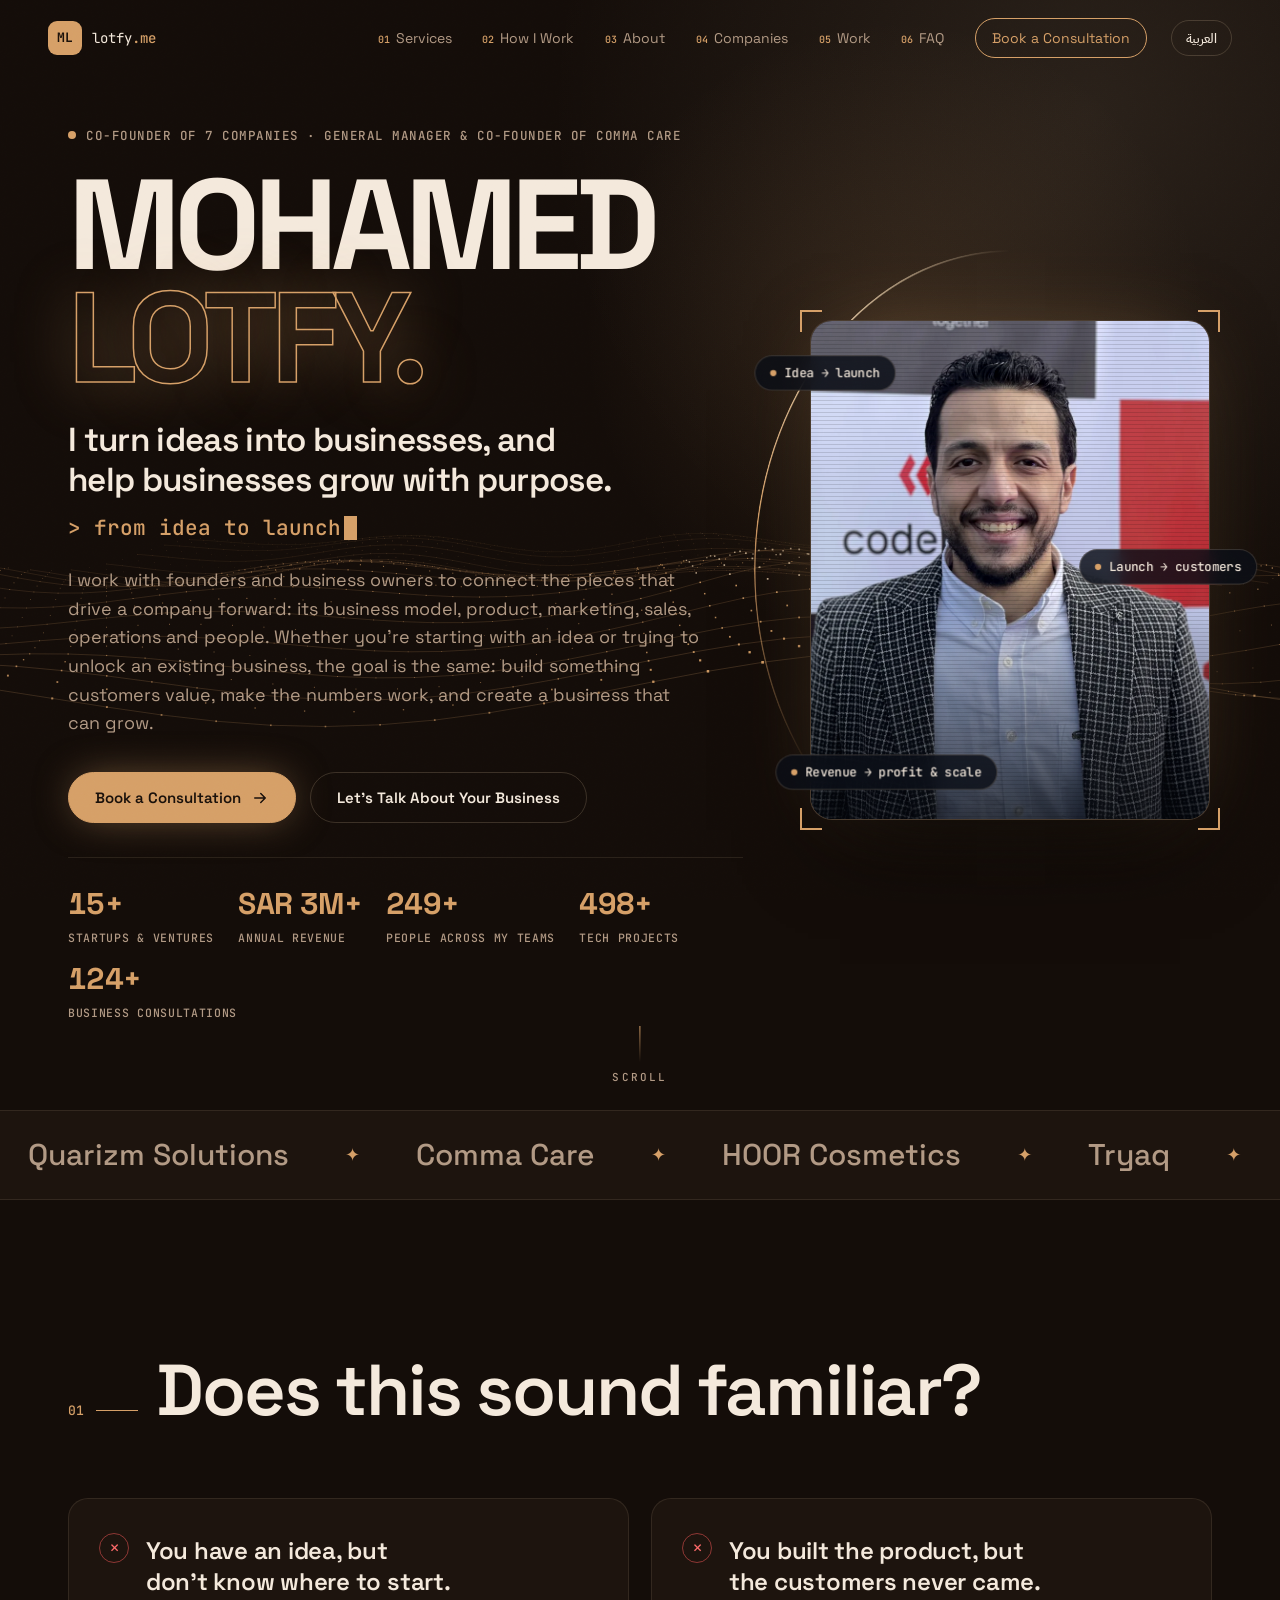
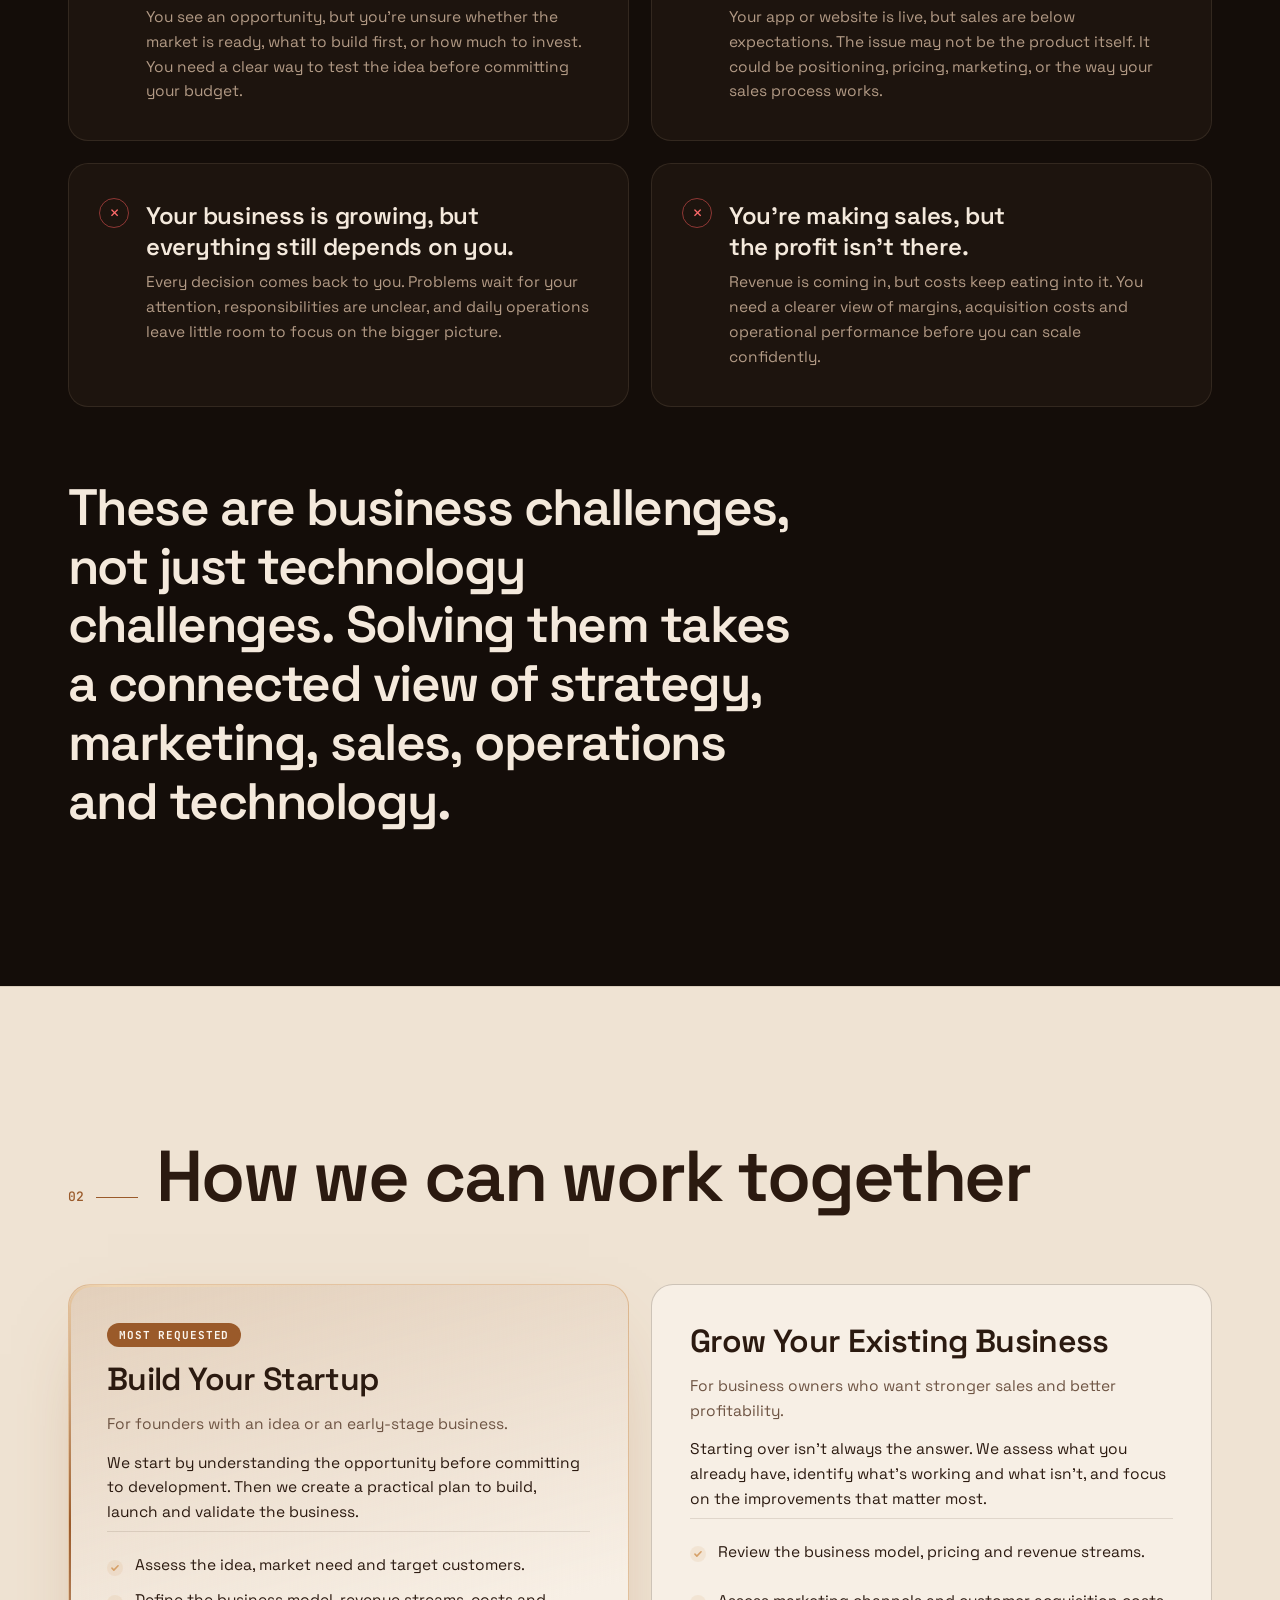
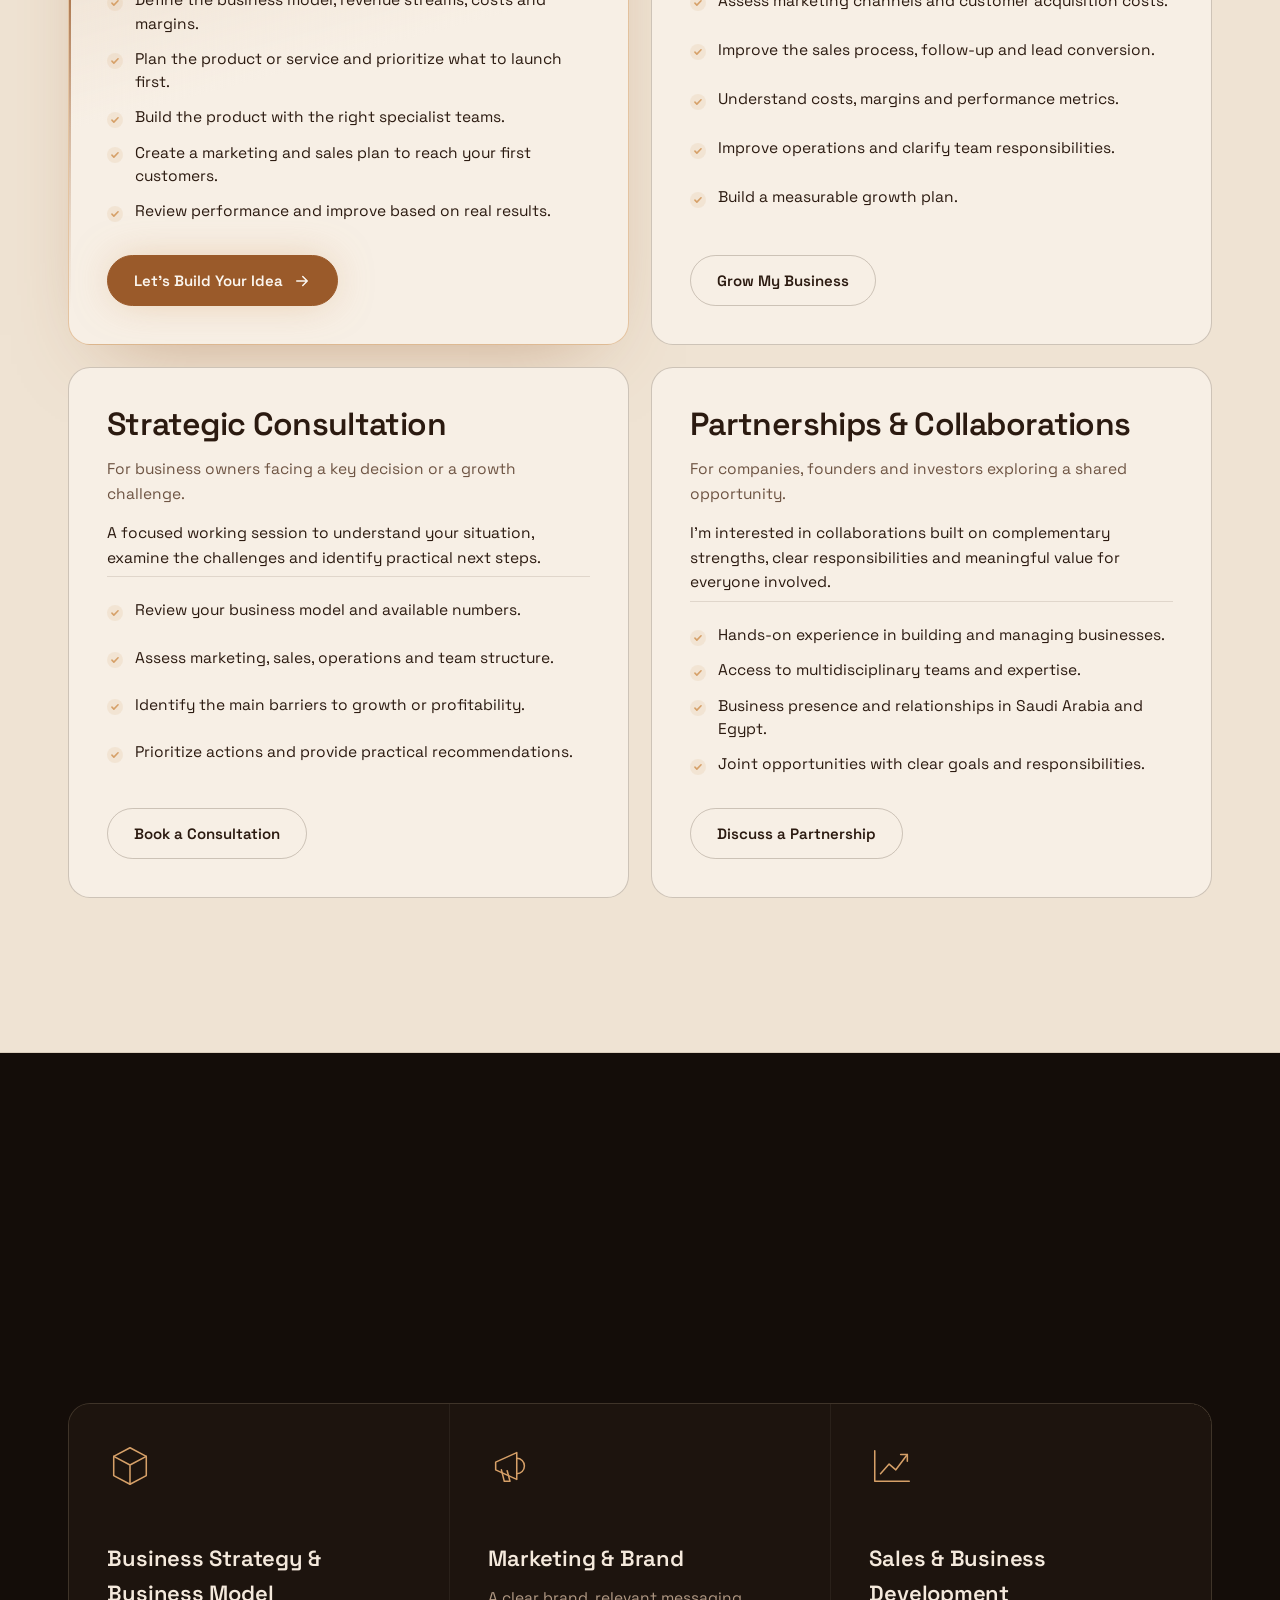
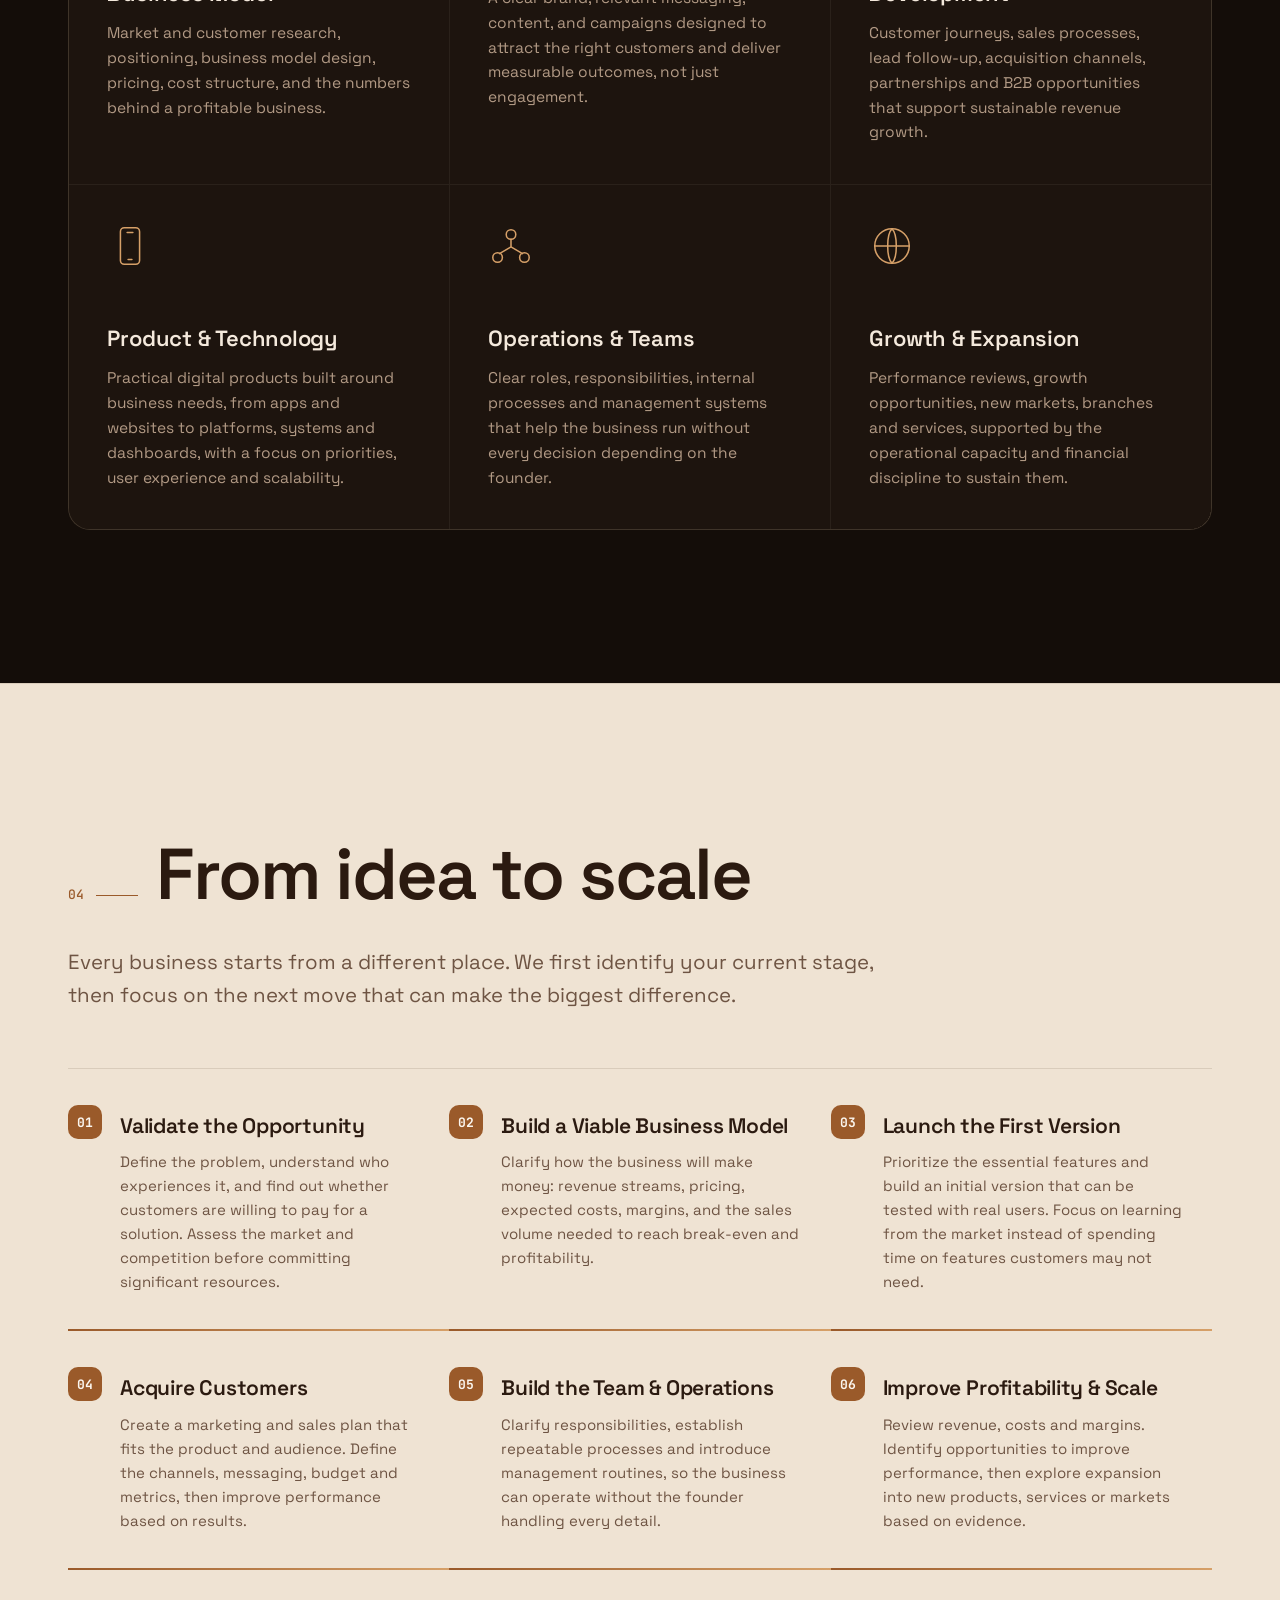
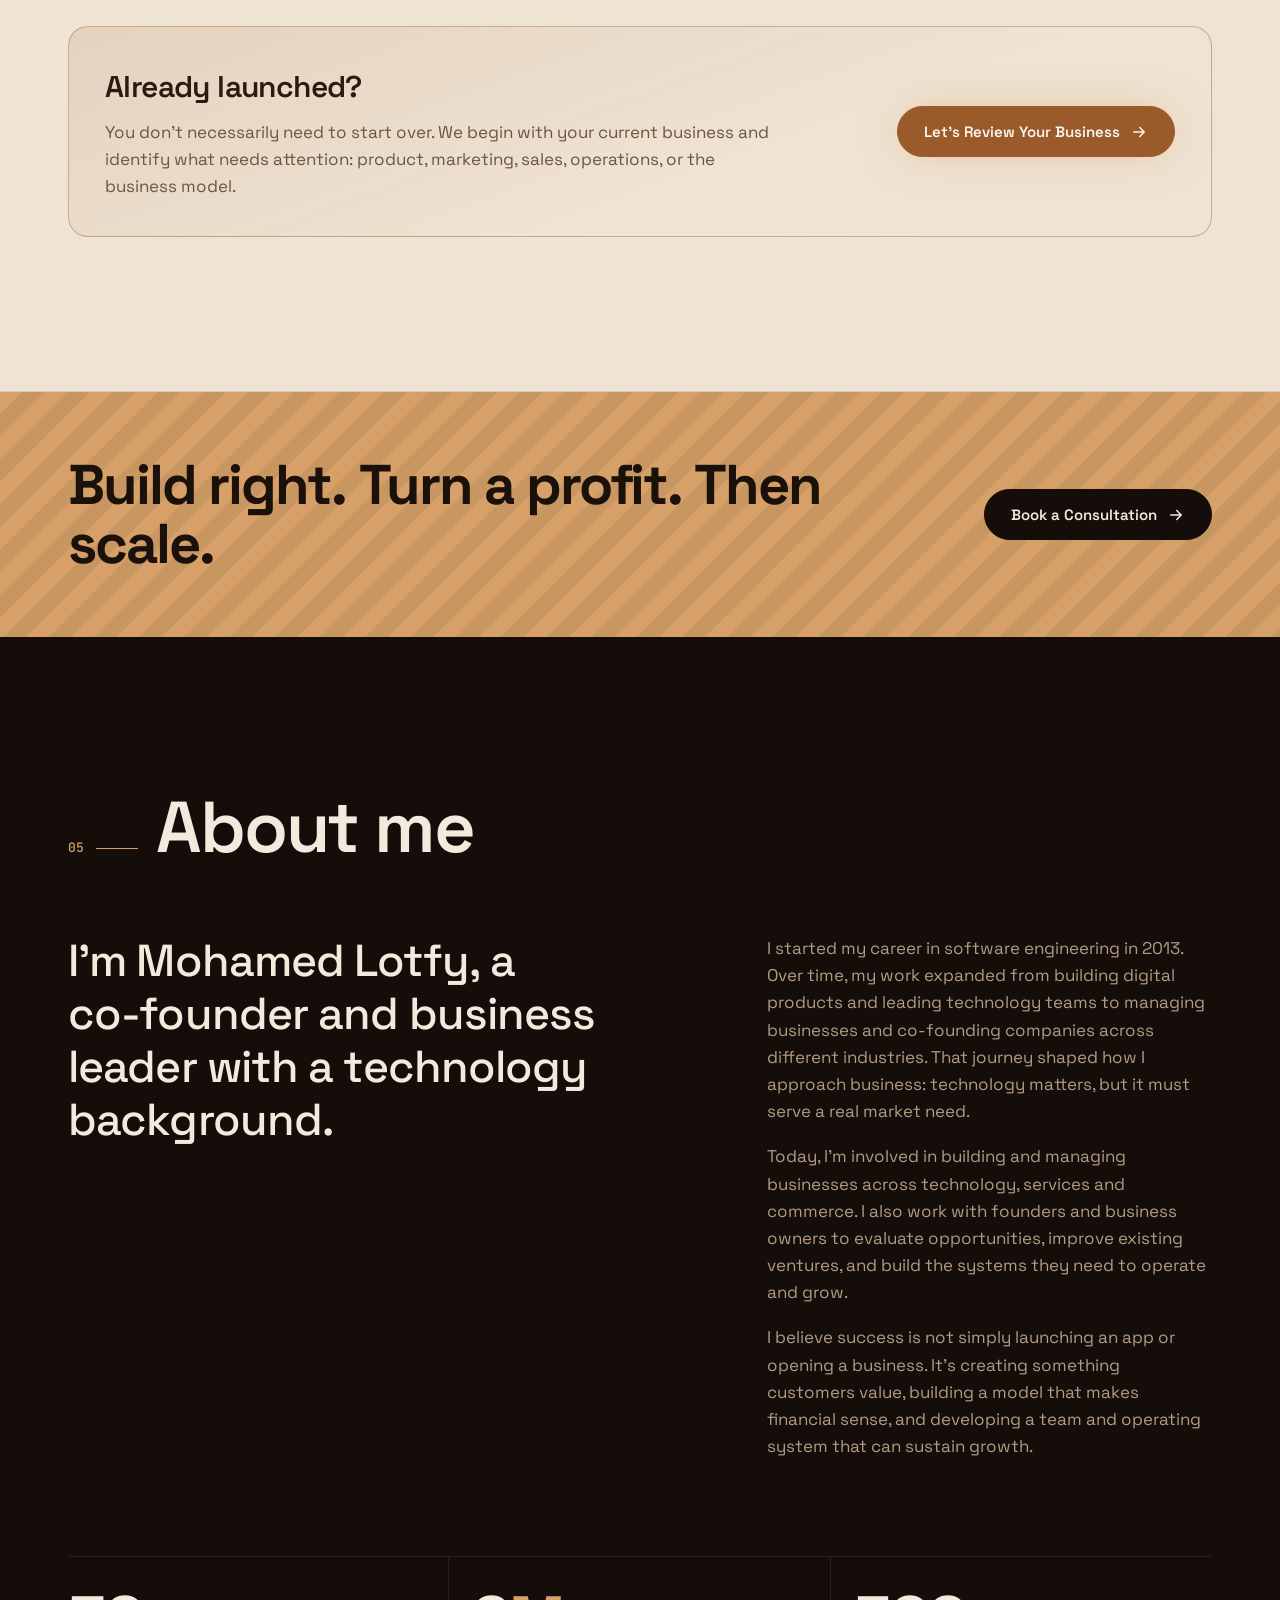
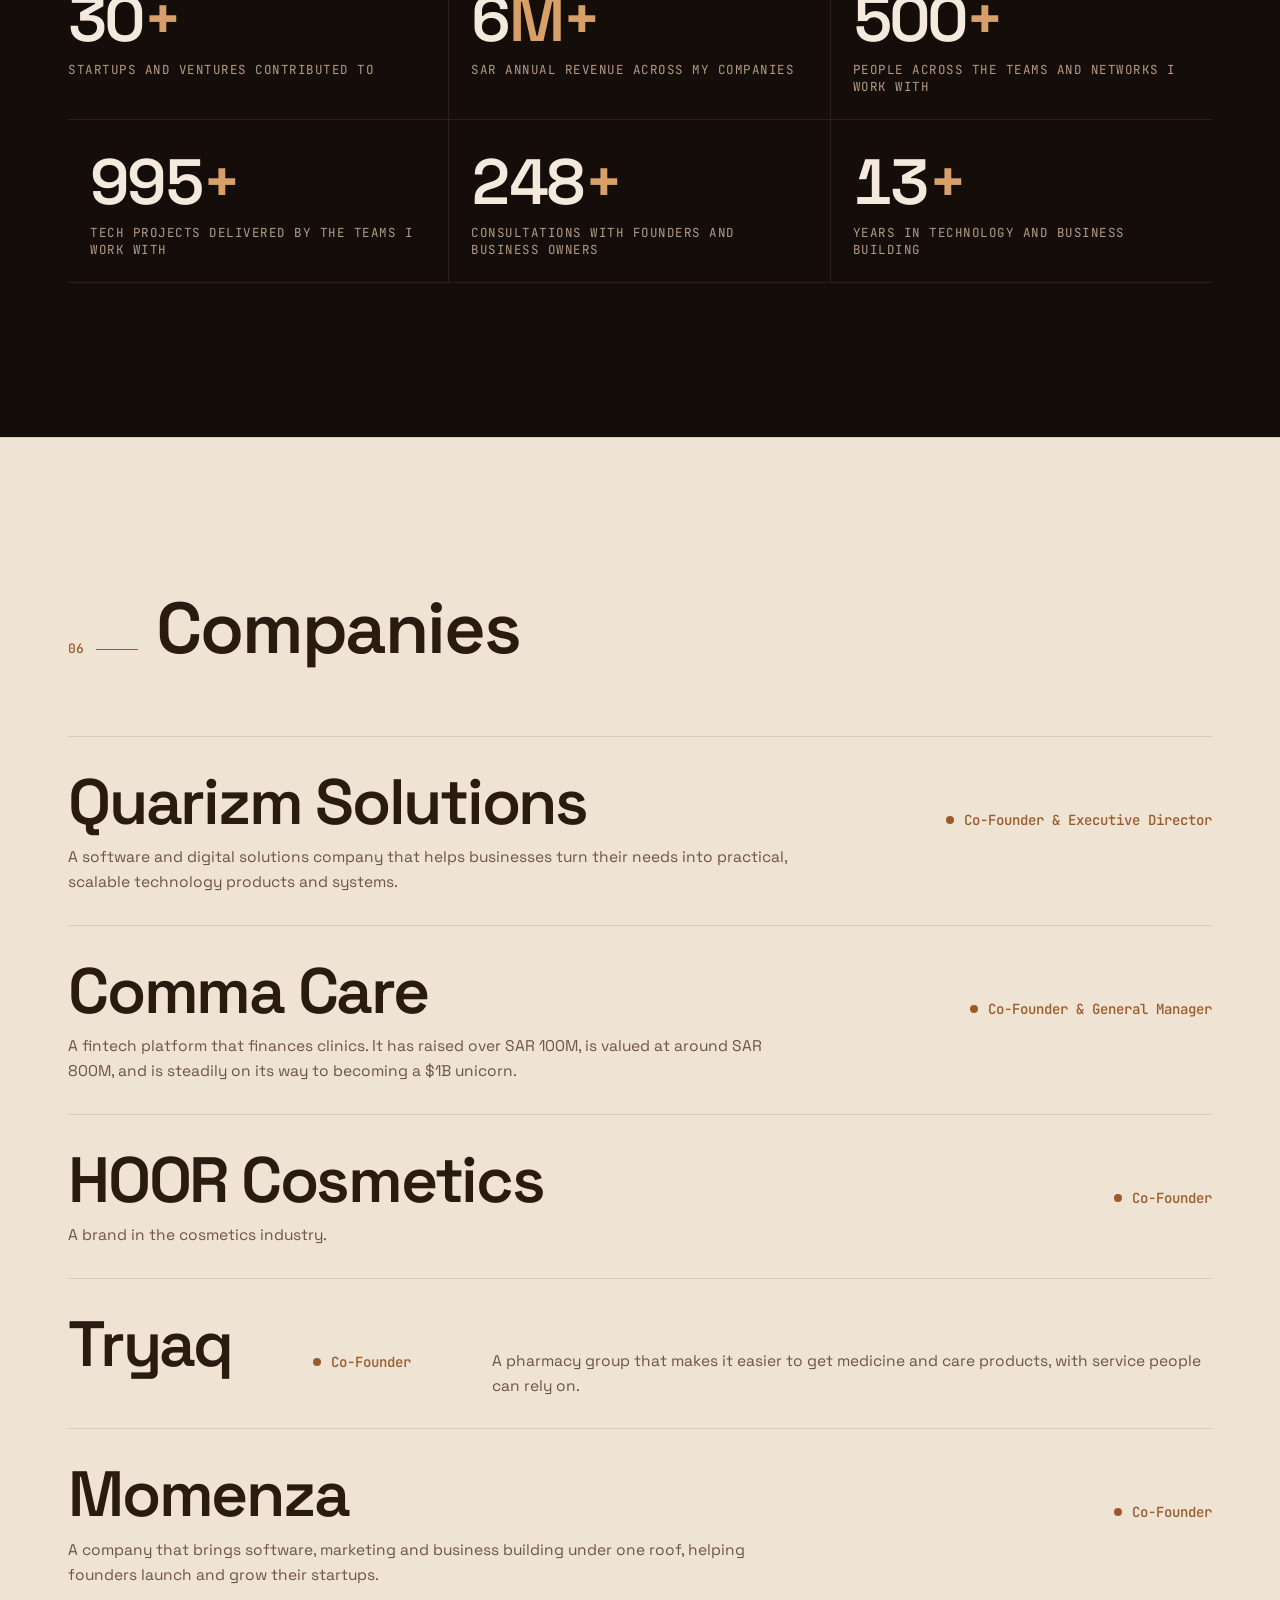
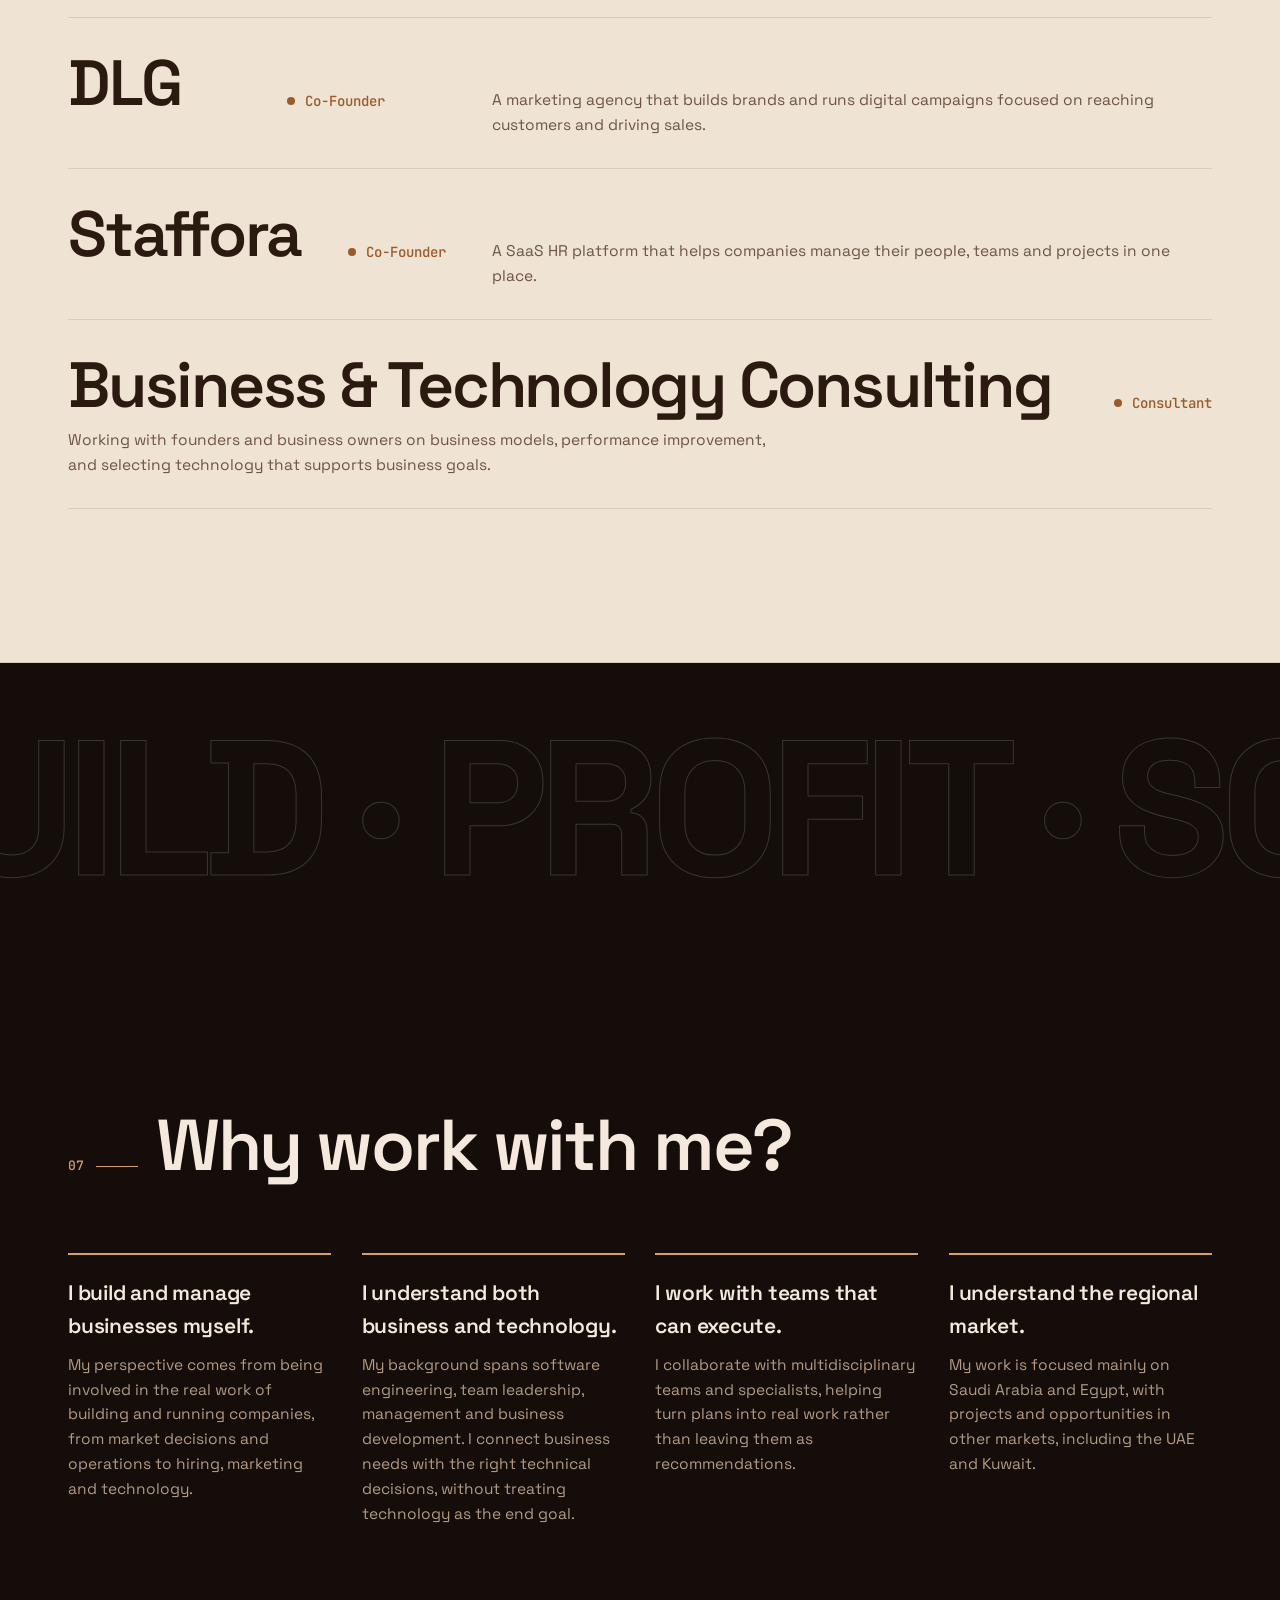
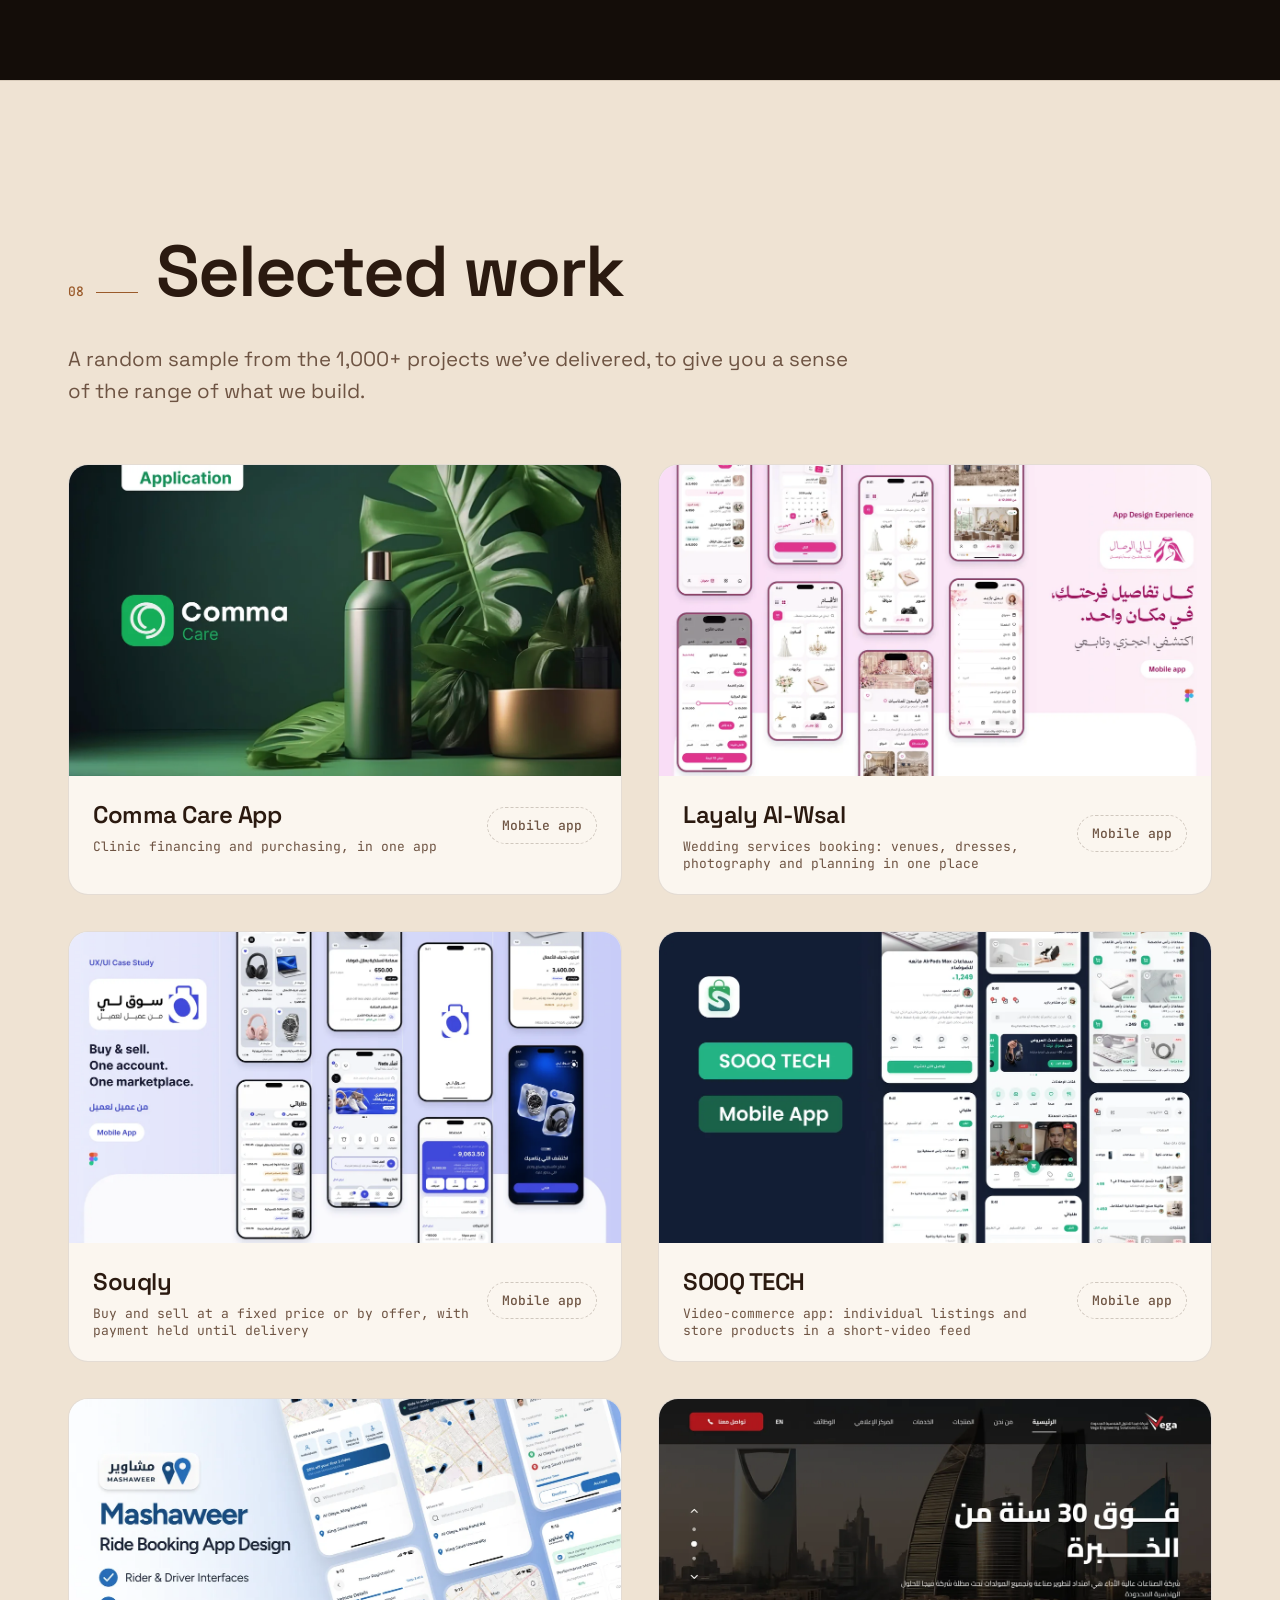
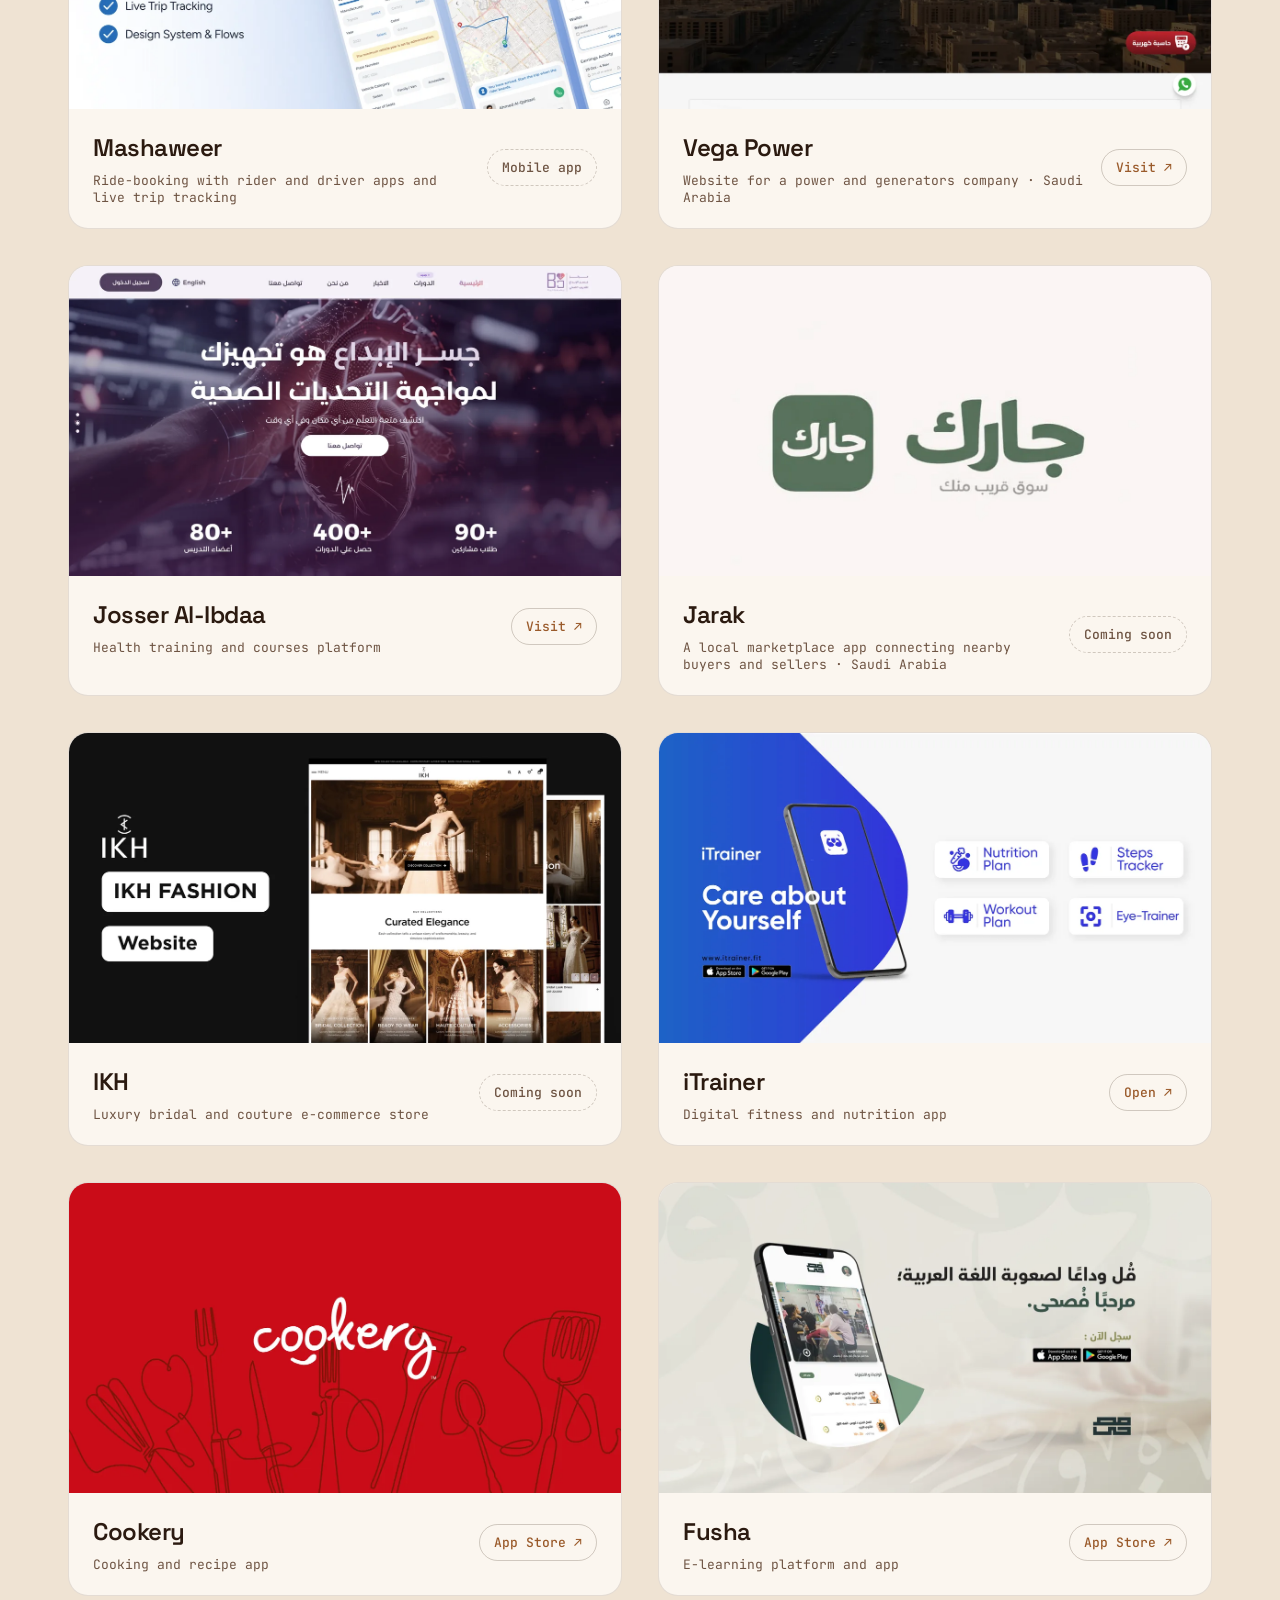
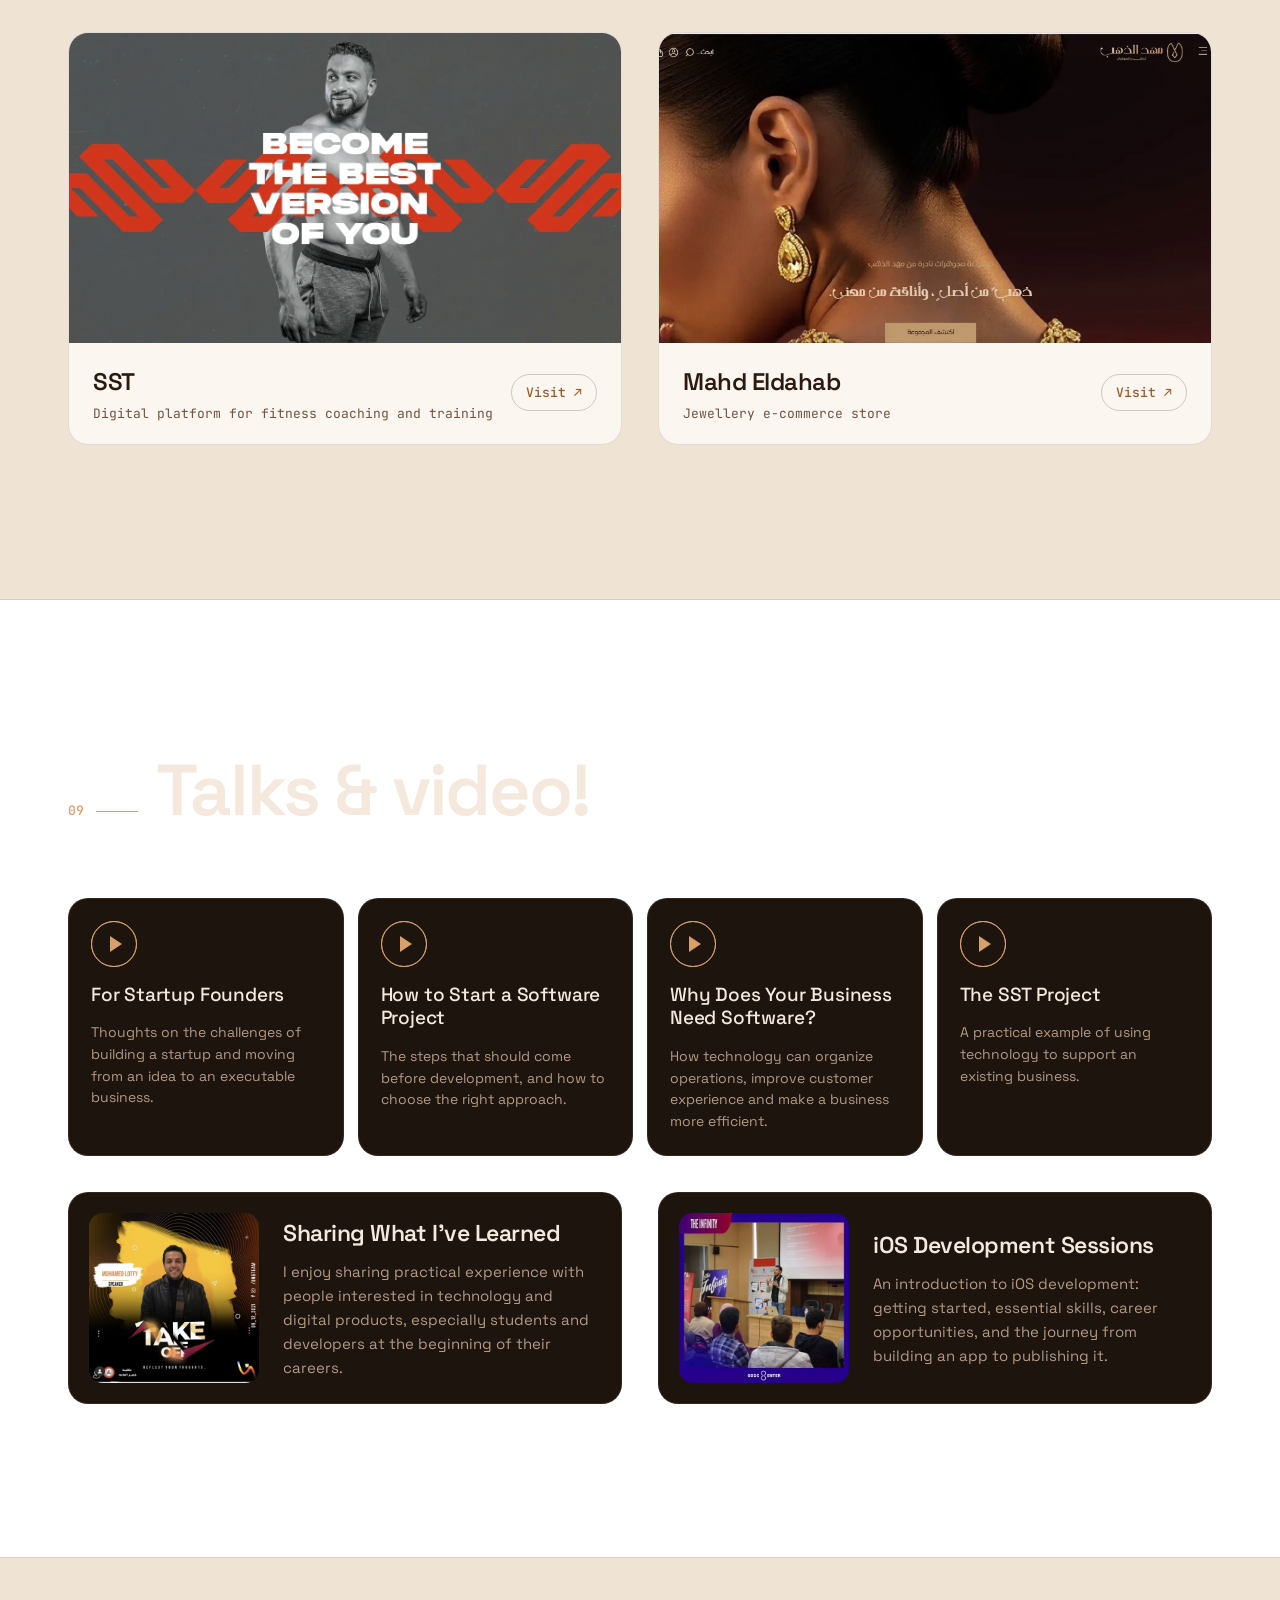
==== brown.html @ 0112ae5a "Add a brown edition of the site (brown.html) Same page and animations with an espresso, latte and ca" ====
<!DOCTYPE html>
<html lang="en">
<head>
<meta charset="UTF-8">
<meta name="viewport" content="width=device-width, initial-scale=1">
<title>Mohamed Lotfy — Build. Profit. Scale.</title>
<meta name="description" content="Mohamed Lotfy turns ideas into businesses and helps businesses grow. Co-founder of 7 companies. Build your startup, grow your existing business, or book a strategic consultation.">
<meta name="theme-color" content="#140d09">
<meta property="og:title" content="Mohamed Lotfy — Build. Profit. Scale.">
<meta property="og:description" content="I turn ideas into businesses and help businesses grow with purpose. Book a consultation.">
<meta property="og:image" content="https://lotfy.me/assets/portrait.webp">
<meta property="og:url" content="https://lotfy.me/">
<meta property="og:type" content="website">
<meta name="twitter:card" content="summary_large_image">
<link rel="icon" href="assets/favicon-brown.svg" type="image/svg+xml">
<link rel="preconnect" href="https://fonts.googleapis.com">
<link rel="preconnect" href="https://fonts.gstatic.com" crossorigin>
<link href="https://fonts.googleapis.com/css2?family=IBM+Plex+Sans+Arabic:wght@400;500;600;700&family=JetBrains+Mono:wght@400;500;700&family=Space+Grotesk:wght@400;500;600;700&display=swap" rel="stylesheet">
<link rel="stylesheet" href="css/brown.css">
</head>
<body class="is-booting">

<!-- Boot sequence -->
<div class="boot" id="boot" aria-hidden="true">
  <div class="boot__inner">
    <pre class="boot__log" id="bootLog"></pre>
    <div class="boot__bar"><i id="bootBar"></i></div>
    <div class="boot__pct"><span id="bootPct">0</span>%</div>
  </div>
</div>

<div class="cursor" id="cursor" aria-hidden="true"></div>
<div class="cursor-dot" id="cursorDot" aria-hidden="true"></div>
<div class="progress" aria-hidden="true"><i id="progress"></i></div>
<div class="noise" aria-hidden="true"></div>

<header class="nav" id="nav">
  <a class="nav__logo" href="#top" aria-label="Mohamed Lotfy — home">
    <span class="nav__mark">ML</span><span class="nav__name">lotfy<b>.me</b></span>
  </a>
  <nav class="nav__links" id="navLinks" aria-label="Primary">
    <a href="#offers" data-ar="<i>01</i>الخدمات"><i>01</i>Services</a>
    <a href="#process" data-ar="<i>02</i>طريقة العمل"><i>02</i>How I Work</a>
    <a href="#about" data-ar="<i>03</i>من أنا"><i>03</i>About</a>
    <a href="#companies" data-ar="<i>04</i>الشركات"><i>04</i>Companies</a>
    <a href="#work" data-ar="<i>05</i>نماذج من أعمالنا"><i>05</i>Work</a>
    <a href="#faq" data-ar="<i>06</i>الأسئلة الشائعة"><i>06</i>FAQ</a>
    <a class="nav__cta" href="#contact" data-topic="Consultation" data-ar="احجز استشارة">Book a Consultation</a>
  </nav>
  <button class="lang" id="langToggle" type="button" aria-label="Switch language">العربية</button>
  <button class="nav__toggle" id="navToggle" aria-label="Open menu" aria-expanded="false"><span></span><span></span></button>
</header>

<main id="top">

<!-- HERO -->
<section class="hero" id="hero">
  <canvas class="hero__canvas" id="field" aria-hidden="true"></canvas>
  <div class="hero__glow" aria-hidden="true"></div>

  <div class="wrap hero__grid">
    <div class="hero__copy">
      <p class="tag hero__tag" data-ar="<span class='pulse'></span>شريك في تأسيس 7 شركات · المدير العام والشريك المؤسس في Comma Care"><span class="pulse"></span>Co-founder of 7 companies · General Manager &amp; Co-founder of Comma Care</p>
      <h1 class="hero__title">
        <span class="line"><span class="scramble" data-text="MOHAMED" data-ar="محمد">MOHAMED</span></span>
        <span class="line line--accent"><span class="scramble" data-text="LOTFY." data-delay="250" data-ar="لطفي.">LOTFY.</span></span>
      </h1>
      <p class="hero__pitch" data-ar="أحوّل الأفكار إلى شركات، وأساعد الشركات على تحقيق نمو حقيقي.">I turn ideas into businesses, and help businesses grow with purpose.</p>
      <p class="hero__type"><span class="prompt">&gt;</span> <span id="typed"></span><span class="caret"></span></p>
      <p class="hero__lead" data-ar="سواء كنت تبدأ بفكرة، أو لديك مشروع قائم لا يحقق النتائج التي تطمح إليها، أساعدك على رؤية الصورة كاملة: نموذج العمل، والأرقام، والتسويق، والمبيعات، والتكنولوجيا، وفريق التنفيذ. الهدف ليس إطلاق مشروع جديد فقط، بل بناء شركة تعرف كيف تعمل وتنمو وتحقق أرباحًا.">I work with founders and business owners to connect the pieces that drive a company forward: its business model, product, marketing, sales, operations and people. Whether you’re starting with an idea or trying to unlock an existing business, the goal is the same: build something customers value, make the numbers work, and create a business that can grow.</p>
      <div class="hero__actions">
        <a class="btn btn--solid magnetic" href="#contact" data-topic="Consultation"><span data-ar="احجز استشارة">Book a Consultation</span><svg viewBox="0 0 24 24" aria-hidden="true"><path d="M5 12h14M13 6l6 6-6 6"/></svg></a>
        <a class="btn btn--ghost magnetic" href="#contact" data-topic="Existing business"><span data-ar="ناقش معي مشروعك">Let’s Talk About Your Business</span></a>
      </div>
      <ul class="trust">
        <li><b><span class="count" data-to="30">30</span>+</b><span data-ar="شركة ومشروع ساهمت في بنائها">startups &amp; ventures</span></li>
        <li><b data-ar="+<span class='count' data-to='6'>6</span> مليون">SAR <span class="count" data-to="6">6</span>M+</b><span data-ar="ريال إيرادات سنوية">annual revenue</span></li>
        <li><b><span class="count" data-to="500">500</span>+</b><span data-ar="شخص ضمن فرق العمل">people across my teams</span></li>
        <li><b><span class="count" data-to="1000" data-sep="1">1,000</span>+</b><span data-ar="مشروع تقني">tech projects</span></li>
        <li><b><span class="count" data-to="250">250</span>+</b><span data-ar="استشارة لأصحاب الأعمال">business consultations</span></li>
      </ul>
    </div>

    <div class="hero__visual">
      <div class="portrait tilt" id="portrait">
        <div class="portrait__ring" aria-hidden="true"></div>
        <div class="portrait__frame">
          <img src="assets/portrait.webp" alt="Portrait of Mohamed Lotfy" width="1000" height="1044">
          <div class="portrait__scan" aria-hidden="true"></div>
        </div>
        <span class="hud hud--tl" aria-hidden="true"></span><span class="hud hud--tr" aria-hidden="true"></span>
        <span class="hud hud--bl" aria-hidden="true"></span><span class="hud hud--br" aria-hidden="true"></span>
        <div class="chip chip--a" data-ar="من الفكرة إلى الإطلاق">Idea → launch</div>
        <div class="chip chip--b" data-ar="من الإطلاق إلى العملاء">Launch → customers</div>
        <div class="chip chip--c" data-ar="من الإيرادات إلى الربحية والتوسع">Revenue → profit &amp; scale</div>
      </div>
    </div>
  </div>

  <a class="hero__scroll" href="#problem" aria-label="Scroll down" data-ar="<span></span>اكتشف المزيد"><span></span>scroll</a>
</section>

<!-- VENTURES MARQUEE -->
<div class="marquee" aria-label="Companies I co-founded">
  <div class="marquee__track" aria-hidden="true">
    <span>Quarizm Solutions</span><span>Comma Care</span><span>HOOR Cosmetics</span><span>Tryaq</span><span>Momenza</span><span>DLG</span><span>Staffora</span>
    <span>Quarizm Solutions</span><span>Comma Care</span><span>HOOR Cosmetics</span><span>Tryaq</span><span>Momenza</span><span>DLG</span><span>Staffora</span>
  </div>
</div>

<!-- PROBLEM -->
<section class="section" id="problem">
  <div class="wrap">
    <header class="head reveal">
      <span class="head__no">01</span>
      <h2 class="head__title scramble-in" data-text="Does this sound familiar?" data-ar="هل تواجه أحد هذه التحديات؟">Does this sound familiar?</h2>
    </header>
    <div class="pains">
      <article class="pain reveal">
        <span class="pain__x" aria-hidden="true">×</span>
        <h3 data-ar="لديك فكرة، لكنك لا تعرف كيف تبدأ.">You have an idea, but don’t know where to start.</h3>
        <p data-ar="تبدو الفكرة واعدة، لكنك لا تعرف حجم الطلب الحقيقي عليها، أو من أين تبدأ، أو كيف تختار الأشخاص المناسبين لتنفيذها. والأهم أنك لا تريد أن تخاطر بميزانيتك قبل أن تتأكد أن هناك فرصة تستحق الاستثمار.">You see an opportunity, but you’re unsure whether the market is ready, what to build first, or how much to invest. You need a clear way to test the idea before committing your budget.</p>
      </article>
      <article class="pain reveal">
        <span class="pain__x" aria-hidden="true">×</span>
        <h3 data-ar="أنفقت على تطوير مشروعك، لكن العملاء لم يأتوا.">You built the product, but the customers never came.</h3>
        <p data-ar="لديك تطبيق أو موقع جاهز، وربما أنفقت وقتًا ومالًا كبيرين على تنفيذه، لكن المبيعات أقل من المتوقع. المشكلة قد لا تكون في المنتج نفسه، بل في طريقة تقديمه للسوق، أو التسعير، أو التسويق، أو منظومة المبيعات.">Your app or website is live, but sales are below expectations. The issue may not be the product itself. It could be positioning, pricing, marketing, or the way your sales process works.</p>
      </article>
      <article class="pain reveal">
        <span class="pain__x" aria-hidden="true">×</span>
        <h3 data-ar="مشروعك يكبر، لكن كل شيء يعتمد عليك.">Your business is growing, but everything still depends on you.</h3>
        <p data-ar="كل قرار يحتاج إلى موافقتك، وكل مشكلة تنتظر تدخلك، ولا توجد أدوار واضحة أو إجراءات ثابتة. بدلًا من التركيز على تطوير الشركة، تجد نفسك منشغلًا بتفاصيل التشغيل اليومية.">Every decision comes back to you. Problems wait for your attention, responsibilities are unclear, and daily operations leave little room to focus on the bigger picture.</p>
      </article>
      <article class="pain reveal">
        <span class="pain__x" aria-hidden="true">×</span>
        <h3 data-ar="تحقق مبيعات، لكن الأرباح لا تعكس حجم المجهود.">You’re making sales, but the profit isn’t there.</h3>
        <p data-ar="هناك دخل، لكن المصروفات تستهلكه، ولا تملك رؤية دقيقة لهوامش الربح أو تكلفة اكتساب العميل أو كفاءة التشغيل. تحتاج إلى فهم الأرقام قبل التفكير في التوسع.">Revenue is coming in, but costs keep eating into it. You need a clearer view of margins, acquisition costs and operational performance before you can scale confidently.</p>
      </article>
    </div>
    <p class="pains__answer split" data-ar="هذه التحديات لا تُحل بالتكنولوجيا وحدها. تحتاج إلى رؤية متكاملة تجمع بين نموذج العمل والتسويق والمبيعات والتشغيل والتكنولوجيا، وهذا هو نطاق العمل الذي أركز عليه.">These are business challenges, not just technology challenges. Solving them takes a connected view of strategy, marketing, sales, operations and technology.</p>
  </div>
</section>

<!-- OFFERS -->
<section class="section section--alt" id="offers">
  <div class="wrap">
    <header class="head reveal">
      <span class="head__no">02</span>
      <h2 class="head__title scramble-in" data-text="How we can work together" data-ar="كيف يمكننا العمل معًا؟">How we can work together</h2>
    </header>
    <div class="offers">
      <article class="offer offer--main spot reveal">
        <p class="offer__tag" data-ar="الأكثر طلبًا">Most requested</p>
        <h3 data-ar="تأسيس مشروعك من البداية">Build Your Startup</h3>
        <p class="offer__for" data-ar="لأصحاب الأفكار ورواد الأعمال في المراحل الأولى.">For founders with an idea or an early-stage business.</p>
        <p class="offer__intro" data-ar="نبدأ بفهم الفكرة والسوق قبل الدخول في تكاليف التنفيذ، ثم نضع خطة عملية لبناء المشروع واختبار فرصته.">We start by understanding the opportunity before committing to development. Then we create a practical plan to build, launch and validate the business.</p>
        <ul class="offer__list">
          <li data-ar="دراسة الفكرة واحتياج السوق والعملاء المستهدفين.">Assess the idea, market need and target customers.</li>
          <li data-ar="تحديد نموذج العمل ومصادر الإيرادات والتكاليف وهوامش الربح.">Define the business model, revenue streams, costs and margins.</li>
          <li data-ar="تخطيط المنتج أو الخدمة وتحديد ما يجب إطلاقه أولًا.">Plan the product or service and prioritize what to launch first.</li>
          <li data-ar="تنفيذ المنتج بالتعاون مع فرق متخصصة.">Build the product with the right specialist teams.</li>
          <li data-ar="وضع خطة التسويق والمبيعات للوصول إلى العملاء الأوائل.">Create a marketing and sales plan to reach your first customers.</li>
          <li data-ar="متابعة الأداء وتطوير المشروع بناءً على النتائج.">Review performance and improve based on real results.</li>
        </ul>
        <a class="btn btn--solid magnetic" href="#contact" data-topic="Idea"><span data-ar="ابدأ مناقشة فكرتك">Let’s Build Your Idea</span><svg viewBox="0 0 24 24" aria-hidden="true"><path d="M5 12h14M13 6l6 6-6 6"/></svg></a>
      </article>
      <article class="offer spot reveal">
        <h3 data-ar="تطوير مشروعك القائم">Grow Your Existing Business</h3>
        <p class="offer__for" data-ar="لأصحاب الشركات والمشروعات التي تحتاج إلى مبيعات أفضل وربحية أعلى.">For business owners who want stronger sales and better profitability.</p>
        <p class="offer__intro" data-ar="لا نفترض أن الحل هو البدء من جديد. نراجع ما لديك، ونحدد نقاط القوة والخلل، ثم نعمل على تحسين الأداء وفق أولويات واضحة.">Starting over isn’t always the answer. We assess what you already have, identify what’s working and what isn’t, and focus on the improvements that matter most.</p>
        <ul class="offer__list">
          <li data-ar="مراجعة نموذج العمل والتسعير ومصادر الإيرادات.">Review the business model, pricing and revenue streams.</li>
          <li data-ar="تقييم التسويق والقنوات المستخدمة وتكلفة اكتساب العملاء.">Assess marketing channels and customer acquisition costs.</li>
          <li data-ar="تطوير آلية المبيعات والمتابعة وتحويل العملاء المحتملين.">Improve the sales process, follow-up and lead conversion.</li>
          <li data-ar="تحليل التكاليف وهوامش الربح ومؤشرات الأداء.">Understand costs, margins and performance metrics.</li>
          <li data-ar="تحسين العمليات وتوزيع المسؤوليات داخل الفريق.">Improve operations and clarify team responsibilities.</li>
          <li data-ar="وضع خطة نمو قابلة للقياس والتنفيذ.">Build a measurable growth plan.</li>
        </ul>
        <a class="btn btn--ghost magnetic" href="#contact" data-topic="Existing business"><span data-ar="طوّر مشروعك">Grow My Business</span></a>
      </article>
      <article class="offer spot reveal">
        <h3 data-ar="استشارة استراتيجية">Strategic Consultation</h3>
        <p class="offer__for" data-ar="لأصحاب الأعمال الذين يحتاجون إلى قرار واضح أو رؤية مختلفة.">For business owners facing a key decision or a growth challenge.</p>
        <p class="offer__intro" data-ar="جلسة عمل نراجع خلالها وضع المشروع، ونناقش التحديات والفرص، ونخرج بخطوات عملية تساعدك على اتخاذ القرار.">A focused working session to understand your situation, examine the challenges and identify practical next steps.</p>
        <ul class="offer__list">
          <li data-ar="مراجعة سريعة لنموذج العمل والأرقام المتاحة.">Review your business model and available numbers.</li>
          <li data-ar="تقييم التسويق والمبيعات والعمليات والفريق.">Assess marketing, sales, operations and team structure.</li>
          <li data-ar="تحديد العوائق التي تؤثر في النمو أو الربحية.">Identify the main barriers to growth or profitability.</li>
          <li data-ar="ترتيب الأولويات وتقديم توصيات قابلة للتنفيذ.">Prioritize actions and provide practical recommendations.</li>
        </ul>
        <a class="btn btn--ghost magnetic" href="#contact" data-topic="Consultation"><span data-ar="احجز استشارتك">Book a Consultation</span></a>
      </article>
      <article class="offer spot reveal">
        <h3 data-ar="الشراكات وفرص التعاون">Partnerships &amp; Collaborations</h3>
        <p class="offer__for" data-ar="للشركات ورواد الأعمال والمستثمرين الباحثين عن شريك يشاركهم بناء فرصة جديدة.">For companies, founders and investors exploring a shared opportunity.</p>
        <p class="offer__intro" data-ar="أهتم بفرص التعاون التي تقوم على تكامل الخبرات ووضوح الأدوار ووجود قيمة حقيقية للطرفين.">I’m interested in collaborations built on complementary strengths, clear responsibilities and meaningful value for everyone involved.</p>
        <ul class="offer__list">
          <li data-ar="خبرة عملية في تأسيس وإدارة شركات ومشروعات متنوعة.">Hands-on experience in building and managing businesses.</li>
          <li data-ar="فرق تنفيذ وخبرات متعددة التخصصات.">Access to multidisciplinary teams and expertise.</li>
          <li data-ar="حضور وعلاقات عمل في السوقين السعودي والمصري.">Business presence and relationships in Saudi Arabia and Egypt.</li>
          <li data-ar="فرص تعاون ومشروعات مشتركة بأهداف ومسؤوليات واضحة.">Joint opportunities with clear goals and responsibilities.</li>
        </ul>
        <a class="btn btn--ghost magnetic" href="#contact" data-topic="Partnership"><span data-ar="ناقش فرصة شراكة">Discuss a Partnership</span></a>
      </article>
    </div>
  </div>
</section>

<!-- WHAT WE CAN BUILD -->
<section class="section" id="cover">
  <div class="wrap">
    <header class="head reveal">
      <span class="head__no">03</span>
      <h2 class="head__title scramble-in" data-text="What we can build together" data-ar="ما الذي يمكننا العمل عليه؟">What we can build together</h2>
    </header>
    <p class="lede reveal" data-ar="منظومة متكاملة لبناء الشركات وتطويرها.">A connected approach to building and growing businesses.</p>
    <div class="cards">
      <article class="card spot reveal">
        <svg class="card__icon" viewBox="0 0 48 48" aria-hidden="true"><path d="M24 5l17 9v20l-17 9-17-9V14z"/><path d="M7 14l17 9 17-9M24 23v20"/></svg>
        <h3 data-ar="استراتيجية الأعمال ونموذج الربح">Business Strategy &amp; Business Model</h3>
        <p data-ar="دراسة السوق والعملاء والمنافسين، وتحديد موقع الشركة، وبناء نموذج عمل واضح، وتسعير المنتجات والخدمات، وفهم التكاليف وهوامش الربح.">Market and customer research, positioning, business model design, pricing, cost structure, and the numbers behind a profitable business.</p>
      </article>
      <article class="card spot reveal">
        <svg class="card__icon" viewBox="0 0 48 48" aria-hidden="true"><path d="M8 20v8l22 10V10L8 20z"/><path d="M30 16a8 8 0 010 16M14 28l3 12h6l-3-11"/></svg>
        <h3 data-ar="التسويق وبناء العلامة التجارية">Marketing &amp; Brand</h3>
        <p data-ar="تحديد الرسالة والجمهور المناسب، وبناء هوية واضحة، وتطوير المحتوى والحملات التسويقية التي تستهدف الوصول إلى العملاء وتحقيق نتائج قابلة للقياس، لا مجرد زيادة التفاعل.">A clear brand, relevant messaging, content, and campaigns designed to attract the right customers and deliver measurable outcomes, not just engagement.</p>
      </article>
      <article class="card spot reveal">
        <svg class="card__icon" viewBox="0 0 48 48" aria-hidden="true"><path d="M6 40V8M6 40h36M12 32l9-10 7 6 12-16"/><path d="M33 12h7v7"/></svg>
        <h3 data-ar="المبيعات وتطوير الأعمال">Sales &amp; Business Development</h3>
        <p data-ar="تصميم رحلة العميل، وتنظيم مراحل البيع والمتابعة، وتطوير قنوات اكتساب العملاء، وبناء الشراكات وفرص التوسع في قطاع الأعمال B2B.">Customer journeys, sales processes, lead follow-up, acquisition channels, partnerships and B2B opportunities that support sustainable revenue growth.</p>
      </article>
      <article class="card spot reveal">
        <svg class="card__icon" viewBox="0 0 48 48" aria-hidden="true"><rect x="14" y="5" width="20" height="38" rx="4"/><path d="M21 10h6M22 38h4"/></svg>
        <h3 data-ar="المنتج والتكنولوجيا">Product &amp; Technology</h3>
        <p data-ar="تحويل احتياجات العمل إلى منتجات رقمية عملية، من التطبيقات والمواقع إلى المنصات والأنظمة ولوحات التحكم، مع التركيز على الأولويات وتجربة المستخدم وقابلية التطوير.">Practical digital products built around business needs, from apps and websites to platforms, systems and dashboards, with a focus on priorities, user experience and scalability.</p>
      </article>
      <article class="card spot reveal">
        <svg class="card__icon" viewBox="0 0 48 48" aria-hidden="true"><circle cx="24" cy="12" r="5"/><circle cx="10" cy="36" r="5"/><circle cx="38" cy="36" r="5"/><path d="M24 17v8M24 25L12 32M24 25l12 7"/></svg>
        <h3 data-ar="التشغيل وبناء الفرق">Operations &amp; Teams</h3>
        <p data-ar="تحديد الهيكل التنظيمي والأدوار والمسؤوليات، وتحسين الإجراءات الداخلية، وتطوير أساليب المتابعة والإدارة، حتى لا يتوقف العمل على وجود شخص واحد في كل تفصيلة.">Clear roles, responsibilities, internal processes and management systems that help the business run without every decision depending on the founder.</p>
      </article>
      <article class="card spot reveal">
        <svg class="card__icon" viewBox="0 0 48 48" aria-hidden="true"><circle cx="24" cy="24" r="18"/><path d="M6 24h36M24 6c6 6 6 30 0 36M24 6c-6 6-6 30 0 36"/></svg>
        <h3 data-ar="النمو والتوسع">Growth &amp; Expansion</h3>
        <p data-ar="قراءة مؤشرات الأداء، وتحديد فرص النمو، والاستعداد لدخول أسواق جديدة أو إطلاق فروع وخدمات إضافية، مع الحفاظ على جودة التشغيل والربحية.">Performance reviews, growth opportunities, new markets, branches and services, supported by the operational capacity and financial discipline to sustain them.</p>
      </article>
    </div>
  </div>
</section>

<!-- PROCESS -->
<section class="section section--alt" id="process">
  <div class="wrap">
    <header class="head reveal">
      <span class="head__no">04</span>
      <h2 class="head__title scramble-in" data-text="From idea to scale" data-ar="من الفكرة إلى النمو">From idea to scale</h2>
    </header>
    <p class="lede reveal" data-ar="لكل مشروع نقطة بداية مختلفة. لذلك لا أتعامل مع كل الشركات بالطريقة نفسها؛ نحدد أولًا المرحلة التي وصل إليها مشروعك، ثم نختار الخطوة الأكثر تأثيرًا.">Every business starts from a different place. We first identify your current stage, then focus on the next move that can make the biggest difference.</p>
    <ol class="steps">
      <li class="step reveal"><span class="step__no">01</span><div><h3 data-ar="فهم الفكرة والتحقق من فرصتها">Validate the Opportunity</h3><p data-ar="نحدد المشكلة التي يعالجها المشروع، ومن يواجهها، وما إذا كان هناك استعداد حقيقي للدفع مقابل الحل. ندرس السوق والمنافسة ونختبر الافتراضات الأساسية قبل الالتزام بميزانية كبيرة.">Define the problem, understand who experiences it, and find out whether customers are willing to pay for a solution. Assess the market and competition before committing significant resources.</p></div></li>
      <li class="step reveal"><span class="step__no">02</span><div><h3 data-ar="بناء نموذج عمل قابل للاستمرار">Build a Viable Business Model</h3><p data-ar="نحدد كيف سيحقق المشروع إيراداته، وما مصادر الدخل، وكيفية التسعير، وما التكاليف المتوقعة، وما حجم المبيعات المطلوب للوصول إلى نقطة التعادل والربحية.">Clarify how the business will make money: revenue streams, pricing, expected costs, margins, and the sales volume needed to reach break-even and profitability.</p></div></li>
      <li class="step reveal"><span class="step__no">03</span><div><h3 data-ar="إطلاق النسخة الأولى">Launch the First Version</h3><p data-ar="نحدد الخصائص الضرورية للإطلاق، ونبني نسخة أولية تتيح اختبار الفكرة مع مستخدمين حقيقيين. الأولوية لإطلاق منتج مناسب للسوق والتعلم من النتائج، لا إضافة خصائص لا يحتاج إليها العميل بعد.">Prioritize the essential features and build an initial version that can be tested with real users. Focus on learning from the market instead of spending time on features customers may not need.</p></div></li>
      <li class="step reveal"><span class="step__no">04</span><div><h3 data-ar="الوصول إلى العملاء">Acquire Customers</h3><p data-ar="نضع خطة تسويق ومبيعات تناسب طبيعة الجمهور والمنتج، ونحدد القنوات والرسائل والميزانيات ومؤشرات القياس، ثم نتابع النتائج ونحسّن الأداء.">Create a marketing and sales plan that fits the product and audience. Define the channels, messaging, budget and metrics, then improve performance based on results.</p></div></li>
      <li class="step reveal"><span class="step__no">05</span><div><h3 data-ar="تنظيم التشغيل وبناء الفريق">Build the Team &amp; Operations</h3><p data-ar="نحدد الأدوار والمسؤوليات، ونبني إجراءات واضحة، ونطوّر آليات المتابعة والإدارة، بحيث يصبح العمل أكثر انتظامًا ولا يعتمد على تدخل المؤسس في كل قرار.">Clarify responsibilities, establish repeatable processes and introduce management routines, so the business can operate without the founder handling every detail.</p></div></li>
      <li class="step reveal"><span class="step__no">06</span><div><h3 data-ar="تحسين الربحية والتوسع">Improve Profitability &amp; Scale</h3><p data-ar="نراجع الإيرادات والتكاليف وهوامش الربح، ونحدد فرص التحسين، ثم ندرس التوسع في المنتجات أو الخدمات أو الأسواق بناءً على أرقام ونتائج فعلية.">Review revenue, costs and margins. Identify opportunities to improve performance, then explore expansion into new products, services or markets based on evidence.</p></div></li>
    </ol>
    <div class="callout reveal">
      <div>
        <h3 data-ar="هل أطلقت مشروعك بالفعل؟">Already launched?</h3>
        <p data-ar="لا تحتاج بالضرورة إلى البدء من الصفر. نبدأ من وضعك الحالي، ونحدد ما الذي يحتاج إلى تطوير: المنتج، أو التسويق، أو المبيعات، أو التشغيل، أو نموذج الربح.">You don’t necessarily need to start over. We begin with your current business and identify what needs attention: product, marketing, sales, operations, or the business model.</p>
      </div>
      <a class="btn btn--solid magnetic" href="#contact" data-topic="Existing business"><span data-ar="احجز جلسة لمناقشة مشروعك">Let’s Review Your Business</span><svg viewBox="0 0 24 24" aria-hidden="true"><path d="M5 12h14M13 6l6 6-6 6"/></svg></a>
    </div>
  </div>
</section>

<!-- CTA BAND -->
<section class="band" aria-label="Book a consultation">
  <div class="wrap band__in reveal">
    <p class="band__title split" data-ar="ابنِ صح. حقّق الربحية. ثم توسّع.">Build right. Turn a profit. Then scale.</p>
    <a class="btn btn--solid magnetic" href="#contact" data-topic="Consultation"><span data-ar="احجز استشارة">Book a Consultation</span><svg viewBox="0 0 24 24" aria-hidden="true"><path d="M5 12h14M13 6l6 6-6 6"/></svg></a>
  </div>
</section>

<!-- ABOUT -->
<section class="section" id="about">
  <div class="wrap">
    <header class="head reveal">
      <span class="head__no">05</span>
      <h2 class="head__title scramble-in" data-text="About me" data-ar="من أنا؟">About me</h2>
    </header>
    <div class="about">
      <p class="about__big split" data-ar="أنا محمد لطفي، شريك مؤسس ومدير أعمال بخلفية تقنية.">I’m Mohamed Lotfy, a co-founder and business leader with a technology background.</p>
      <div class="about__side">
        <p class="reveal" data-ar="بدأت مسيرتي المهنية في هندسة البرمجيات عام 2013. ومع الوقت، انتقلت من تطوير المنتجات وقيادة الفرق التقنية إلى إدارة الأعمال والمشاركة في تأسيس الشركات. هذه الرحلة منحتني منظورًا يجمع بين فهم التكنولوجيا واحتياجات السوق والأرقام التي تحكم نجاح أي مشروع.">I started my career in software engineering in 2013. Over time, my work expanded from building digital products and leading technology teams to managing businesses and co-founding companies across different industries. That journey shaped how I approach business: technology matters, but it must serve a real market need.</p>
        <p class="reveal" data-ar="اليوم أشارك في تأسيس وإدارة شركات تعمل في مجالات مختلفة، من بينها التكنولوجيا والخدمات والتجارة. كما أعمل مع أصحاب الأعمال ورواد الأعمال لمساعدتهم على تقييم أفكارهم، وتطوير مشروعاتهم، وبناء أنظمة تساعد شركاتهم على العمل والنمو بصورة أكثر استدامة.">Today, I’m involved in building and managing businesses across technology, services and commerce. I also work with founders and business owners to evaluate opportunities, improve existing ventures, and build the systems they need to operate and grow.</p>
        <p class="reveal" data-ar="أؤمن أن نجاح المشروع لا يبدأ بالتطبيق أو الموقع، ولا ينتهي بمجرد إطلاقه. النجاح الحقيقي أن يكون هناك عميل يحتاج ما تقدمه، ونموذج عمل يحقق عائدًا، وفريق يعرف دوره، ونظام يسمح للشركة بالتطور دون أن تظل كل التفاصيل مرتبطة بالمؤسس.">I believe success is not simply launching an app or opening a business. It’s creating something customers value, building a model that makes financial sense, and developing a team and operating system that can sustain growth.</p>
      </div>
    </div>

    <div class="stats">
      <div class="stat reveal"><b><span class="count" data-to="30">30</span><em>+</em></b><span data-ar="شركة ناشئة ومشروعًا ساهمت في بنائها">startups and ventures contributed to</span></div>
      <div class="stat reveal"><b><span class="count" data-to="6">6</span><em data-ar="مليون+">M+</em></b><span data-ar="ريال سعودي إيرادات سنوية عبر الشركات">SAR annual revenue across my companies</span></div>
      <div class="stat reveal"><b><span class="count" data-to="500">500</span><em>+</em></b><span data-ar="شخص ضمن فرق وشبكات العمل">people across the teams and networks I work with</span></div>
      <div class="stat reveal"><b><span class="count" data-to="1000" data-sep="1">1,000</span><em>+</em></b><span data-ar="مشروع تقني نفّذته الفرق التي أعمل معها">tech projects delivered by the teams I work with</span></div>
      <div class="stat reveal"><b><span class="count" data-to="250">250</span><em>+</em></b><span data-ar="استشارة قدّمتها لأصحاب الأعمال ورواد الأعمال">consultations with founders and business owners</span></div>
      <div class="stat reveal"><b><span class="count" data-since="2013">13</span><em>+</em></b><span data-ar="عامًا من الخبرة في التكنولوجيا وبناء المشروعات">years in technology and business building</span></div>
    </div>
  </div>
</section>

<!-- COMPANIES -->
<section class="section section--alt" id="companies">
  <div class="wrap">
    <header class="head reveal">
      <span class="head__no">06</span>
      <h2 class="head__title scramble-in" data-text="Companies" data-ar="الشركات التي أشارك في بنائها">Companies</h2>
    </header>
    <ul class="positions">
      <li class="pos reveal"><h3>Quarizm Solutions</h3><span class="pos__role" data-ar="<i class='pulse'></i>شريك مؤسس ومدير تنفيذي"><i class="pulse"></i>Co-Founder &amp; Executive Director</span><p class="pos__desc" data-ar="شركة متخصصة في الحلول الرقمية وتطوير البرمجيات، وتعمل على تحويل احتياجات الشركات إلى منتجات وأنظمة تقنية قابلة للاستخدام والتوسع.">A software and digital solutions company that helps businesses turn their needs into practical, scalable technology products and systems.</p></li>
      <li class="pos reveal"><h3>Comma Care</h3><span class="pos__role" data-ar="<i class='pulse'></i>شريك مؤسس ومدير عام"><i class="pulse"></i>Co-Founder &amp; General Manager</span><p class="pos__desc" data-ar="منصة تقنية مالية (فينتك) متخصصة في تمويل العيادات. نجحت في جمع تمويل يتجاوز 100 مليون ريال، وتُقدَّر قيمتها السوقية بنحو 800 مليون ريال، وتسير بخطى ثابتة نحو أن تصبح شركة يونيكورن بقيمة مليار دولار.">A fintech platform that finances clinics. It has raised over SAR 100M, is valued at around SAR 800M, and is steadily on its way to becoming a $1B unicorn.</p></li>
      <li class="pos reveal"><h3 data-ar="حور كوزماتيكس">HOOR Cosmetics</h3><span class="pos__role" data-ar="<i class='pulse'></i>شريك مؤسس"><i class="pulse"></i>Co-Founder</span><p class="pos__desc" data-ar="علامة تجارية في مجال مستحضرات التجميل.">A brand in the cosmetics industry.</p></li>
      <li class="pos reveal"><h3>Tryaq</h3><span class="pos__role" data-ar="<i class='pulse'></i>شريك مؤسس"><i class="pulse"></i>Co-Founder</span><p class="pos__desc" data-ar="مجموعة صيدليات تجعل الحصول على الدواء ومنتجات العناية أسهل، بخدمة يعتمد عليها عملاؤها.">A pharmacy group that makes it easier to get medicine and care products, with service people can rely on.</p></li>
      <li class="pos reveal"><h3>Momenza</h3><span class="pos__role" data-ar="<i class='pulse'></i>شريك مؤسس"><i class="pulse"></i>Co-Founder</span><p class="pos__desc" data-ar="شركة تجمع البرمجة والتسويق وبناء الأعمال تحت سقف واحد، لتساعد أصحاب الأفكار على إطلاق شركاتهم الناشئة وتنميتها.">A company that brings software, marketing and business building under one roof, helping founders launch and grow their startups.</p></li>
      <li class="pos reveal"><h3>DLG</h3><span class="pos__role" data-ar="<i class='pulse'></i>شريك مؤسس"><i class="pulse"></i>Co-Founder</span><p class="pos__desc" data-ar="وكالة تسويق تبني العلامات التجارية وتدير حملاتها الرقمية، بتركيز على الوصول إلى العملاء وتحقيق المبيعات.">A marketing agency that builds brands and runs digital campaigns focused on reaching customers and driving sales.</p></li>
      <li class="pos reveal"><h3>Staffora</h3><span class="pos__role" data-ar="<i class='pulse'></i>شريك مؤسس"><i class="pulse"></i>Co-Founder</span><p class="pos__desc" data-ar="منصة SaaS لإدارة الموارد البشرية، تساعد الشركات على تنظيم شؤون موظفيها وفرقها ومشاريعها في مكان واحد.">A SaaS HR platform that helps companies manage their people, teams and projects in one place.</p></li>
      <li class="pos reveal"><h3 data-ar="استشارات الأعمال والتكنولوجيا">Business &amp; Technology Consulting</h3><span class="pos__role" data-ar="<i class='pulse'></i>مستشار"><i class="pulse"></i>Consultant</span><p class="pos__desc" data-ar="أعمل مع أصحاب الشركات ورواد الأعمال على تطوير نماذج الأعمال، وتحسين الأداء، وربط القرارات التجارية بالحلول التقنية المناسبة.">Working with founders and business owners on business models, performance improvement, and selecting technology that supports business goals.</p></li>
    </ul>
  </div>
</section>

<!-- BIG TEXT -->
<div class="bigtext" aria-hidden="true"><div class="bigtext__row" id="bigtext">BUILD · PROFIT · SCALE · BUILD · PROFIT · SCALE · BUILD · PROFIT · SCALE ·</div></div>

<!-- WHY ME -->
<section class="section" id="why">
  <div class="wrap">
    <header class="head reveal">
      <span class="head__no">07</span>
      <h2 class="head__title scramble-in" data-text="Why work with me?" data-ar="لماذا العمل معي؟">Why work with me?</h2>
    </header>
    <div class="why">
      <article class="why__item reveal">
        <h3 data-ar="خبرة نابعة من التجربة الفعلية">I build and manage businesses myself.</h3>
        <p data-ar="لا أتعامل مع تأسيس الشركات وإدارتها باعتبارها موضوعات نظرية. أشارك بنفسي في بناء وإدارة شركات ومشروعات، وأتعامل يوميًا مع قرارات السوق والتشغيل والتوظيف والتسويق والتكنولوجيا.">My perspective comes from being involved in the real work of building and running companies, from market decisions and operations to hiring, marketing and technology.</p>
      </article>
      <article class="why__item reveal">
        <h3 data-ar="أفهم الأعمال والتكنولوجيا معًا">I understand both business and technology.</h3>
        <p data-ar="خلفيتي بدأت من هندسة البرمجيات، ثم امتدت إلى قيادة الفرق والإدارة وتطوير الأعمال. لذلك أستطيع ربط احتياج الشركة بالحل التقني المناسب، دون أن يتحول الحل التقني إلى هدف في حد ذاته.">My background spans software engineering, team leadership, management and business development. I connect business needs with the right technical decisions, without treating technology as the end goal.</p>
      </article>
      <article class="why__item reveal">
        <h3 data-ar="قدرات تنفيذ متعددة التخصصات">I work with teams that can execute.</h3>
        <p data-ar="أعمل مع فرق وخبرات في مجالات مختلفة، ما يتيح تحويل الخطط إلى مهام وتنفيذ فعلي بدلًا من الاكتفاء بالتوصيات.">I collaborate with multidisciplinary teams and specialists, helping turn plans into real work rather than leaving them as recommendations.</p>
      </article>
      <article class="why__item reveal">
        <h3 data-ar="خبرة في أسواق المنطقة">I understand the regional market.</h3>
        <p data-ar="أعمل بشكل أساسي في السوقين السعودي والمصري، مع مشروعات وفرص عمل في أسواق أخرى، من بينها الإمارات والكويت. وهذا يساعد على فهم اختلاف العملاء وطبيعة المنافسة واحتياجات كل سوق.">My work is focused mainly on Saudi Arabia and Egypt, with projects and opportunities in other markets, including the UAE and Kuwait.</p>
      </article>
    </div>
  </div>
</section>

<!-- WORK -->
<section class="section section--alt" id="work">
  <div class="wrap">
    <header class="head reveal">
      <span class="head__no">08</span>
      <h2 class="head__title scramble-in" data-text="Selected work" data-ar="نماذج من المشروعات">Selected work</h2>
    </header>
    <p class="lede reveal" data-ar="مختارات عشوائية من بين أكثر من 1,000 مشروع نفّذناها، تعطيك لمحة عن تنوّع ما نبنيه.">A random sample from the 1,000+ projects we’ve delivered, to give you a sense of the range of what we build.</p>
    <div class="work">
      <article class="project tilt reveal">
        <div class="project__img"><img src="assets/commacare.webp" alt="Comma Care App app design" loading="lazy" width="1200" height="675"></div>
        <div class="project__meta"><h3 data-ar="تطبيق Comma Care">Comma Care App</h3><p data-ar="تمويل مشتريات العيادات وإدارتها من تطبيق واحد">Clinic financing and purchasing, in one app</p><span class="project__go project__go--soon" data-ar="تطبيق جوال">Mobile app</span></div>
      </article>
      <article class="project tilt reveal">
        <div class="project__img"><img src="assets/layaly.webp" alt="Layaly Al-Wsal app design" loading="lazy" width="1200" height="675"></div>
        <div class="project__meta"><h3 data-ar="ليالي الوصال">Layaly Al-Wsal</h3><p data-ar="حجز خدمات الأفراح: القاعات والفساتين والتصوير والتنسيق في مكان واحد">Wedding services booking: venues, dresses, photography and planning in one place</p><span class="project__go project__go--soon" data-ar="تطبيق جوال">Mobile app</span></div>
      </article>
      <article class="project tilt reveal">
        <div class="project__img"><img src="assets/souqly.webp" alt="Souqly app design" loading="lazy" width="1200" height="675"></div>
        <div class="project__meta"><h3 data-ar="سوق لي">Souqly</h3><p data-ar="بيع وشراء بسعر ثابت أو بالعروض، مع دفع آمن يُحفظ حتى الاستلام">Buy and sell at a fixed price or by offer, with payment held until delivery</p><span class="project__go project__go--soon" data-ar="تطبيق جوال">Mobile app</span></div>
      </article>
      <article class="project tilt reveal">
        <div class="project__img"><img src="assets/sooqtech.webp" alt="SOOQ TECH app design" loading="lazy" width="1200" height="675"></div>
        <div class="project__meta"><h3 data-ar="سوق تيك">SOOQ TECH</h3><p data-ar="تطبيق تجارة بالفيديو يجمع إعلانات الأفراد ومنتجات المتاجر في مقاطع قصيرة">Video-commerce app: individual listings and store products in a short-video feed</p><span class="project__go project__go--soon" data-ar="تطبيق جوال">Mobile app</span></div>
      </article>
      <article class="project tilt reveal">
        <div class="project__img"><img src="assets/mashawer.webp" alt="Mashaweer app design" loading="lazy" width="1200" height="675"></div>
        <div class="project__meta"><h3 data-ar="مشاوير">Mashaweer</h3><p data-ar="حجز المشاوير بتطبيقين للراكب والسائق وتتبّع مباشر للرحلة">Ride-booking with rider and driver apps and live trip tracking</p><span class="project__go project__go--soon" data-ar="تطبيق جوال">Mobile app</span></div>
      </article>
      <a class="project tilt reveal" href="https://vegaesco.com/" target="_blank" rel="noopener">
        <div class="project__img"><img src="assets/vega.webp" alt="Vega Power website" loading="lazy" width="1200" height="675"></div>
        <div class="project__meta"><h3>Vega Power</h3><p data-ar="موقع إلكتروني لشركة متخصصة في الطاقة والمولدات · السعودية">Website for a power and generators company · Saudi Arabia</p><span class="project__go" data-ar="زيارة الموقع ↖">Visit ↗</span></div>
      </a>
      <a class="project tilt reveal" href="https://boc22.com/" target="_blank" rel="noopener">
        <div class="project__img"><img src="assets/josser.webp" alt="Josser Al-Ibdaa health training website" loading="lazy" width="1200" height="675"></div>
        <div class="project__meta"><h3>Josser Al-Ibdaa</h3><p data-ar="منصة للتدريب الصحي والدورات التعليمية">Health training and courses platform</p><span class="project__go" data-ar="زيارة الموقع ↖">Visit ↗</span></div>
      </a>
      <article class="project tilt reveal">
        <div class="project__img"><img src="assets/jarak.webp" alt="Jarak marketplace app" loading="lazy" width="1200" height="675"></div>
        <div class="project__meta"><h3>Jarak</h3><p data-ar="تطبيق سوق محلي يربط المستخدمين لعرض المنتجات والشراء والبيع بالقرب منهم · السعودية">A local marketplace app connecting nearby buyers and sellers · Saudi Arabia</p><span class="project__go project__go--soon" data-ar="قريبًا">Coming soon</span></div>
      </article>
      <article class="project tilt reveal">
        <div class="project__img"><img src="assets/ikh.webp" alt="IKH bridal and couture store" loading="lazy" width="1200" height="675"></div>
        <div class="project__meta"><h3>IKH</h3><p data-ar="متجر إلكتروني متخصص في أزياء الزفاف وتصميمات الهوت كوتور">Luxury bridal and couture e-commerce store</p><span class="project__go project__go--soon" data-ar="قريبًا">Coming soon</span></div>
      </article>
      <a class="project tilt reveal" href="http://onelink.to/htrdry" target="_blank" rel="noopener">
        <div class="project__img"><img src="assets/itrainer.webp" alt="iTrainer app" loading="lazy" width="1200" height="675"></div>
        <div class="project__meta"><h3>iTrainer</h3><p data-ar="تطبيق للياقة البدنية والتغذية، يقدم تجربة رقمية لمتابعة التمرين والتغذية">Digital fitness and nutrition app</p><span class="project__go" data-ar="حمّل التطبيق ↖">Open ↗</span></div>
      </a>
      <a class="project tilt reveal" href="https://apps.apple.com/us/app/cookery-%D9%83%D9%88%D9%83%D9%8A%D8%B1%D9%8A/id1612053430" target="_blank" rel="noopener">
        <div class="project__img"><img src="assets/cookery.webp" alt="Cookery app" loading="lazy" width="1200" height="675"></div>
        <div class="project__meta"><h3>Cookery</h3><p data-ar="تطبيق للوصفات وتجربة الطهي">Cooking and recipe app</p><span class="project__go">App Store ↗</span></div>
      </a>
      <a class="project tilt reveal" href="https://apple.co/3GYc3Kl" target="_blank" rel="noopener">
        <div class="project__img"><img src="assets/fusha.webp" alt="Fusha e-learning app" loading="lazy" width="1200" height="676"></div>
        <div class="project__meta"><h3>Fusha</h3><p data-ar="منصة وتطبيق للتعليم الإلكتروني">E-learning platform and app</p><span class="project__go">App Store ↗</span></div>
      </a>
      <a class="project tilt reveal" href="https://salahseleemteam.com/" target="_blank" rel="noopener">
        <div class="project__img"><img src="assets/sst.webp" alt="SST website" loading="lazy" width="1200" height="675"></div>
        <div class="project__meta"><h3>SST</h3><p data-ar="منصة رقمية لخدمات التدريب والإرشاد الرياضي">Digital platform for fitness coaching and training</p><span class="project__go" data-ar="زيارة الموقع ↖">Visit ↗</span></div>
      </a>
      <a class="project tilt reveal" href="https://mahd-eldahab.quarizm.online/" target="_blank" rel="noopener">
        <div class="project__img"><img src="assets/mahd.webp" alt="Mahd Eldahab jewellery store" loading="lazy" width="910" height="792"></div>
        <div class="project__meta"><h3>Mahd Eldahab</h3><p data-ar="متجر إلكتروني للمجوهرات">Jewellery e-commerce store</p><span class="project__go" data-ar="زيارة الموقع ↖">Visit ↗</span></div>
      </a>
    </div>
  </div>
</section>

<!-- TALKS + VIDEOS -->
<section class="section" id="talks">
  <div class="wrap">
    <header class="head reveal">
      <span class="head__no">09</span>
      <h2 class="head__title scramble-in" data-text="Talks & videos" data-ar="لقاءات ومحتوى">Talks &amp; videos</h2>
    </header>

    <div class="videos">
      <a class="video spot reveal" target="_blank" rel="noopener" href="https://player.vimeo.com/progressive_redirect/playback/1143299835/rendition/720p/file.mp4?loc=external&amp;oauth2_token_id=1516343399&amp;signature=a3e2d1d2ed8b5ec77f5d204bec4687146ef5e962258a26bf5abc566567f05763"><span class="video__play" aria-hidden="true"></span><span class="video__t" data-ar="لأصحاب الشركات الناشئة">For Startup Founders</span><span class="video__d" data-ar="محتوى يناقش تحديات تأسيس الشركات الناشئة، وما يحتاج إليه صاحب الفكرة للانتقال من التصور إلى مشروع قابل للتنفيذ.">Thoughts on the challenges of building a startup and moving from an idea to an executable business.</span></a>
      <a class="video spot reveal" target="_blank" rel="noopener" href="https://player.vimeo.com/progressive_redirect/playback/781988611/rendition/720p/file.mp4?loc=external&amp;oauth2_token_id=1516343399&amp;signature=5da8e1129d4330a2afd894604d362c6956f55a4fd3b5a5e48cd0c25e79d33ebf"><span class="video__play" aria-hidden="true"></span><span class="video__t" data-ar="كيف تبدأ مشروعًا برمجيًا؟">How to Start a Software Project</span><span class="video__d" data-ar="نقاش حول الخطوات التي تسبق تطوير أي برنامج أو تطبيق، وكيف تحدد احتياجك وتختار طريقة التنفيذ المناسبة.">The steps that should come before development, and how to choose the right approach.</span></a>
      <a class="video spot reveal" target="_blank" rel="noopener" href="https://player.vimeo.com/progressive_redirect/playback/781984335/rendition/720p/file.mp4?loc=external&amp;oauth2_token_id=1516343399&amp;signature=b3be9de75269032af6f9ce5233c878b647df8fe1a9393cbf53c6aa172b20e2c7"><span class="video__play" aria-hidden="true"></span><span class="video__t" data-ar="لماذا تحتاج شركتك إلى برنامج؟">Why Does Your Business Need Software?</span><span class="video__d" data-ar="محتوى يوضح دور الحلول التقنية في تنظيم العمل وتحسين تجربة العملاء ورفع كفاءة التشغيل.">How technology can organize operations, improve customer experience and make a business more efficient.</span></a>
      <a class="video spot reveal" target="_blank" rel="noopener" href="https://player.vimeo.com/progressive_redirect/playback/781986441/rendition/720p/file.mp4?loc=external&amp;oauth2_token_id=1516343399&amp;signature=520b8c2b8d5bafe6a80a66cfd2a88bb6d0e6634e5b5fe254a8feab3044647fd9"><span class="video__play" aria-hidden="true"></span><span class="video__t" data-ar="تجربة SST">The SST Project</span><span class="video__d" data-ar="مثال عملي على مشروع وكيف يمكن توظيف التكنولوجيا لخدمة نشاط قائم.">A practical example of using technology to support an existing business.</span></a>
    </div>

    <div class="talks">
      <article class="talk reveal">
        <div class="talk__img"><img src="assets/talk-takeoff.webp" alt="Mohamed Lotfy speaking at Take Off" loading="lazy" width="900" height="903"></div>
        <div><h3 data-ar="لقاءات ومشاركات">Sharing What I’ve Learned</h3><p data-ar="أهتم بمشاركة الخبرات العملية مع المهتمين بالتكنولوجيا وبناء المنتجات الرقمية، خصوصًا الطلاب والمطورين في بداية مسيرتهم.">I enjoy sharing practical experience with people interested in technology and digital products, especially students and developers at the beginning of their careers.</p></div>
      </article>
      <article class="talk reveal">
        <div class="talk__img"><img src="assets/talk-gdsc.webp" alt="Mohamed Lotfy giving an iOS development session" loading="lazy" width="900" height="900"></div>
        <div><h3 data-ar="جلسات عن تطوير تطبيقات iOS">iOS Development Sessions</h3><p data-ar="مقدمة عن مجال تطوير تطبيقات iOS، وكيفية بدء التعلم، والمهارات المطلوبة، وفرص العمل، ومراحل انتقال التطبيق من الفكرة إلى النشر.">An introduction to iOS development: getting started, essential skills, career opportunities, and the journey from building an app to publishing it.</p></div>
      </article>
    </div>
  </div>
</section>

<!-- FAQ -->
<section class="section section--alt" id="faq">
  <div class="wrap">
    <header class="head reveal">
      <span class="head__no">10</span>
      <h2 class="head__title scramble-in" data-text="FAQ" data-ar="الأسئلة الشائعة">FAQ</h2>
    </header>
    <div class="faq">
      <details class="qa reveal" open>
        <summary data-ar="هل تعمل فقط مع الشركات الناشئة التقنية؟">Do you only work with tech startups?</summary>
        <p data-ar="لا. أعمل مع مشروعات في قطاعات متعددة، مثل التجارة والخدمات والرعاية والجمال وغيرها. التكنولوجيا إحدى الأدوات التي تساعد على بناء المشروع، لكنها ليست المجال الوحيد الذي أعمل فيه. التركيز الأساسي هو بناء نشاط واضح النموذج وقادر على تحقيق نتائج.">No. I work with businesses across different sectors, including commerce, services, care, beauty and more. Technology is one of the tools we use. The focus is on building a business with a clear model and meaningful results.</p>
      </details>
      <details class="qa reveal">
        <summary data-ar="ليس لدي سوى فكرة. هل يمكننا البدء؟">I only have an idea. Is it too early to reach out?</summary>
        <p data-ar="بالتأكيد. مرحلة الفكرة من أهم المراحل، لأننا نستطيع خلالها دراسة السوق والتحقق من احتياج العملاء وتقييم فرص النجاح قبل إنفاق ميزانية كبيرة على التنفيذ.">Not at all. This is often the best time to start. We can assess the market, understand customer needs, and test the opportunity before investing heavily in development.</p>
      </details>
      <details class="qa reveal">
        <summary data-ar="لدي مشروع قائم بالفعل. هل أحتاج إلى البدء من جديد؟">I already have a business. Do I need to start over?</summary>
        <p data-ar="ليس بالضرورة. نراجع وضع المشروع الحالي، ونحدد ما يعمل جيدًا وما يحتاج إلى تحسين، ثم نضع خطة للتطوير. قد تكون الأولوية للتسويق أو المبيعات أو التشغيل أو نموذج الربح، وليس لإعادة بناء المنتج.">Not necessarily. We review your current business, identify what is working and what needs improvement, then build a plan around the real priorities. The answer may be better marketing, sales, operations or profitability, not rebuilding the product.</p>
      </details>
      <details class="qa reveal">
        <summary data-ar="ما الفرق بين الاستشارة والشراكة؟">What’s the difference between a consultation and a partnership?</summary>
        <p data-ar="الاستشارة تكون محددة بموضوع أو تحدٍ واضح، وتنتهي بتقييم وتوصيات وخطوات عملية. أما الشراكة فهي تعاون ممتد للمشاركة في بناء المشروع وتطويره، وفق اتفاق واضح حول الأدوار والمسؤوليات وطبيعة التعاون.">A consultation focuses on a specific question or challenge and ends with an assessment and actionable recommendations. A partnership is a longer-term collaboration to build and grow a business, with clearly agreed roles and responsibilities.</p>
      </details>
      <details class="qa reveal">
        <summary data-ar="هل تتوفر فرق لتنفيذ الحلول؟">Do you have teams that can execute?</summary>
        <p data-ar="نعم، أعمل مع فرق وخبرات متعددة التخصصات في مجالات التكنولوجيا والتسويق والتشغيل وغيرها. ويتم تحديد فريق التنفيذ المناسب وفق احتياجات كل مشروع ونطاق العمل المتفق عليه.">Yes. I work with multidisciplinary teams and specialists across technology, marketing, operations and other fields. The right team is determined by each project’s needs and agreed scope.</p>
      </details>
      <details class="qa reveal">
        <summary data-ar="ما الأسواق التي تعملون بها؟">Which markets do you work in?</summary>
        <p data-ar="السوقان السعودي والمصري هما محور العمل الأساسي، إلى جانب مشروعات وفرص تعاون في أسواق أخرى، من بينها الإمارات والكويت.">My main focus is Saudi Arabia and Egypt, alongside projects and opportunities in other markets, including the UAE and Kuwait.</p>
      </details>
      <details class="qa reveal">
        <summary data-ar="ماذا يحدث بعد إرسال طلب التواصل؟">What happens after I submit the contact form?</summary>
        <p data-ar="أراجع تفاصيل طلبك، ثم يتم التواصل معك عبر الهاتف أو البريد الإلكتروني لتحديد موعد محادثة أولية وفهم احتياجك والخطوة الأنسب.">I review your request and get in touch by phone or email to arrange an initial conversation and understand what you need.</p>
      </details>
    </div>
  </div>
</section>

<!-- CONTACT -->
<section class="section contact" id="contact">
  <div class="contact__grid" aria-hidden="true"></div>
  <div class="wrap">
    <p class="tag reveal" data-ar="<span class='pulse'></span>دعوة للتواصل"><span class="pulse"></span>Let’s talk</p>
    <h2 class="contact__title split" data-ar="لنبنِ مشروعك على أساس واضح.">Let’s build your business on solid ground.</h2>

    <div class="contact__cols">
      <div class="contact__info reveal">
        <p class="contact__lede" data-ar="سواء كنت في بداية الطريق، أو تدير شركة قائمة وتبحث عن مرحلة نمو جديدة، يسعدني أن أتعرف على مشروعك ونناقش ما يمكن تحسينه أو بناؤه.">Whether you’re at the idea stage or leading an established company looking for its next stage of growth, I’d be glad to learn about your business and explore where we can make a difference.</p>
        <p class="contact__sub" data-ar="عند التواصل معي:">When you reach out:</p>
        <ul class="contact__points">
          <li data-ar="تتحدث معي مباشرة لمناقشة احتياجك.">You’ll speak with me directly about your business.</li>
          <li data-ar="نحدد أنسب طريقة للتعاون وفق مرحلة مشروعك.">We’ll identify the most suitable way to work together.</li>
          <li data-ar="تخرج بخطوة تالية واضحة بدلًا من نصائح عامة.">You’ll leave with a clear next step, not generic advice.</li>
        </ul>
        <a class="contact__mail" href="mailto:consult@lotfy.me">consult@lotfy.me</a>
        <ul class="social">
          <li><a class="magnetic" href="https://www.linkedin.com/in/mohamed-lotfy-emara" target="_blank" rel="noopener">LinkedIn ↗</a></li>
          <li><a class="magnetic" href="https://www.instagram.com/mo7mdlotfy/" target="_blank" rel="noopener">Instagram ↗</a></li>
          <li><a class="magnetic" href="https://twitter.com/mohamedlotfy944" target="_blank" rel="noopener">X ↗</a></li>
          <li><a class="magnetic" href="https://www.facebook.com/mohamed.lotfy.33" target="_blank" rel="noopener">Facebook ↗</a></li>
        </ul>
      </div>

      <form class="form reveal" id="form" novalidate>
        <input class="form__hp" type="text" name="website" id="f-website" tabindex="-1" autocomplete="off" aria-hidden="true">
        <label for="f-name"><span data-ar="الاسم">Name</span><input id="f-name" name="name" type="text" autocomplete="name" required></label>
        <label for="f-phone"><span data-ar="رقم الهاتف">Phone Number</span><input id="f-phone" name="phone" type="tel" inputmode="tel" autocomplete="tel" dir="ltr" required pattern="[+0-9٠-٩][0-9٠-٩ \-]{6,}"></label>
        <label for="f-email"><span data-ar="البريد الإلكتروني">Email</span><input id="f-email" name="email" type="email" autocomplete="email" required></label>
        <label for="f-stage"><span data-ar="أين وصل مشروعك حاليًا؟">Where is your business today?</span>
          <select id="f-stage" name="stage" required>
            <option value="Idea" data-ar="لدي فكرة وأرغب في تأسيس مشروع.">I have an idea and want to build a business.</option>
            <option value="Existing business" data-ar="لدي مشروع قائم وأرغب في تطويره.">I have an existing business and want to grow it.</option>
            <option value="Consultation" data-ar="أبحث عن استشارة استراتيجية.">I’m looking for strategic advice.</option>
            <option value="Partnership" data-ar="أبحث عن شريك أو فرصة تعاون.">I’m exploring a partnership or collaboration.</option>
          </select>
        </label>
        <label for="f-message"><span data-ar="نبذة عن مشروعك (اختياري)">Tell me about your project (optional)</span><textarea id="f-message" name="message" rows="3"></textarea></label>
        <button class="btn btn--solid magnetic" type="submit"><span data-ar="أرسل طلبك">Send my request</span><svg viewBox="0 0 24 24" aria-hidden="true"><path d="M5 12h14M13 6l6 6-6 6"/></svg></button>
        <p class="form__note" id="formNote" role="status"></p>
      </form>
    </div>
  </div>
</section>

</main>

<footer class="footer">
  <div class="wrap footer__in">
    <span data-ar="محمد لطفي | بناء الشركات وتطوير الأعمال">Mohamed Lotfy | Building Businesses. Driving Growth.</span>
    <span class="footer__mono">Build. Profit. Scale.</span>
    <span>© <span id="year"></span> lotfy.me</span>
  </div>
</footer>

<a class="sticky-cta" id="stickyCta" href="#contact" data-topic="Consultation"><span data-ar="احجز استشارة">Book a Consultation</span><svg viewBox="0 0 24 24" aria-hidden="true"><path d="M5 12h14M13 6l6 6-6 6"/></svg></a>

<script src="js/main.js" defer></script>
</body>
</html>
---- css/brown.css ----
:root {
  --bg: #140d09;
  --bg-2: #1d140e;
  --panel: #241912;
  --line: rgba(240, 214, 178, .10);
  --line-2: rgba(240, 214, 178, .18);
  --text: #f4e9dc;
  --muted: #b29a85;
  --accent: #d6a068;
  --accent-2: #f0d6b2;
  --accent-ink: #1a110b;
  --field-a: 214, 160, 104;
  --field-b: 240, 214, 178;
  --display: "Space Grotesk", "IBM Plex Sans Arabic", "Segoe UI", system-ui, sans-serif;
  --mono: "JetBrains Mono", "IBM Plex Sans Arabic", ui-monospace, "SF Mono", Menlo, Consolas, monospace;
  --ease: cubic-bezier(.2, .8, .2, 1);
  --gutter: clamp(16px, 4vw, 48px);
}

*, *::before, *::after { box-sizing: border-box; }
html { scroll-behavior: smooth; -webkit-text-size-adjust: 100%; }
body {
  margin: 0;
  background: var(--bg);
  color: var(--text);
  font-family: var(--display);
  font-size: 17px;
  line-height: 1.6;
  overflow-x: hidden;
  -webkit-font-smoothing: antialiased;
}
body.is-booting, body.menu-open { overflow: hidden; }
img { max-width: 100%; display: block; }
a { color: inherit; text-decoration: none; }
h1, h2, h3, p { margin: 0; }
ol, ul { margin: 0; padding: 0; list-style: none; }
::selection { background: var(--accent); color: var(--accent-ink); }
:focus-visible { outline: 2px solid var(--accent); outline-offset: 3px; border-radius: 4px; }

.wrap { width: min(1240px, 100%); margin: 0 auto; padding: 0 var(--gutter); }

/* ---------- Boot ---------- */
.boot {
  position: fixed; inset: 0; z-index: 100;
  background: var(--bg);
  display: grid; place-items: center;
  transition: clip-path .9s var(--ease), opacity .3s .8s;
  clip-path: inset(0 0 0 0);
}
.boot.is-done { clip-path: inset(0 0 100% 0); opacity: 0; pointer-events: none; }
.boot__inner { width: min(520px, 86vw); font-family: var(--mono); font-size: 13px; }
.boot__log { margin: 0 0 18px; min-height: 8.5em; color: var(--muted); white-space: pre-wrap; font: inherit; line-height: 1.7; }
.boot__log b { color: var(--accent); font-weight: 500; }
.boot__bar { height: 2px; background: var(--line); overflow: hidden; }
.boot__bar i { display: block; height: 100%; width: 0; background: var(--accent); box-shadow: 0 0 16px var(--accent); }
.boot__pct { margin-top: 10px; text-align: right; color: var(--accent); }

/* ---------- Chrome ---------- */
.noise {
  position: fixed; inset: 0; z-index: 90; pointer-events: none; opacity: .05; mix-blend-mode: overlay;
  background-image: url("data:image/svg+xml,%3Csvg xmlns='http://www.w3.org/2000/svg' width='160' height='160'%3E%3Cfilter id='n'%3E%3CfeTurbulence baseFrequency='.9' numOctaves='2'/%3E%3C/filter%3E%3Crect width='100%25' height='100%25' filter='url(%23n)'/%3E%3C/svg%3E");
}
.progress { position: fixed; top: 0; left: 0; right: 0; height: 2px; z-index: 80; }
.progress i { display: block; height: 100%; width: 100%; transform-origin: 0 50%; transform: scaleX(0); background: linear-gradient(90deg, var(--accent), var(--accent-2)); }

.cursor, .cursor-dot { position: fixed; top: 0; left: 0; z-index: 95; pointer-events: none; border-radius: 50%; opacity: 0; }
.cursor { width: 38px; height: 38px; margin: -19px 0 0 -19px; border: 1px solid var(--accent); transition: width .25s, height .25s, margin .25s, background .25s, opacity .3s; }
.cursor-dot { width: 5px; height: 5px; margin: -2.5px 0 0 -2.5px; background: var(--accent); }
.has-cursor .cursor, .has-cursor .cursor-dot { opacity: 1; }
.cursor.is-hover { width: 70px; height: 70px; margin: -35px 0 0 -35px; background: rgba(214, 160, 104, .12); }

/* ---------- Nav ---------- */
.nav {
  position: fixed; top: 0; left: 0; right: 0; z-index: 70;
  display: flex; align-items: center; justify-content: space-between;
  padding: 18px var(--gutter);
  transition: background .3s, padding .3s, transform .4s var(--ease), border-color .3s;
  border-bottom: 1px solid transparent;
}
/* The blur lives on a pseudo-element: a backdrop-filter on .nav itself would trap the fixed full-screen menu inside the bar. */
.nav::before { content: ""; position: absolute; inset: 0; z-index: -1; background: rgba(5, 7, 12, .72); backdrop-filter: blur(14px); -webkit-backdrop-filter: blur(14px); opacity: 0; transition: opacity .3s; pointer-events: none; }
.nav.is-stuck::before { opacity: 1; }
.nav.is-stuck { padding-block: 12px; border-color: var(--line); }
.nav.is-hidden { transform: translateY(-100%); }
.nav__logo { display: flex; align-items: center; gap: 10px; font-family: var(--mono); font-size: 14px; z-index: 2; }
.nav__mark { display: grid; place-items: center; width: 34px; height: 34px; border-radius: 9px; background: var(--accent); color: var(--accent-ink); font-weight: 700; font-size: 13px; }
.nav__name b { color: var(--accent); font-weight: 500; }
.nav__links { display: flex; align-items: center; gap: clamp(14px, 2.4vw, 34px); font-size: 14px; }
.nav__links a { position: relative; color: var(--muted); transition: color .2s; }
.nav__links a i { font: 500 10px var(--mono); color: var(--accent); margin-right: 6px; font-style: normal; }
.nav__links a:hover, .nav__links a.is-active { color: var(--text); }
.nav__links a:not(.nav__cta)::after { content: ""; position: absolute; left: 0; right: 0; bottom: -6px; height: 1px; background: var(--accent); transform: scaleX(0); transform-origin: 100% 50%; transition: transform .35s var(--ease); }
.nav__links a:hover::after, .nav__links a.is-active::after { transform: scaleX(1); transform-origin: 0 50%; }
.nav__links .nav__cta { color: var(--accent); border: 1px solid var(--accent); padding: 8px 16px; border-radius: 999px; transition: background .25s, color .25s; }
.nav__links .nav__cta:hover { background: var(--accent); color: var(--accent-ink); }
.nav__toggle { display: none; width: 44px; height: 44px; background: none; border: 1px solid var(--line-2); border-radius: 12px; cursor: pointer; position: relative; z-index: 2; }
.nav__toggle span { position: absolute; left: 12px; right: 12px; height: 1.5px; background: var(--text); transition: transform .3s var(--ease), top .3s var(--ease); }
.nav__toggle span:first-child { top: 17px; } .nav__toggle span:last-child { top: 25px; }
.menu-open .nav__toggle span:first-child { top: 21px; transform: rotate(45deg); }
.menu-open .nav__toggle span:last-child { top: 21px; transform: rotate(-45deg); }

/* ---------- Shared ---------- */
.tag { display: inline-flex; align-items: center; gap: 10px; font: 500 12.5px var(--mono); letter-spacing: .04em; color: var(--muted); text-transform: uppercase; }
.pulse { width: 8px; height: 8px; border-radius: 50%; background: var(--accent); box-shadow: 0 0 0 0 rgba(214, 160, 104, .6); animation: pulse 1.8s infinite; flex: none; }
@keyframes pulse { 70% { box-shadow: 0 0 0 10px rgba(214, 160, 104, 0); } 100% { box-shadow: 0 0 0 0 rgba(214, 160, 104, 0); } }

.btn {
  position: relative; display: inline-flex; align-items: center; gap: 10px;
  padding: 15px 26px; border-radius: 999px; border: 1px solid var(--line-2);
  font: 600 15px var(--display); color: var(--text); background: none; cursor: pointer; overflow: hidden;
  transition: color .3s, border-color .3s, transform .2s var(--ease);
  will-change: transform;
}
.btn span, .btn svg { position: relative; z-index: 1; }
.btn svg { width: 18px; height: 18px; fill: none; stroke: currentColor; stroke-width: 2; stroke-linecap: round; stroke-linejoin: round; transition: transform .3s var(--ease); }
.btn:hover svg { transform: translateX(4px); }
.btn::before { content: ""; position: absolute; inset: 0; background: var(--text); transform: translateY(101%); transition: transform .4s var(--ease); border-radius: inherit; }
.btn:hover::before { transform: none; }
.btn--ghost:hover { color: var(--bg); border-color: var(--text); }
.btn--solid { background: var(--accent); color: var(--accent-ink); border-color: var(--accent); box-shadow: 0 0 40px -8px rgba(214, 160, 104, .55); }
.btn--solid:hover { color: var(--bg); }

.section { position: relative; padding: clamp(80px, 12vw, 160px) 0; }
.section--alt { background: var(--bg-2); border-block: 1px solid var(--line); }
.head { display: flex; align-items: baseline; gap: 18px; margin-bottom: clamp(36px, 6vw, 72px); }
.head__no { font: 500 13px var(--mono); color: var(--accent); }
.head__no::after { content: ""; display: inline-block; width: 42px; height: 1px; background: var(--accent); vertical-align: middle; margin-left: 12px; }
.head__title { font-size: clamp(34px, 6vw, 72px); line-height: 1; letter-spacing: -.03em; font-weight: 600; }

.reveal { opacity: 0; transform: translateY(34px); transition: opacity .9s var(--ease), transform .9s var(--ease); transition-delay: var(--d, 0s); }
.reveal.is-in { opacity: 1; transform: none; }
.split .w { display: inline-block; overflow: hidden; vertical-align: top; padding-bottom: .12em; margin-bottom: -.12em; }
.split .w > span { display: inline-block; transform: translateY(110%); transition: transform .9s var(--ease); transition-delay: calc(var(--i) * 28ms); }
.split.is-in .w > span { transform: none; }

/* ---------- Hero ---------- */
.hero { position: relative; min-height: 100svh; display: flex; align-items: center; padding: 120px 0 90px; overflow: hidden; isolation: isolate; }
.hero__canvas { position: absolute; inset: 0; width: 100%; height: 100%; z-index: -2; }
.hero__glow {
  position: absolute; inset: 0; z-index: -1; pointer-events: none;
  background:
    radial-gradient(520px circle at var(--mx, 70%) var(--my, 30%), rgba(214, 160, 104, .13), transparent 60%),
    radial-gradient(900px circle at 85% 10%, rgba(240, 214, 178, .10), transparent 60%),
    linear-gradient(to bottom, transparent 60%, var(--bg));
}
.hero__grid { display: grid; grid-template-columns: minmax(0, 1.25fr) minmax(0, .75fr); gap: clamp(28px, 5vw, 80px); align-items: center; }
.hero__title { font-size: clamp(54px, 10vw, 150px); line-height: .88; letter-spacing: -.055em; font-weight: 700; margin: 22px 0 26px; }
.hero__title .line { display: block; white-space: nowrap; }
.line--accent { color: transparent; -webkit-text-stroke: 1.5px var(--accent); text-shadow: 0 0 60px rgba(214, 160, 104, .35); }
.hero__type { font: 500 clamp(15px, 1.9vw, 21px) var(--mono); min-height: 1.6em; }
.prompt { color: var(--accent); }
#typed { color: var(--accent); }
.caret { display: inline-block; width: .6em; height: 1.1em; background: var(--accent); vertical-align: -.2em; margin-left: 3px; animation: blink 1s steps(1) infinite; }
@keyframes blink { 50% { opacity: 0; } }
.hero__lead { max-width: 52ch; color: var(--muted); margin: 18px 0 34px; font-size: clamp(16px, 1.4vw, 19px); }
.hero__actions { display: flex; flex-wrap: wrap; gap: 14px; }

.hero__visual { perspective: 1100px; justify-self: center; width: 100%; max-width: 400px; }
.portrait { position: relative; aspect-ratio: 4 / 5; transform-style: preserve-3d; transition: transform .25s ease-out; }
.portrait__ring {
  position: absolute; inset: -14%; border-radius: 50%; z-index: -1;
  background: conic-gradient(from 0deg, transparent 0 62%, var(--accent) 78%, var(--accent-2) 90%, transparent);
  -webkit-mask: radial-gradient(farthest-side, transparent calc(100% - 2px), #000 calc(100% - 1px));
  mask: radial-gradient(farthest-side, transparent calc(100% - 2px), #000 calc(100% - 1px));
  animation: spin 9s linear infinite;
}
@keyframes spin { to { transform: rotate(1turn); } }
.portrait__frame { position: absolute; inset: 0; border-radius: 22px; overflow: hidden; border: 1px solid var(--line-2); background: var(--panel); box-shadow: 0 40px 90px -30px rgba(0, 0, 0, .9), 0 0 80px -30px rgba(214, 160, 104, .5); }
.portrait__frame img { width: 100%; height: 100%; object-fit: cover; object-position: 50% 12%; filter: saturate(.9) contrast(1.05); transition: transform 1.2s var(--ease); }
.portrait:hover img { transform: scale(1.05); }
.portrait__frame::after { content: ""; position: absolute; inset: 0; background: linear-gradient(to top, rgba(5, 7, 12, .75), transparent 45%), repeating-linear-gradient(to bottom, transparent 0 3px, rgba(0, 0, 0, .13) 3px 4px); }
.portrait__scan { position: absolute; left: 0; right: 0; height: 28%; top: -30%; z-index: 1; background: linear-gradient(to bottom, transparent, rgba(214, 160, 104, .22), transparent); animation: scan 4.5s linear infinite; }
@keyframes scan { to { top: 110%; } }
.hud { position: absolute; width: 22px; height: 22px; border: 2px solid var(--accent); }
.hud--tl { top: -10px; left: -10px; border-right: 0; border-bottom: 0; }
.hud--tr { top: -10px; right: -10px; border-left: 0; border-bottom: 0; }
.hud--bl { bottom: -10px; left: -10px; border-right: 0; border-top: 0; }
.hud--br { bottom: -10px; right: -10px; border-left: 0; border-top: 0; }
.chip { position: absolute; padding: 8px 14px; border-radius: 999px; font: 500 12px var(--mono); background: rgba(10, 14, 22, .82); border: 1px solid var(--line-2); backdrop-filter: blur(8px); -webkit-backdrop-filter: blur(8px); white-space: nowrap; transform: translateZ(50px); animation: float 6s ease-in-out infinite; }
.chip::before { content: ""; display: inline-block; width: 6px; height: 6px; border-radius: 50%; background: var(--accent); margin-right: 8px; vertical-align: 1px; }
.chip--a { top: 9%; left: -11%; }
.chip--b { top: 46%; right: -9%; animation-delay: -2s; }
.chip--c { bottom: 8%; left: -6%; animation-delay: -4s; }
@keyframes float { 50% { translate: 0 -12px; } }

.hero__scroll { position: absolute; left: 50%; bottom: 26px; transform: translateX(-50%); font: 500 11px var(--mono); letter-spacing: .2em; text-transform: uppercase; color: var(--muted); display: flex; flex-direction: column; align-items: center; gap: 8px; }
.hero__scroll span { width: 1px; height: 36px; background: linear-gradient(var(--accent), transparent); animation: drop 1.8s var(--ease) infinite; transform-origin: 50% 0; }
@keyframes drop { 0% { transform: scaleY(0); } 60% { transform: scaleY(1); opacity: 1; } 100% { transform: scaleY(1); opacity: 0; } }

/* Hero intro */
.hero__tag, .hero__type, .hero__lead, .hero__actions, .hero__visual { opacity: 0; transform: translateY(26px); transition: opacity 1s var(--ease), transform 1s var(--ease); }
.is-ready .hero__tag, .is-ready .hero__type, .is-ready .hero__lead, .is-ready .hero__actions, .is-ready .hero__visual { opacity: 1; transform: none; }
.is-ready .hero__type { transition-delay: .5s; } .is-ready .hero__lead { transition-delay: .65s; }
.is-ready .hero__actions { transition-delay: .8s; } .is-ready .hero__visual { transition-delay: .4s; }

/* ---------- Marquee ---------- */
.marquee { border-block: 1px solid var(--line); overflow: hidden; background: var(--bg-2); padding: 20px 0; }
.marquee__track { display: flex; width: max-content; animation: marquee 34s linear infinite; }
.marquee:hover .marquee__track { animation-play-state: paused; }
.marquee__track span { font-size: clamp(18px, 2.4vw, 30px); font-weight: 500; padding: 0 28px; white-space: nowrap; color: var(--muted); display: flex; align-items: center; gap: 56px; }
.marquee__track span::after { content: "✦"; color: var(--accent); font-size: .6em; }
@keyframes marquee { to { transform: translateX(-50%); } }

/* ---------- About ---------- */
.about { display: grid; grid-template-columns: 1.4fr 1fr; gap: clamp(28px, 6vw, 90px); align-items: start; }
.about__big { font-size: clamp(24px, 3.5vw, 46px); line-height: 1.18; letter-spacing: -.02em; font-weight: 500; }
.about__side { display: grid; gap: 18px; color: var(--muted); }
.about__side b { color: var(--accent); font-weight: 500; }
.stats { display: grid; grid-template-columns: repeat(4, 1fr); margin-top: clamp(48px, 8vw, 96px); border-top: 1px solid var(--line); }
.stat { padding: 30px 22px 6px 0; border-right: 1px solid var(--line); padding-left: 22px; }
.stat:first-child { padding-left: 0; } .stat:last-child { border-right: 0; }
.stat b { display: block; font-size: clamp(46px, 7vw, 92px); line-height: 1; letter-spacing: -.04em; font-weight: 600; font-variant-numeric: tabular-nums; }
.stat b em { color: var(--accent); font-style: normal; }
.stat > span { display: block; margin-top: 10px; color: var(--muted); font: 400 12.5px var(--mono); text-transform: uppercase; letter-spacing: .04em; }

/* ---------- Now ---------- */
.now { margin-top: clamp(48px, 8vw, 96px); padding: clamp(22px, 3.4vw, 44px); border: 1px solid rgba(214, 160, 104, .35); border-radius: 22px; background: linear-gradient(160deg, rgba(214, 160, 104, .08), transparent 55%); }
.now__grid { display: grid; grid-template-columns: repeat(3, 1fr); gap: clamp(18px, 3vw, 40px); margin-top: 26px; }
.now__item { padding-top: 20px; border-top: 1px solid var(--line-2); min-width: 0; }
.now__item h3 { font-size: 22px; letter-spacing: -.01em; font-weight: 600; margin-bottom: 10px; }
.now__item p { color: var(--muted); font-size: 15.5px; }
@media (max-width: 860px) { .now__grid { grid-template-columns: 1fr; } }

.now__item { display: flex; flex-direction: column; transition: border-color .3s; }
.now__item:hover { border-top-color: var(--accent); }
.now__item p { flex: 1; }
.now__go { margin-top: 18px; font: 500 13px var(--mono); color: var(--accent); }
.form select { width: 100%; background: var(--bg); border: 0; border-bottom: 1px solid var(--line-2); color: var(--text); font: 400 18px var(--display); padding: 10px 0; border-radius: 0; cursor: pointer; }
.form select:focus { outline: 0; border-color: var(--accent); box-shadow: 0 1px 0 var(--accent); }

/* ---------- Cards ---------- */
.cards { display: grid; grid-template-columns: repeat(3, 1fr); gap: 1px; background: var(--line); border: 1px solid var(--line); border-radius: 22px; overflow: hidden; }
.card { position: relative; padding: clamp(24px, 3vw, 40px); background: var(--bg-2); overflow: hidden; min-height: 290px; }
.spot::before { content: ""; position: absolute; inset: 0; background: radial-gradient(340px circle at var(--x, 50%) var(--y, 50%), rgba(214, 160, 104, .14), transparent 65%); opacity: 0; transition: opacity .4s; pointer-events: none; }
.spot:hover::before { opacity: 1; }
.card__no { position: absolute; top: 24px; right: 26px; font: 500 12px var(--mono); color: var(--muted); }
.card__icon { width: 46px; height: 46px; fill: none; stroke: var(--accent); stroke-width: 1.6; stroke-linecap: round; stroke-linejoin: round; margin-bottom: 44px; transition: transform .6s var(--ease); }
.card:hover .card__icon { transform: translateY(-6px) rotate(-6deg) scale(1.08); }
.card h3 { font-size: 22px; letter-spacing: -.01em; margin-bottom: 10px; font-weight: 600; }
.card p { color: var(--muted); font-size: 15.5px; }
.card::after { content: ""; position: absolute; left: 0; bottom: 0; height: 2px; width: 100%; background: var(--accent); transform: scaleX(0); transform-origin: 0 50%; transition: transform .6s var(--ease); }
.card:hover::after { transform: none; }

/* ---------- Timeline ---------- */
.timeline { position: relative; --fill: 0; }
.timeline::before, .timeline::after { content: ""; position: absolute; left: 230px; top: 0; bottom: 0; width: 1px; background: var(--line); }
.timeline::after { background: linear-gradient(var(--accent), var(--accent-2)); transform-origin: 50% 0; transform: scaleY(var(--fill)); box-shadow: 0 0 14px var(--accent); }
.job { position: relative; display: grid; grid-template-columns: 230px 1fr; padding: 30px 0; border-bottom: 1px solid var(--line); transition: background .3s, opacity .9s var(--ease), transform .9s var(--ease); }
.job:hover { background: linear-gradient(90deg, transparent, rgba(214, 160, 104, .045)); }
.job::before { content: ""; position: absolute; left: 225px; top: 40px; width: 11px; height: 11px; border-radius: 50%; background: var(--bg); border: 2px solid var(--line-2); z-index: 1; transition: border-color .4s, background .4s, box-shadow .4s; }
.job.is-in::before { border-color: var(--accent); }
.job--now::before, .job:hover::before { background: var(--accent); border-color: var(--accent); box-shadow: 0 0 16px var(--accent); }
.job__when { font: 400 13px var(--mono); color: var(--muted); padding-top: 6px; padding-right: 20px; }
.live { display: inline-block; margin-right: 10px; padding: 2px 8px; border-radius: 4px; background: var(--accent); color: var(--accent-ink); font-weight: 700; font-size: 10.5px; text-transform: uppercase; letter-spacing: .08em; }
.job__body { padding-left: clamp(28px, 5vw, 64px); }
.job__body h3 { font-size: clamp(21px, 2.6vw, 30px); letter-spacing: -.02em; line-height: 1.2; font-weight: 600; transition: transform .4s var(--ease), color .3s; }
.job:hover h3 { transform: translateX(8px); color: var(--accent); }
.job__co { color: var(--accent); font: 500 14px var(--mono); margin: 6px 0 10px; }
.job__body p:last-child { color: var(--muted); max-width: 68ch; font-size: 15.5px; }

/* ---------- Big text ---------- */
.bigtext { overflow: hidden; padding: clamp(20px, 4vw, 50px) 0; }
.bigtext__row { white-space: nowrap; font-size: clamp(70px, 15vw, 230px); font-weight: 700; letter-spacing: -.05em; line-height: 1; color: transparent; -webkit-text-stroke: 1px rgba(255, 255, 255, .17); will-change: transform; }

/* ---------- Work ---------- */
.work { display: grid; grid-template-columns: repeat(2, 1fr); gap: clamp(18px, 3vw, 36px); perspective: 1400px; }
.project { display: block; border-radius: 20px; overflow: hidden; background: var(--panel); border: 1px solid var(--line); transform-style: preserve-3d; transition: transform .25s ease-out, border-color .3s, box-shadow .4s, opacity .9s var(--ease); }
.project:hover { border-color: rgba(214, 160, 104, .5); box-shadow: 0 30px 70px -30px rgba(214, 160, 104, .35); }
.project__img { aspect-ratio: 16 / 9; overflow: hidden; position: relative; }
.project__img img { width: 100%; height: 100%; object-fit: cover; object-position: 50% 0; transition: transform 1.1s var(--ease), filter .6s; filter: saturate(.85); }
.project:hover .project__img img { transform: scale(1.07); filter: none; }
.project__img::after { content: ""; position: absolute; inset: 0; background: linear-gradient(115deg, transparent 40%, rgba(255, 255, 255, .22) 50%, transparent 60%); transform: translateX(-100%); transition: transform .9s var(--ease); }
.project:hover .project__img::after { transform: translateX(100%); }
.project__meta { display: grid; grid-template-columns: 1fr auto; align-items: center; gap: 4px 16px; padding: 20px 24px 22px; }
.project__meta h3 { font-size: 24px; letter-spacing: -.02em; font-weight: 600; }
.project__meta p { grid-column: 1; color: var(--muted); font: 400 13px var(--mono); }
.project__go { grid-column: 2; grid-row: 1 / 3; font: 500 13px var(--mono); color: var(--accent); border: 1px solid var(--line-2); padding: 9px 14px; border-radius: 999px; transition: background .3s, color .3s, border-color .3s; white-space: nowrap; }
.project:hover .project__go { background: var(--accent); color: var(--accent-ink); border-color: var(--accent); }

/* ---------- Talks / videos / quotes ---------- */
.talks { display: grid; grid-template-columns: repeat(2, 1fr); gap: clamp(18px, 3vw, 36px); }
.talk { display: grid; grid-template-columns: 170px 1fr; gap: 24px; align-items: center; padding: 20px; border: 1px solid var(--line); border-radius: 20px; background: var(--bg-2); }
.talk__img { border-radius: 14px; overflow: hidden; aspect-ratio: 1; }
.talk__img img { width: 100%; height: 100%; object-fit: cover; transition: transform 1s var(--ease); }
.talk:hover .talk__img img { transform: scale(1.08); }
.talk h3 { font-size: 23px; letter-spacing: -.02em; margin-bottom: 8px; font-weight: 600; }
.talk p { color: var(--muted); font-size: 15px; }

.videos { display: grid; grid-template-columns: repeat(4, 1fr); gap: 14px; margin-top: clamp(18px, 3vw, 36px); }
.video { position: relative; overflow: hidden; display: flex; flex-direction: column; justify-content: space-between; gap: 40px; min-height: 190px; padding: 22px; border: 1px solid var(--line); border-radius: 20px; background: var(--bg-2); transition: border-color .3s, transform .4s var(--ease), opacity .9s var(--ease); }
.video:hover { border-color: var(--accent); transform: translateY(-6px); }
.video__play { position: relative; width: 46px; height: 46px; border-radius: 50%; border: 1px solid var(--accent); transition: background .3s; }
.video__play::before { content: ""; position: absolute; left: 18px; top: 14px; border: 8px solid transparent; border-left: 12px solid var(--accent); border-right: 0; transition: border-color .3s; }
.video__play::after { content: ""; position: absolute; inset: -1px; border-radius: 50%; border: 1px solid var(--accent); animation: ripple 2.2s ease-out infinite; }
@keyframes ripple { to { transform: scale(1.9); opacity: 0; } }
.video:hover .video__play { background: var(--accent); }
.video:hover .video__play::before { border-left-color: var(--accent-ink); }
.video__t { font-size: 19px; font-weight: 500; line-height: 1.25; letter-spacing: -.01em; }

.quotes { display: grid; grid-template-columns: 1.3fr 1fr; gap: clamp(18px, 3vw, 36px); margin-top: clamp(48px, 8vw, 96px); }
.quote { margin: 0; padding: clamp(24px, 3.4vw, 44px); border-radius: 20px; border: 1px solid var(--line); background: linear-gradient(160deg, rgba(214, 160, 104, .07), transparent 50%); display: flex; flex-direction: column; justify-content: space-between; gap: 28px; position: relative; }
.quote::before { content: "“"; position: absolute; top: 4px; right: 26px; font-size: 120px; line-height: 1; color: var(--accent); opacity: .35; }
.quote blockquote { margin: 0; font-size: clamp(17px, 1.7vw, 22px); line-height: 1.45; letter-spacing: -.01em; }
.quote figcaption { display: flex; align-items: center; gap: 14px; }
.quote img { width: 48px; height: 48px; border-radius: 50%; border: 1px solid var(--accent); }
.quote figcaption span { display: grid; color: var(--muted); font: 400 12.5px var(--mono); }
.quote figcaption b { color: var(--text); font: 600 16px var(--display); }

/* ---------- Contact ---------- */
.contact { overflow: hidden; isolation: isolate; border-top: 1px solid var(--line); }
.contact__grid {
  position: absolute; inset: -50% -20% 0; z-index: -1;
  background-image: linear-gradient(var(--line) 1px, transparent 1px), linear-gradient(90deg, var(--line) 1px, transparent 1px);
  background-size: 64px 64px;
  transform: perspective(700px) rotateX(62deg); transform-origin: 50% 100%;
  -webkit-mask-image: radial-gradient(ellipse at 50% 100%, #000 10%, transparent 70%); mask-image: radial-gradient(ellipse at 50% 100%, #000 10%, transparent 70%);
  animation: gridmove 5s linear infinite;
}
@keyframes gridmove { to { background-position: 0 64px; } }
.contact__title { font-size: clamp(46px, 10.5vw, 150px); line-height: .92; letter-spacing: -.05em; font-weight: 700; margin: 22px 0 clamp(40px, 6vw, 80px); }
.contact__cols { display: grid; grid-template-columns: 1fr 1fr; gap: clamp(32px, 6vw, 90px); }
.contact__mail { display: inline-block; font-size: clamp(18px, 2.3vw, 30px); font-weight: 500; letter-spacing: -.02em; border-bottom: 1px solid var(--accent); padding-bottom: 4px; word-break: break-word; transition: color .25s; }
.contact__mail:hover { color: var(--accent); }
.contact__phone { display: block; margin-top: 18px; font: 400 16px var(--mono); color: var(--muted); }
.contact__phone:hover { color: var(--accent); }
.social { display: flex; flex-wrap: wrap; gap: 10px; margin-top: 36px; }
.social a { display: inline-block; padding: 11px 18px; border: 1px solid var(--line-2); border-radius: 999px; font: 500 13px var(--mono); transition: background .3s, color .3s, border-color .3s; will-change: transform; }
.social a:hover { background: var(--accent); color: var(--accent-ink); border-color: var(--accent); }

.form { display: grid; gap: 20px; }
.form label { display: grid; gap: 6px; }
.form label span { font: 500 11.5px var(--mono); text-transform: uppercase; letter-spacing: .1em; color: var(--muted); }
.form input, .form textarea { width: 100%; background: transparent; border: 0; border-bottom: 1px solid var(--line-2); color: var(--text); font: 400 18px var(--display); padding: 10px 0; border-radius: 0; resize: vertical; transition: border-color .3s; }
.form input:focus, .form textarea:focus { outline: 0; border-color: var(--accent); box-shadow: 0 1px 0 var(--accent); }
.form .btn { justify-self: start; margin-top: 6px; }
.form__note { font: 400 13px var(--mono); color: var(--accent); min-height: 1.4em; }

/* ---------- Footer ---------- */
.footer { border-top: 1px solid var(--line); padding: 26px 0; font-size: 14px; color: var(--muted); }
.footer__in { display: flex; flex-wrap: wrap; gap: 12px 24px; justify-content: space-between; align-items: center; }
.footer__mono { font-family: var(--mono); font-size: 12.5px; }
.footer a:hover { color: var(--accent); }

/* ---------- Responsive ---------- */
@media (max-width: 1000px) {
  .cards { grid-template-columns: repeat(2, 1fr); }
  .videos { grid-template-columns: repeat(2, 1fr); }
  .talks, .quotes { grid-template-columns: 1fr; }
}
@media (max-width: 860px) {
  .nav__toggle { display: block; }
  .nav__links {
    position: fixed; inset: 0; flex-direction: column; align-items: flex-start; justify-content: center; gap: 22px;
    padding: 0 var(--gutter); background: var(--bg); font-size: 34px; font-weight: 600; letter-spacing: -.02em;
    clip-path: circle(0 at calc(100% - 40px) 40px); transition: clip-path .7s var(--ease); pointer-events: none;
  }
  .menu-open .nav__links { clip-path: circle(150% at calc(100% - 40px) 40px); pointer-events: auto; }
  .nav__links a { color: var(--text); }
  .nav__links a i { font-size: 12px; margin-right: 12px; }
  .nav__links .nav__cta { font-size: 18px; margin-top: 12px; padding: 12px 22px; }
  .nav.is-hidden { transform: none; }

  .hero { padding-top: 104px; }
  .hero__title { font-size: clamp(60px, 19vw, 130px); }
  .hero__grid { grid-template-columns: 1fr; }
  .hero__visual { order: -1; max-width: 210px; justify-self: start; margin-left: 10px; }
  .chip--b, .chip--c { display: none; }
  .chip--a { left: auto; right: -62%; top: 40%; }
  .hero__scroll { display: none; }
  .about { grid-template-columns: 1fr; }
  .stats { grid-template-columns: repeat(2, 1fr); }
  .stat { padding-left: 16px; border-bottom: 1px solid var(--line); padding-bottom: 24px; }
  .stat:nth-child(odd) { padding-left: 0; } .stat:nth-child(even) { border-right: 0; }
  .timeline::before, .timeline::after { left: 5px; }
  .job { grid-template-columns: 1fr; padding-left: 30px; gap: 8px; }
  .job::before { left: 0; top: 36px; }
  .job__body { padding-left: 0; }
  .work { grid-template-columns: 1fr; }
  .contact__cols { grid-template-columns: 1fr; }
}
@media (max-width: 560px) {
  body { font-size: 16px; }
  .cards { grid-template-columns: 1fr; }
  .card { min-height: 0; }
  .card__icon { margin-bottom: 28px; }
  .videos { grid-template-columns: 1fr; }
  .video { min-height: 0; flex-direction: row; align-items: center; justify-content: flex-start; gap: 18px; }
  .video__play { flex: none; }
  .talk { grid-template-columns: 96px 1fr; gap: 16px; padding: 14px; }
  .talk h3 { font-size: 19px; }
  .project__meta { grid-template-columns: 1fr; }
  .project__go { grid-column: 1; grid-row: auto; justify-self: start; margin-top: 10px; }
  .head { flex-direction: column; gap: 10px; }
}

@media (prefers-reduced-motion: reduce) {
  html { scroll-behavior: auto; }
  *, *::before, *::after { animation-duration: .001s !important; animation-iteration-count: 1 !important; transition-duration: .001s !important; transition-delay: 0s !important; }
  .reveal, .split .w > span { opacity: 1; transform: none; }
  .marquee__track { animation: none; }
}

/* ---------- Language toggle ---------- */
.nav__links { margin-inline-start: auto; }
.lang { position: relative; z-index: 2; margin-inline-start: clamp(12px, 2vw, 24px); height: 36px; padding: 0 14px; border-radius: 999px; border: 1px solid var(--line-2); background: none; color: var(--text); font: 500 13px var(--mono); cursor: pointer; transition: border-color .25s, color .25s; }
.lang:hover { border-color: var(--accent); color: var(--accent); }
@media (max-width: 860px) {
  .lang { margin-inline-start: auto; height: 44px; }
  .nav__toggle { margin-inline-start: 10px; }
}

/* ---------- Arabic / RTL ---------- */
[dir="rtl"] * { letter-spacing: 0 !important; }
[dir="rtl"] .marquee, [dir="rtl"] .bigtext, [dir="rtl"] .boot { direction: ltr; }
[dir="rtl"] .hero__title { line-height: 1.2; margin-block: 14px 22px; }
[dir="rtl"] .line--accent { color: var(--accent); -webkit-text-stroke: 0; }
[dir="rtl"] .head__title { line-height: 1.3; }
[dir="rtl"] .contact__title { line-height: 1.25; }
[dir="rtl"] .about__big { line-height: 1.5; }
[dir="rtl"] .stat b { line-height: 1.2; }
[dir="rtl"] .stat b em { font-size: .4em; margin-inline-start: .25em; }
[dir="rtl"] .nav__links a i { margin-right: 0; margin-left: 6px; }
[dir="rtl"] .head__no::after { margin-left: 0; margin-right: 12px; }
[dir="rtl"] .btn svg { transform: scaleX(-1); }
[dir="rtl"] .btn:hover svg { transform: scaleX(-1) translateX(4px); }
[dir="rtl"] .caret { margin-left: 0; margin-right: 3px; }
[dir="rtl"] .chip::before { margin-right: 0; margin-left: 8px; }
[dir="rtl"] .chip--a { left: auto; right: -11%; }
[dir="rtl"] .chip--b { right: auto; left: -9%; }
[dir="rtl"] .chip--c { left: auto; right: -6%; }
[dir="rtl"] .stat { border-right: 0; border-left: 1px solid var(--line); }
[dir="rtl"] .stat:first-child { padding-left: 22px; padding-right: 0; }
[dir="rtl"] .stat:last-child { border-left: 0; }
[dir="rtl"] .card__no { right: auto; left: 26px; }
[dir="rtl"] .card::after { transform-origin: 100% 50%; }
[dir="rtl"] .timeline::before, [dir="rtl"] .timeline::after { left: auto; right: 230px; }
[dir="rtl"] .job::before { left: auto; right: 225px; }
[dir="rtl"] .job:hover { background: linear-gradient(270deg, transparent, rgba(214, 160, 104, .045)); }
[dir="rtl"] .job__when { padding-right: 0; padding-left: 20px; }
[dir="rtl"] .live { margin-right: 0; margin-left: 10px; }
[dir="rtl"] .job__body { padding-left: 0; padding-right: clamp(28px, 5vw, 64px); }
[dir="rtl"] .job:hover h3 { transform: translateX(-8px); }
[dir="rtl"] .quote::before { right: auto; left: 26px; }
@media (max-width: 860px) {
  [dir="rtl"] .nav__links { clip-path: circle(0 at 40px 40px); }
  [dir="rtl"] .menu-open .nav__links { clip-path: circle(150% at 40px 40px); }
  [dir="rtl"] .nav__links a i { margin-left: 12px; }
  [dir="rtl"] .hero__visual { margin-left: 0; margin-right: 10px; }
  [dir="rtl"] .chip--a { right: auto; left: -62%; }
  [dir="rtl"] .stat, [dir="rtl"] .stat:first-child { padding-left: 16px; padding-right: 16px; }
  [dir="rtl"] .stat:nth-child(odd) { padding-right: 0; }
  [dir="rtl"] .stat:nth-child(even) { border-left: 0; }
  [dir="rtl"] .timeline::before, [dir="rtl"] .timeline::after { right: 5px; }
  [dir="rtl"] .job { padding-left: 0; padding-right: 30px; }
  [dir="rtl"] .job::before { right: 0; }
  [dir="rtl"] .job__body { padding-right: 0; }
}
[dir="rtl"] .contact__phone { direction: ltr; text-align: right; }
.stat b { font-size: clamp(40px, 6vw, 84px); }

/* ---------- Positions ---------- */
.positions { border-top: 1px solid var(--line); }
.pos { display: flex; align-items: baseline; justify-content: space-between; gap: 12px 32px; flex-wrap: wrap; padding: clamp(18px, 2.6vw, 30px) 0; border-bottom: 1px solid var(--line); transition: background .3s, padding .4s var(--ease), opacity .9s var(--ease), transform .9s var(--ease); }
.pos h3 { font-size: clamp(28px, 5vw, 64px); line-height: 1.1; letter-spacing: -.035em; font-weight: 600; transition: color .3s; min-width: 0; }
.pos__role { display: inline-flex; align-items: center; gap: 10px; font: 500 14px var(--mono); color: var(--accent); white-space: nowrap; }
.pos:hover { background: linear-gradient(90deg, rgba(214, 160, 104, .06), transparent); padding-inline: 18px; }
.pos:hover h3 { color: var(--accent); }
[dir="rtl"] .pos h3 { line-height: 1.4; }
[dir="rtl"] .pos:hover { background: linear-gradient(270deg, rgba(214, 160, 104, .06), transparent); }

/* five stats */
.stats { grid-template-columns: repeat(5, 1fr); }
.stat b { font-size: clamp(38px, 5vw, 70px); }
@media (max-width: 1000px) {
  .stats { grid-template-columns: repeat(2, 1fr); }
  .stat { border-bottom: 1px solid var(--line); padding-bottom: 24px; }
  .stat:last-child { grid-column: 1 / -1; }
}
[dir="rtl"] .stat b em:not([data-ar]) { font-size: 1em; margin-inline-start: 0; }
[dir="rtl"] .form input[type="tel"], [dir="rtl"] .form input[type="email"] { text-align: right; }
.form__hp { position: absolute; width: 1px; height: 1px; opacity: 0; pointer-events: none; }
.form { position: relative; }
.btn:disabled { opacity: .6; cursor: progress; }

/* ================= Sales sections ================= */
.lede { max-width: 62ch; color: var(--muted); font-size: clamp(17px, 1.6vw, 21px); margin: calc(-1 * clamp(14px, 3vw, 36px)) 0 clamp(32px, 5vw, 56px); text-wrap: pretty; }

/* hero trust row */
.trust { display: flex; flex-wrap: wrap; gap: 10px 28px; margin-top: 34px; padding-top: 22px; border-top: 1px solid var(--line); opacity: 0; transform: translateY(26px); transition: opacity 1s var(--ease) .95s, transform 1s var(--ease) .95s; }
.is-ready .trust { opacity: 1; transform: none; }
.trust li { display: grid; gap: 2px; }
.trust b { font-size: clamp(22px, 2.4vw, 30px); font-weight: 700; letter-spacing: -.02em; color: var(--accent); font-variant-numeric: tabular-nums; }
.trust span { font: 500 11.5px var(--mono); color: var(--muted); text-transform: uppercase; letter-spacing: .06em; }

/* problem */
.pains { display: grid; grid-template-columns: repeat(2, 1fr); gap: clamp(14px, 2vw, 22px); }
.pain { position: relative; padding: clamp(22px, 3vw, 36px); padding-inline-start: clamp(64px, 6vw, 84px); border: 1px solid var(--line); border-radius: 20px; background: var(--bg-2); min-width: 0; }
.pain__x { position: absolute; inset-inline-start: clamp(20px, 2.4vw, 30px); top: clamp(20px, 3vw, 34px); width: 30px; height: 30px; display: grid; place-items: center; border-radius: 50%; border: 1px solid rgba(255, 92, 92, .5); color: #ff6b6b; font-size: 18px; line-height: 1; }
.pain h3 { font-size: clamp(19px, 2vw, 24px); line-height: 1.3; letter-spacing: -.01em; font-weight: 600; margin-bottom: 8px; text-wrap: balance; }
.pain p { color: var(--muted); font-size: 15.5px; }
.pains__answer { margin-top: clamp(36px, 6vw, 72px); font-size: clamp(26px, 4vw, 52px); line-height: 1.15; letter-spacing: -.03em; font-weight: 600; max-width: 22ch; }
[dir="rtl"] .pains__answer { line-height: 1.45; }

/* offers */
.offers { display: grid; grid-template-columns: repeat(2, 1fr); gap: clamp(14px, 2vw, 22px); align-items: stretch; }
.offer { position: relative; overflow: hidden; display: flex; flex-direction: column; gap: 14px; padding: clamp(24px, 3vw, 38px); border: 1px solid var(--line-2); border-radius: 22px; background: var(--bg); min-width: 0; }
.offer--main { border-color: rgba(214, 160, 104, .55); background: linear-gradient(165deg, rgba(214, 160, 104, .12), var(--bg) 55%); box-shadow: 0 30px 80px -40px rgba(214, 160, 104, .45); }
.offer__tag { align-self: flex-start; padding: 5px 12px; border-radius: 999px; background: var(--accent); color: var(--accent-ink); font: 700 11px var(--mono); text-transform: uppercase; letter-spacing: .08em; }
.offer h3 { font-size: clamp(24px, 2.6vw, 32px); line-height: 1.15; letter-spacing: -.02em; font-weight: 600; }
.offer__for { color: var(--muted); font-size: 15.5px; }
.offer__list { display: grid; gap: 12px; margin: 8px 0 18px; flex: 1; }
.offer__list li { position: relative; padding-inline-start: 28px; font-size: 15.5px; line-height: 1.5; }
.offer__list li::before { content: ""; position: absolute; inset-inline-start: 0; top: .35em; width: 16px; height: 16px; border-radius: 50%; background: rgba(214, 160, 104, .14) url("data:image/svg+xml,%3Csvg xmlns='http://www.w3.org/2000/svg' viewBox='0 0 16 16'%3E%3Cpath d='M4.5 8.2l2.2 2.2 4.8-5' fill='none' stroke='%23d6a068' stroke-width='1.8' stroke-linecap='round' stroke-linejoin='round'/%3E%3C/svg%3E") center / 14px no-repeat; }
.offer .btn { align-self: flex-start; }

/* steps */
.steps { display: grid; grid-template-columns: repeat(3, 1fr); gap: 0; border-top: 1px solid var(--line); counter-reset: s; }
.step { display: flex; gap: 18px; padding: clamp(22px, 3vw, 36px) clamp(16px, 2vw, 28px) clamp(22px, 3vw, 36px) 0; border-bottom: 1px solid var(--line); min-width: 0; }
.step__no { flex: none; font: 700 13px var(--mono); color: var(--accent-ink); background: var(--accent); width: 34px; height: 34px; border-radius: 10px; display: grid; place-items: center; }
.step h3 { font-size: 21px; font-weight: 600; letter-spacing: -.01em; margin: 4px 0 8px; }
.step p { color: var(--muted); font-size: 15px; }
[dir="rtl"] .step { padding-right: 0; padding-left: clamp(16px, 2vw, 28px); }

/* CTA band */
.band { background: var(--accent); color: var(--accent-ink); }
.band__in { display: flex; flex-wrap: wrap; align-items: center; justify-content: space-between; gap: 22px 40px; padding-block: clamp(36px, 6vw, 64px); }
.band__title { font-size: clamp(28px, 4.4vw, 56px); line-height: 1.05; letter-spacing: -.035em; font-weight: 700; max-width: 18ch; }
[dir="rtl"] .band__title { line-height: 1.4; }
.band .btn--solid { background: var(--bg); color: var(--text); border-color: var(--bg); box-shadow: none; }
.band .btn--solid::before { background: var(--text); }
.band .btn--solid:hover { color: var(--bg); }

/* why */
.why { display: grid; grid-template-columns: repeat(4, 1fr); gap: clamp(18px, 2.4vw, 32px); }
.why__item { padding-top: 22px; border-top: 2px solid var(--accent); min-width: 0; }
.why__item h3 { font-size: 21px; font-weight: 600; letter-spacing: -.01em; margin-bottom: 10px; }
.why__item p { color: var(--muted); font-size: 15.5px; }
.why + .quotes { margin-top: clamp(48px, 7vw, 88px); }

/* talks under videos */
.videos { margin-top: 0; }
.videos + .talks { margin-top: clamp(18px, 3vw, 36px); }

/* FAQ */
.faq { display: grid; gap: 12px; max-width: 900px; }
.qa { border: 1px solid var(--line); border-radius: 16px; background: var(--bg); transition: border-color .3s; }
.qa[open] { border-color: rgba(214, 160, 104, .45); }
.qa summary { list-style: none; cursor: pointer; display: flex; justify-content: space-between; align-items: center; gap: 16px; padding: 20px 24px; font-size: clamp(17px, 1.7vw, 20px); font-weight: 600; }
.qa summary::-webkit-details-marker { display: none; }
.qa summary::after { content: "+"; flex: none; width: 30px; height: 30px; display: grid; place-items: center; border-radius: 50%; border: 1px solid var(--line-2); color: var(--accent); font: 400 20px var(--mono); transition: transform .3s var(--ease); }
.qa[open] summary::after { transform: rotate(45deg); }
.qa p { padding: 0 24px 22px; color: var(--muted); max-width: 70ch; }

/* contact extras */
.contact__lede { font-size: clamp(18px, 1.8vw, 22px); margin-bottom: 18px; }
.contact__points { display: grid; gap: 10px; margin-bottom: 30px; }
.contact__points li { position: relative; padding-inline-start: 28px; color: var(--muted); }
.contact__points li::before { content: ""; position: absolute; inset-inline-start: 0; top: .5em; width: 14px; height: 2px; background: var(--accent); }
.form select option { background: var(--bg); color: var(--text); }

/* sticky booking button */
.sticky-cta { position: fixed; z-index: 75; bottom: calc(18px + env(safe-area-inset-bottom, 0px)); inset-inline-end: max(18px, env(safe-area-inset-right, 0px)); display: inline-flex; align-items: center; gap: 10px; padding: 14px 22px; border-radius: 999px; background: var(--accent); color: var(--accent-ink); font: 700 15px var(--display); box-shadow: 0 14px 40px -10px rgba(214, 160, 104, .6), 0 4px 14px rgba(0, 0, 0, .5); transform: translateY(140%); opacity: 0; transition: transform .45s var(--ease), opacity .3s; }
.sticky-cta.is-on { transform: none; opacity: 1; }
.sticky-cta svg { width: 18px; height: 18px; fill: none; stroke: currentColor; stroke-width: 2.2; stroke-linecap: round; stroke-linejoin: round; }
[dir="rtl"] .sticky-cta svg { transform: scaleX(-1); }
.menu-open .sticky-cta { opacity: 0; pointer-events: none; }

@media (max-width: 1000px) {
  .offers { grid-template-columns: 1fr; }
  .steps { grid-template-columns: repeat(2, 1fr); }
  .why { grid-template-columns: repeat(2, 1fr); }
}
@media (max-width: 760px) {
  .pains, .steps, .why { grid-template-columns: 1fr; }
  .sticky-cta { inset-inline: 16px; justify-content: center; }
  .footer { padding-bottom: calc(96px + env(safe-area-inset-bottom, 0px)); }
}

/* ================= Section animations ================= */
@property --spin { syntax: "<angle>"; initial-value: 0deg; inherits: false; }

/* heading rule grows in */
.head .head__no::after { width: 0; transition: width .9s var(--ease) .35s; }
.head.is-in .head__no::after { width: 42px; }

/* hero trust row: items rise one by one */
.trust li { opacity: 0; transform: translateY(14px); transition: opacity .7s var(--ease), transform .7s var(--ease); transition-delay: calc(1s + var(--i, 0) * .12s); }
.is-ready .trust li { opacity: 1; transform: none; }

/* pains: the × pops in, then keeps a soft red pulse */
.pain { transition: border-color .3s, transform .4s var(--ease), opacity .9s var(--ease); }
.pain:hover { border-color: rgba(255, 92, 92, .45); transform: translateY(-4px); }
.pain__x { transform: scale(0) rotate(-90deg); }
.pain.is-in .pain__x { animation: xpop .6s var(--ease) .25s forwards, xpulse 2.6s ease-in-out 1.1s infinite; }
@keyframes xpop { to { transform: scale(1) rotate(0); } }
@keyframes xpulse { 0%, 100% { box-shadow: 0 0 0 0 rgba(255, 92, 92, .35); } 50% { box-shadow: 0 0 0 8px rgba(255, 92, 92, 0); } }

/* main offer: a light runs around its border */
.offer--main::after { content: ""; position: absolute; inset: 0; border-radius: inherit; padding: 1.5px; pointer-events: none;
  background: conic-gradient(from var(--spin), transparent 0 62%, var(--accent) 80%, var(--accent-2) 90%, transparent);
  -webkit-mask: linear-gradient(#000 0 0) content-box, linear-gradient(#000 0 0); -webkit-mask-composite: xor; mask-composite: exclude;
  animation: border-spin 4.5s linear infinite; }
@keyframes border-spin { to { --spin: 360deg; } }
.offer__tag { animation: tag-glow 2.4s ease-in-out infinite; }
@keyframes tag-glow { 50% { box-shadow: 0 0 22px rgba(214, 160, 104, .55); } }
.offer { transition: transform .4s var(--ease), border-color .3s, opacity .9s var(--ease); }
.offer:hover { transform: translateY(-6px); }

/* offer and contact lists: items slide in, checks pop */
.offer__list li, .contact__points li { opacity: 0; transform: translateX(-14px); transition: opacity .6s var(--ease), transform .6s var(--ease); transition-delay: calc(.35s + var(--i, 0) * .1s); }
[dir="rtl"] .offer__list li, [dir="rtl"] .contact__points li { transform: translateX(14px); }
.is-in .offer__list li, .is-in .contact__points li { opacity: 1; transform: none; }
.offer__list li::before { transform: scale(0); transition: transform .5s cubic-bezier(.3, 1.8, .5, 1); transition-delay: calc(.5s + var(--i, 0) * .1s); }
.is-in .offer__list li::before { transform: scale(1); }

/* capability icons draw themselves */
.card__icon * { stroke-dasharray: 1; stroke-dashoffset: 1; }
.card.is-in .card__icon * { animation: draw 1.4s var(--ease) .2s forwards; }
@keyframes draw { to { stroke-dashoffset: 0; } }

/* steps: number pops, a line fills under each step */
.step { position: relative; transition: background .3s, opacity .9s var(--ease), transform .9s var(--ease); }
.step::after { content: ""; position: absolute; left: 0; right: 0; bottom: -1px; height: 2px; background: linear-gradient(90deg, var(--accent), var(--accent-2)); transform: scaleX(0); transform-origin: 0 50%; transition: transform 1.1s var(--ease); transition-delay: calc(var(--d, 0s) + .3s); }
[dir="rtl"] .step::after { transform-origin: 100% 50%; background: linear-gradient(270deg, var(--accent), var(--accent-2)); }
.step.is-in::after { transform: scaleX(1); }
.step__no { transform: scale(0); }
.step.is-in .step__no { animation: pop .55s cubic-bezier(.3, 1.8, .5, 1) forwards; animation-delay: calc(var(--d, 0s) + .15s); }
@keyframes pop { to { transform: scale(1); } }
.step:hover { background: linear-gradient(180deg, transparent, rgba(214, 160, 104, .05)); }

/* CTA band: moving stripes and a pulsing button */
.band { position: relative; overflow: hidden; background-color: var(--accent); background-image: repeating-linear-gradient(-45deg, rgba(10, 15, 2, .07) 0 16px, transparent 16px 32px); background-size: 45.25px 45.25px; animation: band-move 1.6s linear infinite; }
@keyframes band-move { to { background-position: 45.25px 0; } }
.band .btn--solid { animation: btn-ring 2.2s ease-out infinite; }
@keyframes btn-ring { 0% { box-shadow: 0 0 0 0 rgba(5, 7, 12, .45); } 80%, 100% { box-shadow: 0 0 0 16px rgba(5, 7, 12, 0); } }

/* why: the top rule draws across */
.why__item { position: relative; border-top: 1px solid var(--line); }
.why__item::before { content: ""; position: absolute; left: 0; right: 0; top: -1px; height: 2px; background: var(--accent); transform: scaleX(0); transform-origin: 0 50%; transition: transform 1s var(--ease); transition-delay: calc(var(--d, 0s) + .3s); }
[dir="rtl"] .why__item::before { transform-origin: 100% 50%; }
.why__item.is-in::before { transform: scaleX(1); }

/* positions: a light sweeps across each row as it appears */
.pos { position: relative; overflow: hidden; }
.pos::after { content: ""; position: absolute; inset: 0; background: linear-gradient(100deg, transparent 30%, rgba(214, 160, 104, .10) 50%, transparent 70%); transform: translateX(-100%); pointer-events: none; }
.pos.is-in::after { animation: sweep 1.4s var(--ease) .2s; }
[dir="rtl"] .pos.is-in::after { animation-name: sweep-rtl; }
@keyframes sweep { to { transform: translateX(100%); } }
@keyframes sweep-rtl { from { transform: translateX(100%); } to { transform: translateX(-100%); } }

/* FAQ: answers slide open */
.qa[open] p { animation: faq-in .45s var(--ease); }
@keyframes faq-in { from { opacity: 0; transform: translateY(-8px); } }
.qa:hover { border-color: var(--line-2); }

/* floating button: a ring breathes around it */
.sticky-cta::after { content: ""; position: absolute; inset: 0; border-radius: inherit; border: 2px solid var(--accent); opacity: 0; }
.sticky-cta.is-on::after { animation: cta-ring 2.4s ease-out 1s infinite; }
@keyframes cta-ring { 0% { transform: scale(1); opacity: .7; } 100% { transform: scale(1.25, 1.6); opacity: 0; } }

@media (prefers-reduced-motion: reduce) {
  .pain__x, .step__no, .offer__list li::before { transform: none; }
  .card__icon * { stroke-dashoffset: 0; }
  .offer__list li, .contact__points li, .trust li { opacity: 1; transform: none; }
}
.trust b span { font: inherit; color: inherit; text-transform: none; letter-spacing: inherit; }
.project__go--soon { color: var(--muted); border-style: dashed; }
.project:hover .project__go--soon { background: none; color: var(--accent); border-color: var(--accent); }

.band__title { max-width: 24ch; }

/* ================= Content refresh ================= */
.hero__pitch { font-size: clamp(22px, 2.6vw, 34px); line-height: 1.2; letter-spacing: -.02em; font-weight: 600; max-width: 26ch; margin-bottom: 14px; text-wrap: balance; opacity: 0; transform: translateY(26px); transition: opacity 1s var(--ease) .45s, transform 1s var(--ease) .45s; }
.is-ready .hero__pitch { opacity: 1; transform: none; }
[dir="rtl"] .hero__pitch { line-height: 1.5; }
.hero__lead { max-width: 58ch; }

.offer__intro { font-size: 15.5px; line-height: 1.6; padding-bottom: 6px; border-bottom: 1px solid var(--line); }

.pos__desc { flex-basis: 100%; color: var(--muted); font-size: 15.5px; max-width: 72ch; margin-top: -4px; }

.callout { display: flex; flex-wrap: wrap; align-items: center; justify-content: space-between; gap: 20px 40px; margin-top: clamp(32px, 5vw, 56px); padding: clamp(22px, 3vw, 36px); border: 1px solid rgba(214, 160, 104, .45); border-radius: 20px; background: linear-gradient(160deg, rgba(214, 160, 104, .09), transparent 60%); }
.callout > div { flex: 1 1 380px; min-width: 0; }
.callout h3 { font-size: clamp(22px, 2.4vw, 30px); font-weight: 600; letter-spacing: -.02em; margin-bottom: 8px; }
.callout p { color: var(--muted); max-width: 62ch; }

.video { justify-content: flex-start; gap: 16px; }
.video__d { color: var(--muted); font-size: 14px; line-height: 1.55; }
@media (max-width: 560px) { .video { flex-direction: column; align-items: flex-start; } }

.contact__sub { font-weight: 600; margin-bottom: 10px; }

/* counters: a short glow pulse when each number lands */
.stat b.is-landed, .trust b.is-landed { animation: count-land .9s var(--ease); }
@keyframes count-land { 0% { transform: scale(1); } 35% { transform: scale(1.08); text-shadow: 0 0 28px rgba(214, 160, 104, .7); } 100% { transform: scale(1); } }
.stat b { display: inline-block; transform-origin: 0 50%; }
.trust b { display: inline-block; transform-origin: 0 50%; }
[dir="rtl"] .stat b, [dir="rtl"] .trust b { transform-origin: 100% 50%; }

/* six stats: three per row */
.stats { grid-template-columns: repeat(3, 1fr); }
.stat { border-bottom: 1px solid var(--line); padding-bottom: 24px; }
.stat:nth-child(3n) { border-right: 0; }
[dir="rtl"] .stat:nth-child(3n) { border-left: 0; }
.stat:last-child { grid-column: auto; }
@media (max-width: 1000px) {
  .stats { grid-template-columns: repeat(2, 1fr); }
  .stat:nth-child(3n) { border-right: 1px solid var(--line); }
  .stat:nth-child(2n) { border-right: 0; }
  [dir="rtl"] .stat:nth-child(3n) { border-left: 1px solid var(--line); }
  [dir="rtl"] .stat:nth-child(2n) { border-left: 0; }
}
.trust { gap: 10px 24px; }


/* ================= Brown edition: light latte sections ================= */
.section--alt {
  --bg: #f7efe5;
  --bg-2: #efe3d3;
  --panel: #fbf6ef;
  --line: rgba(58, 36, 22, .12);
  --line-2: rgba(58, 36, 22, .22);
  --text: #2b1a10;
  --muted: #6e5443;
  --accent: #9a5a2a;
  --accent-ink: #fbf6ef;
  background: var(--bg-2);
  color: var(--text);
}
.section--alt .btn--ghost:hover { color: var(--panel); }
.section--alt .btn::before { background: var(--text); }
.section--alt .offer--main { background: linear-gradient(165deg, rgba(154, 90, 42, .14), var(--bg) 55%); box-shadow: 0 30px 80px -40px rgba(154, 90, 42, .5); }
.section--alt .project:hover { box-shadow: 0 30px 70px -30px rgba(154, 90, 42, .45); border-color: rgba(154, 90, 42, .5); }
.section--alt .callout { background: linear-gradient(160deg, rgba(154, 90, 42, .12), transparent 60%); border-color: rgba(154, 90, 42, .4); }
.section--alt .step::after { background: linear-gradient(90deg, var(--accent), #d6a068); }
.section--alt .qa[open] { border-color: rgba(154, 90, 42, .45); }
.section--alt .spot::before { background: radial-gradient(340px circle at var(--x, 50%) var(--y, 50%), rgba(154, 90, 42, .12), transparent 65%); }
.band { background-color: #d6a068; }
::selection { background: #d6a068; color: #1a110b; }
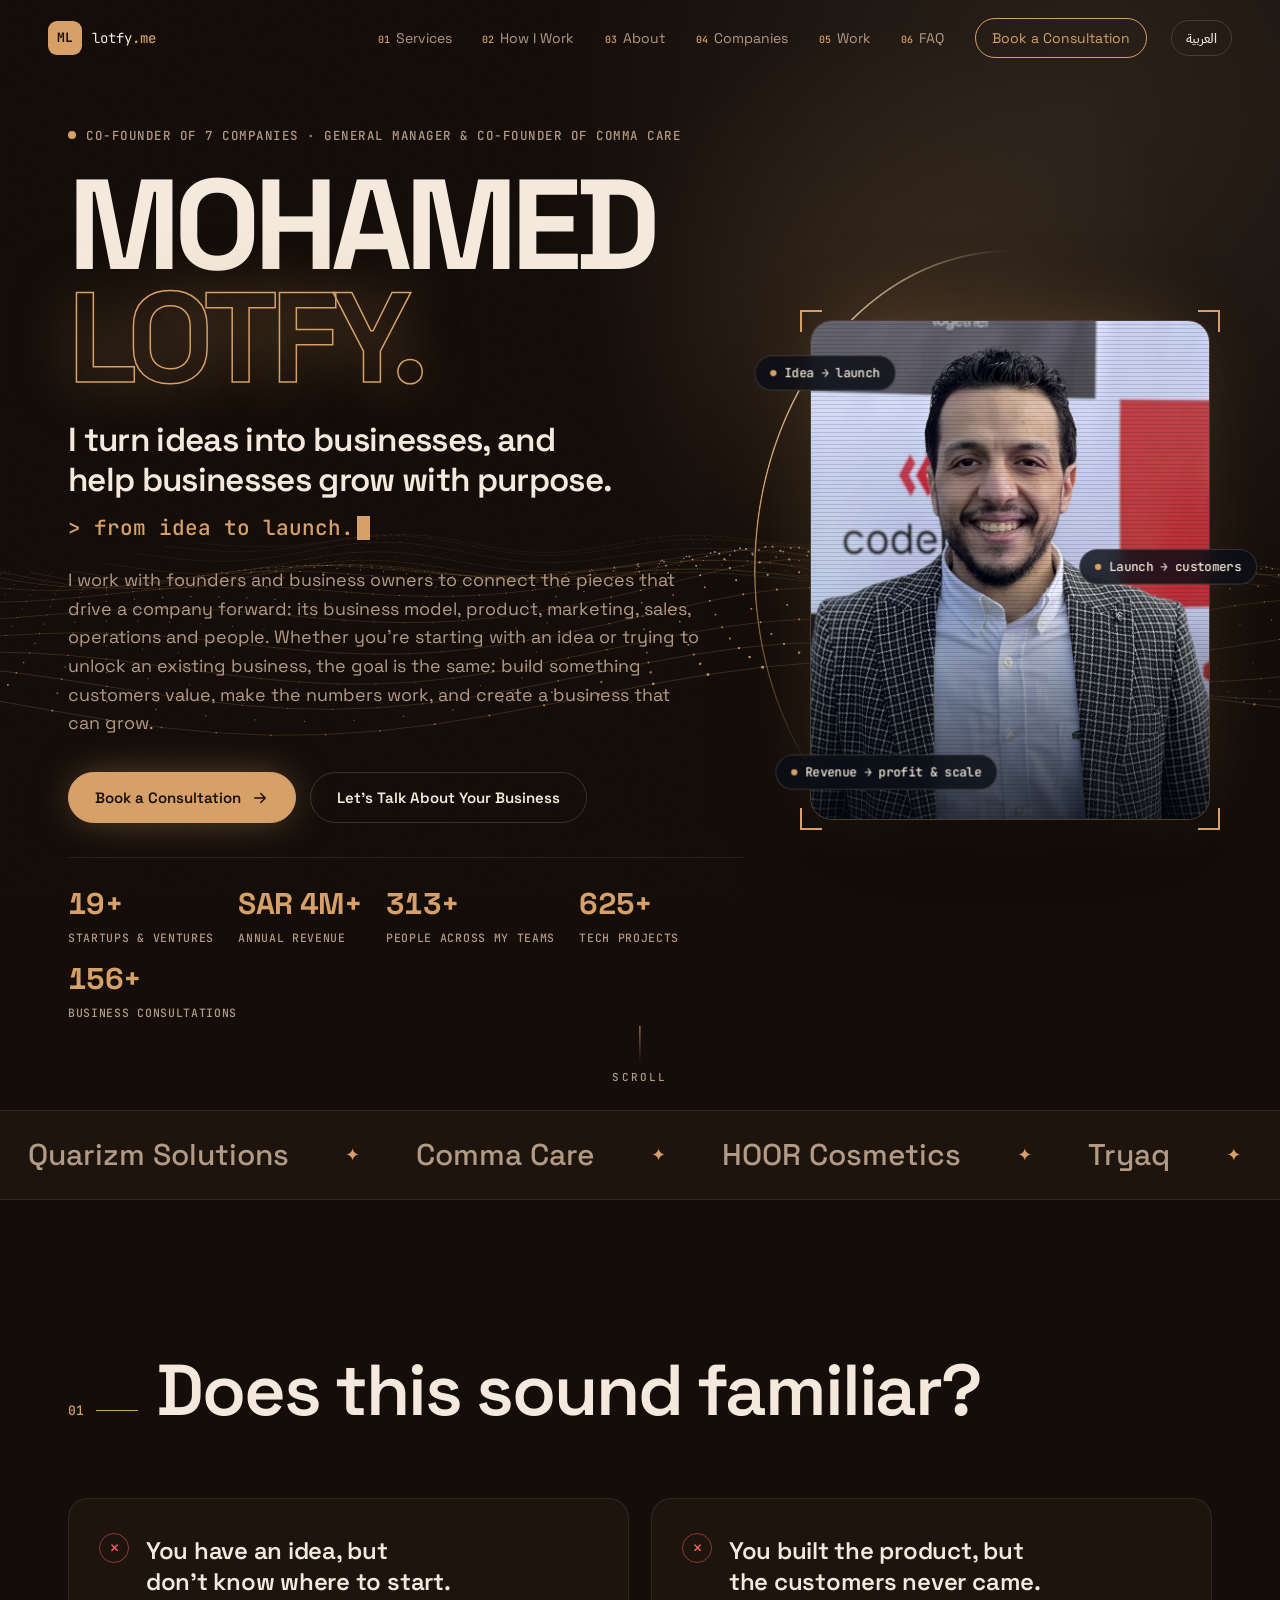
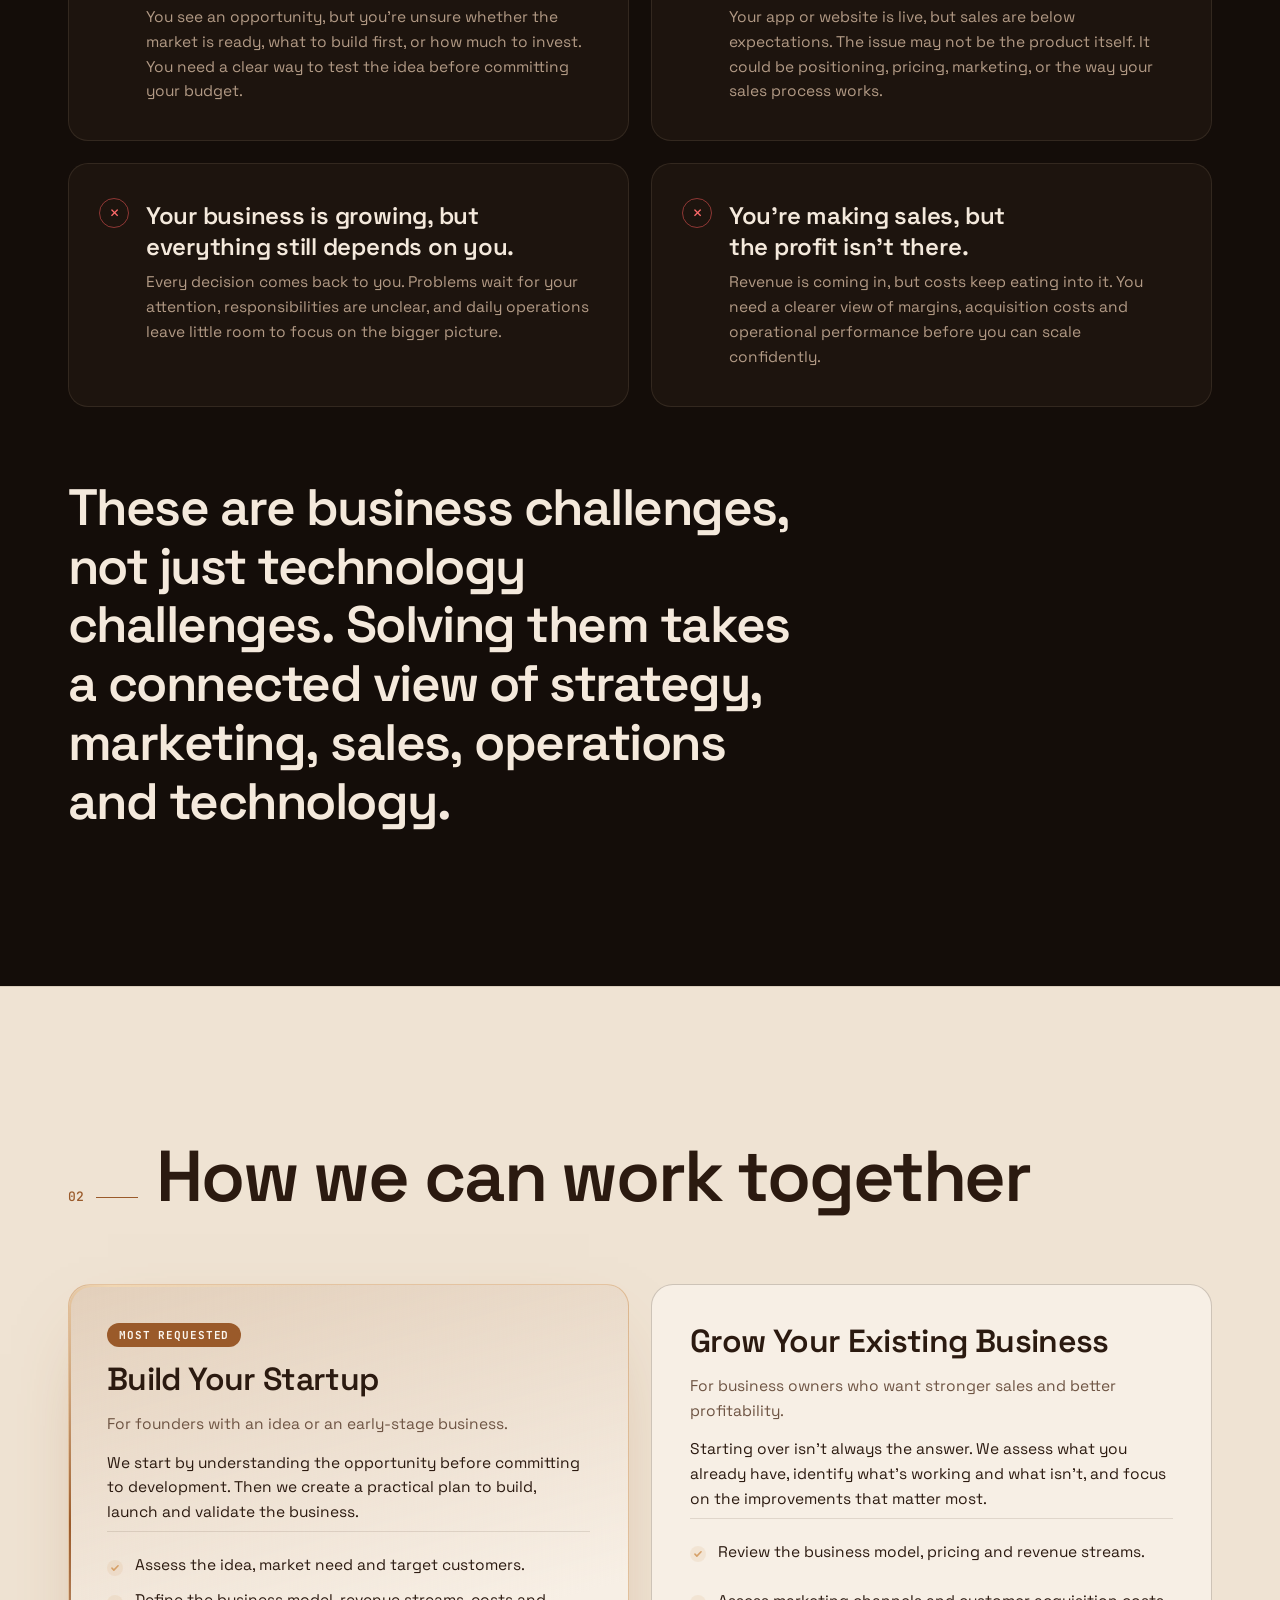
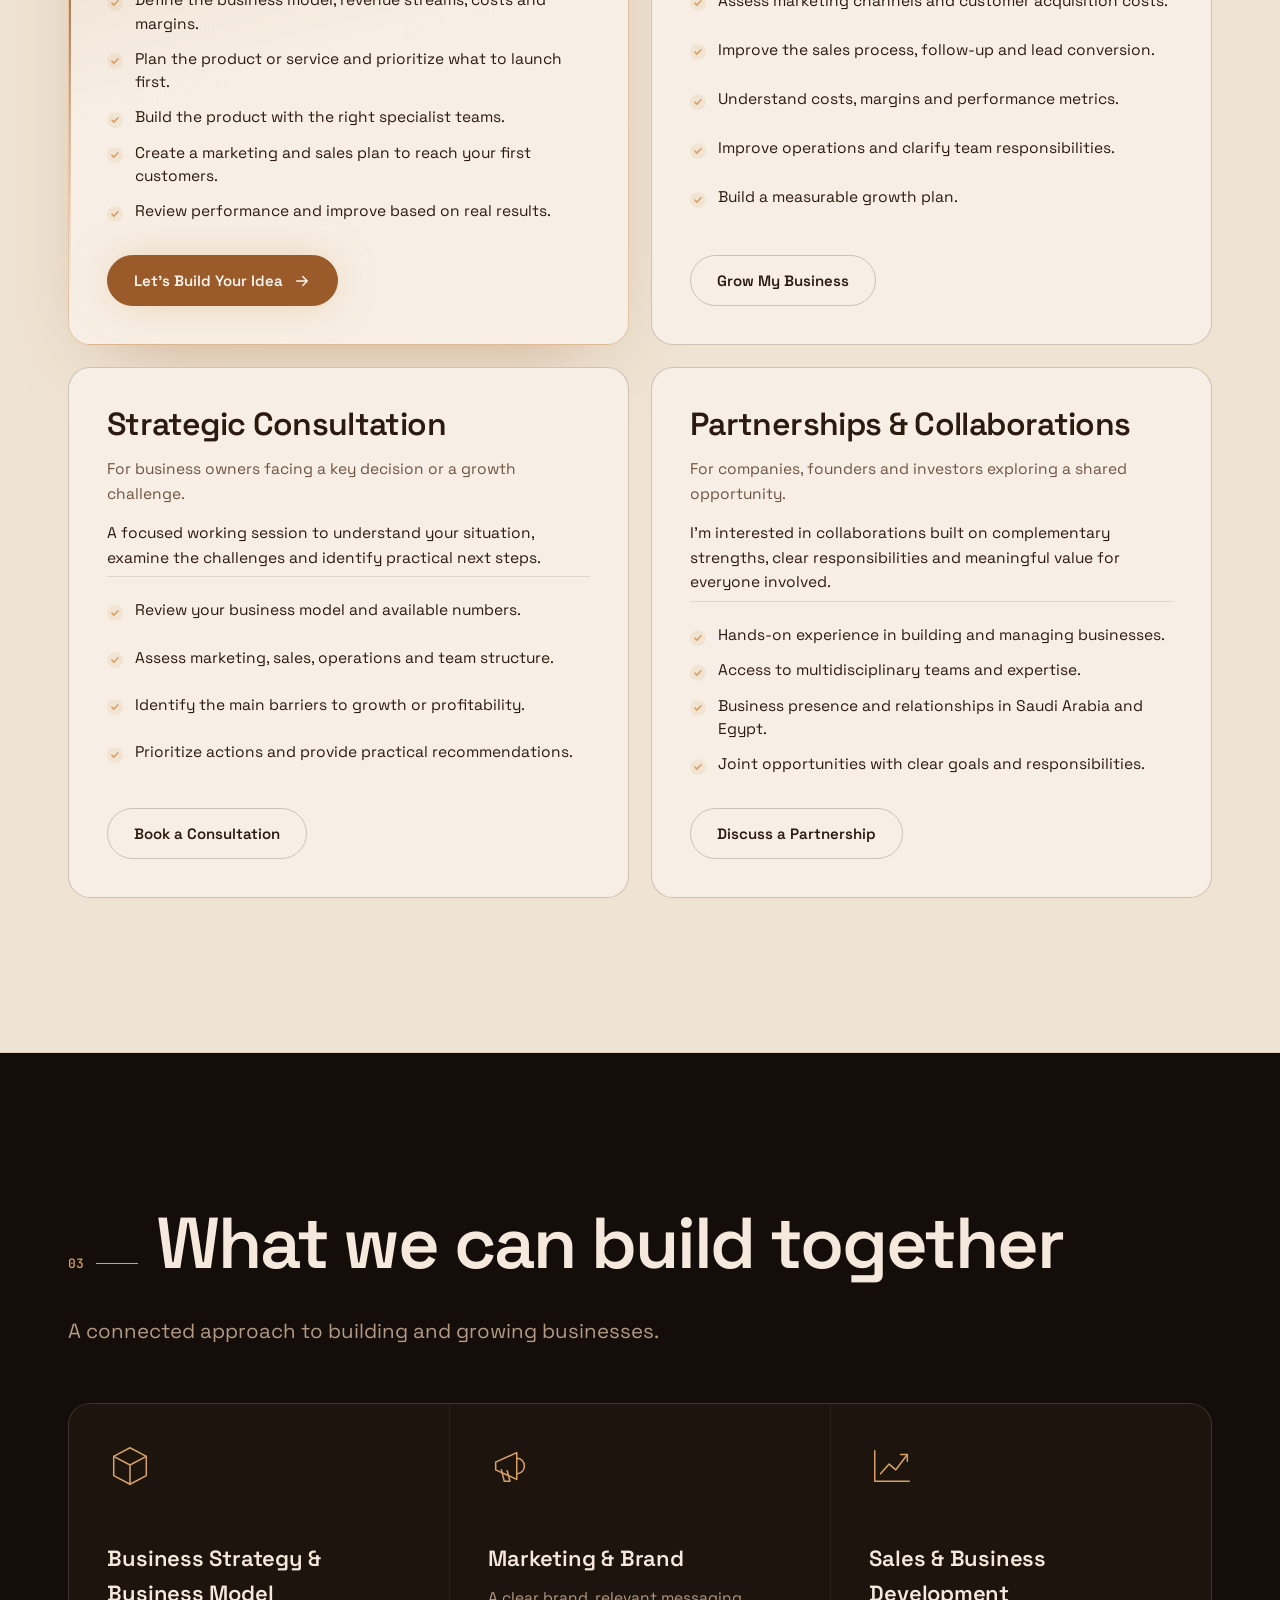
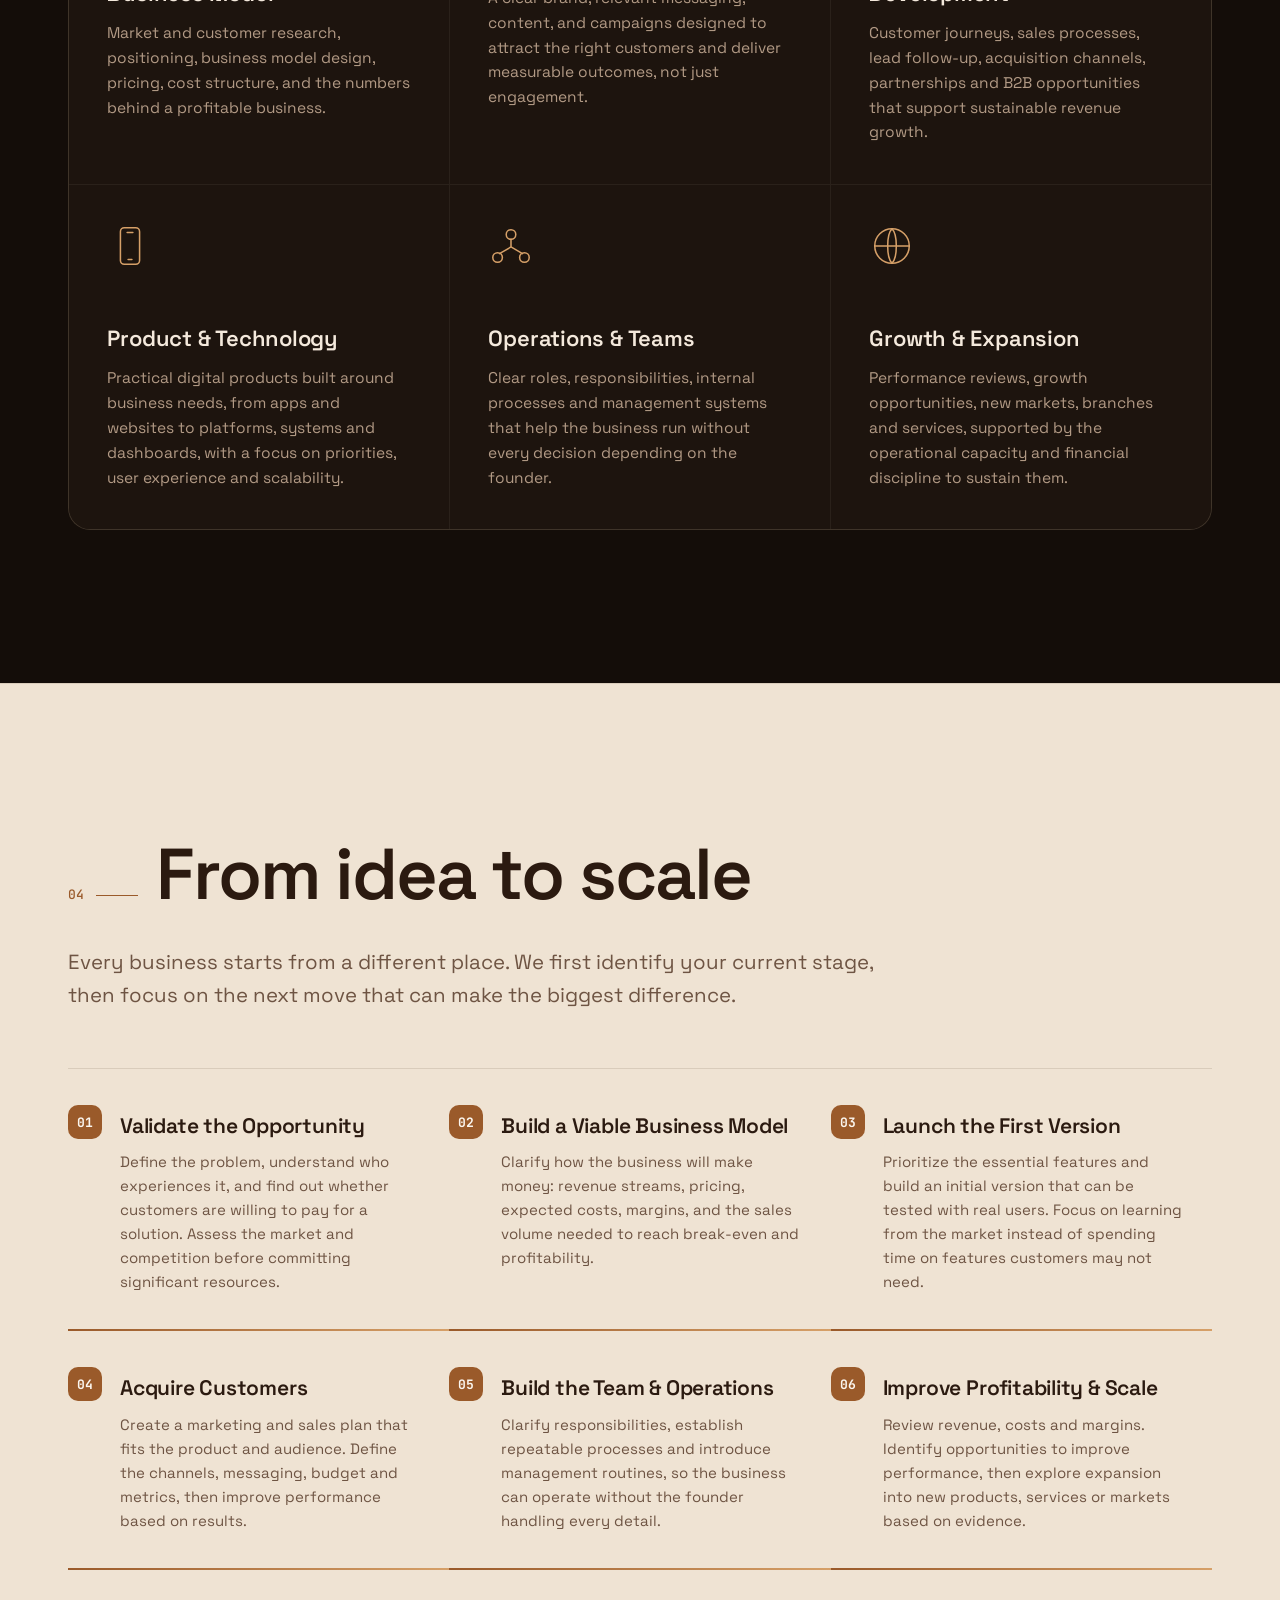
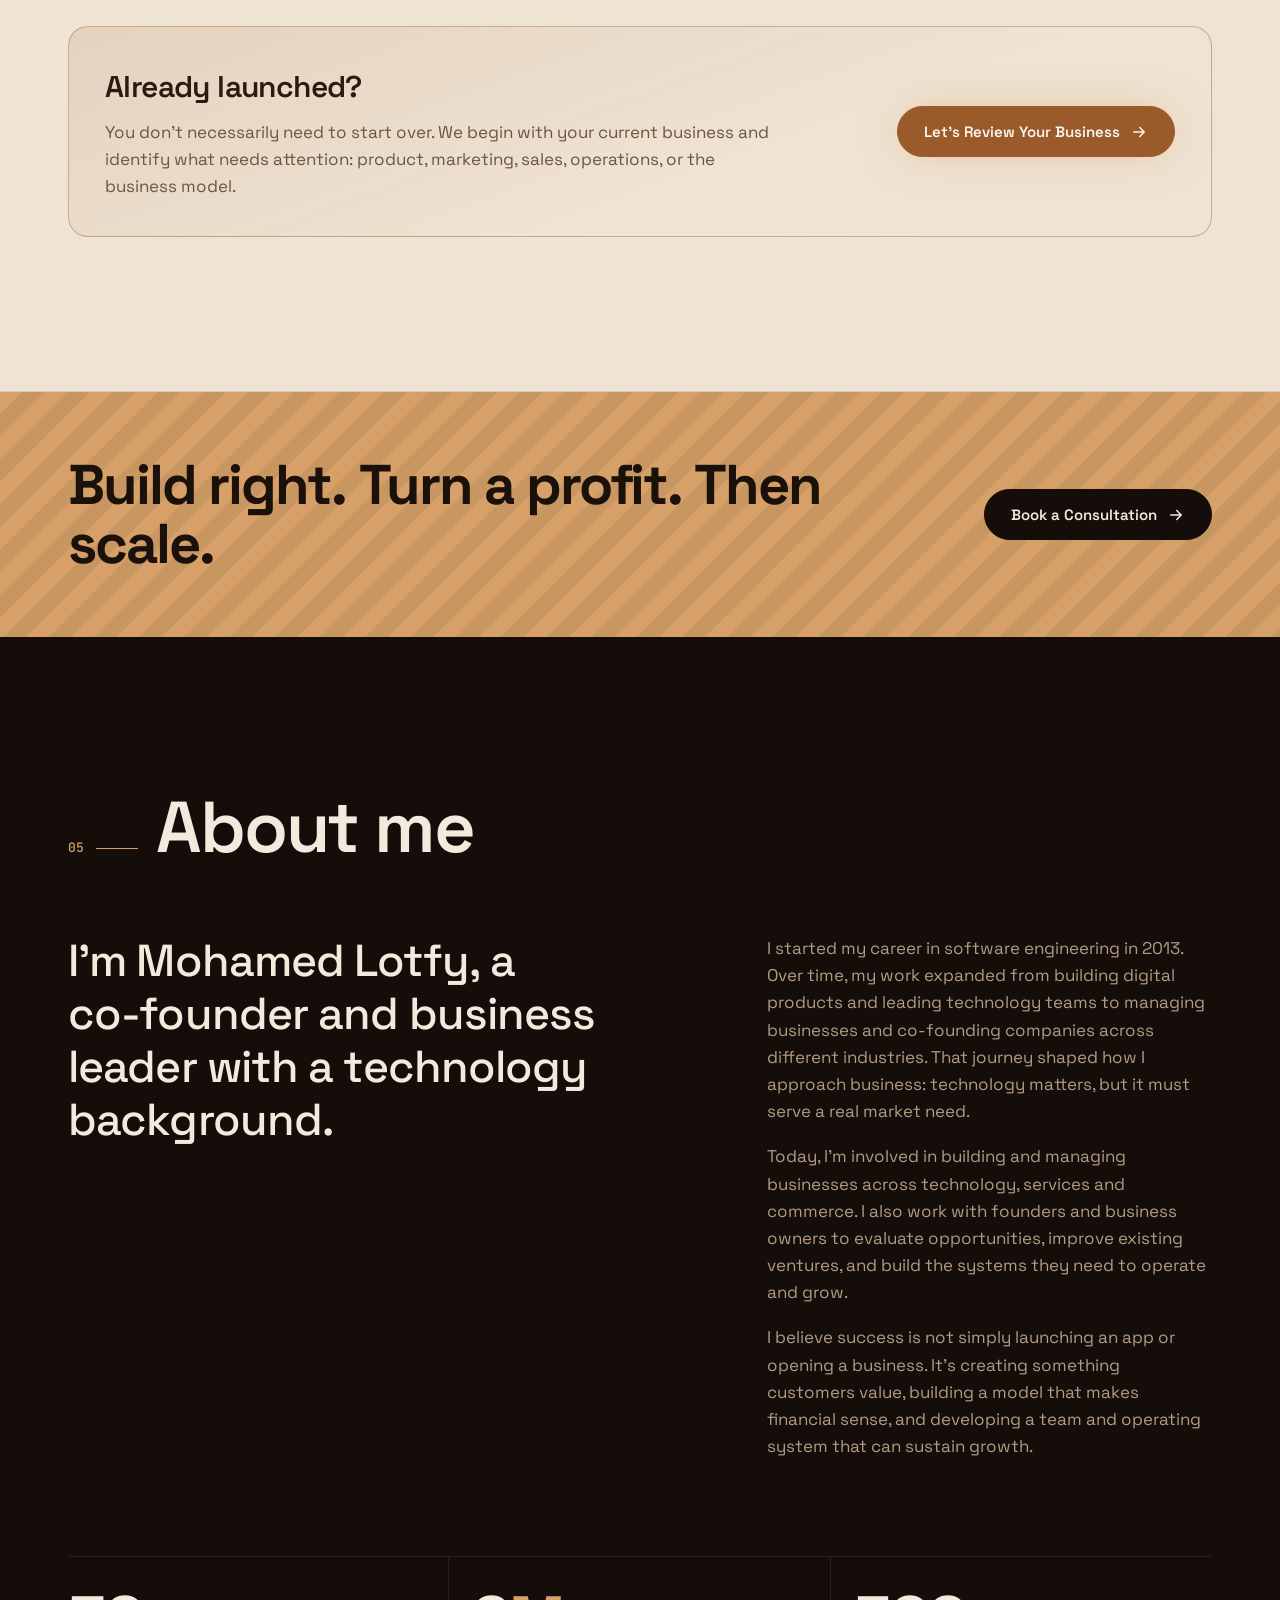
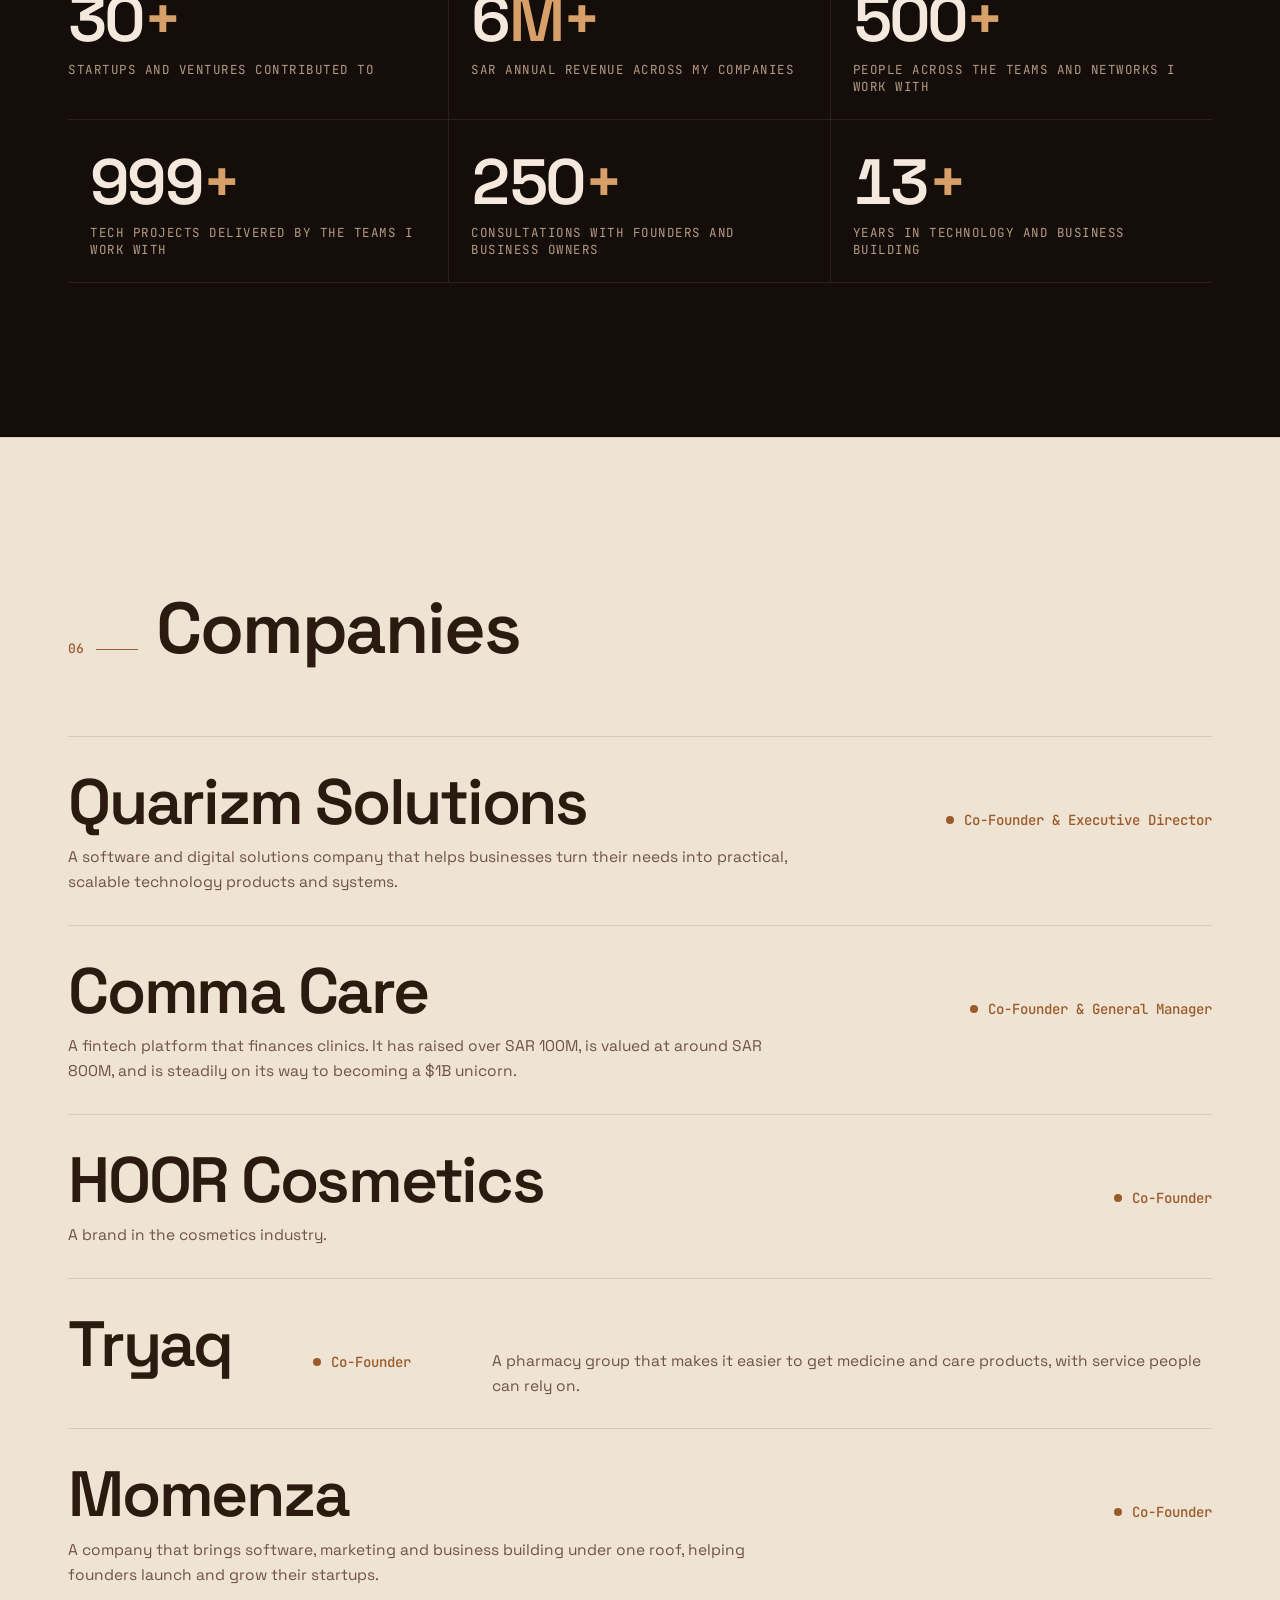
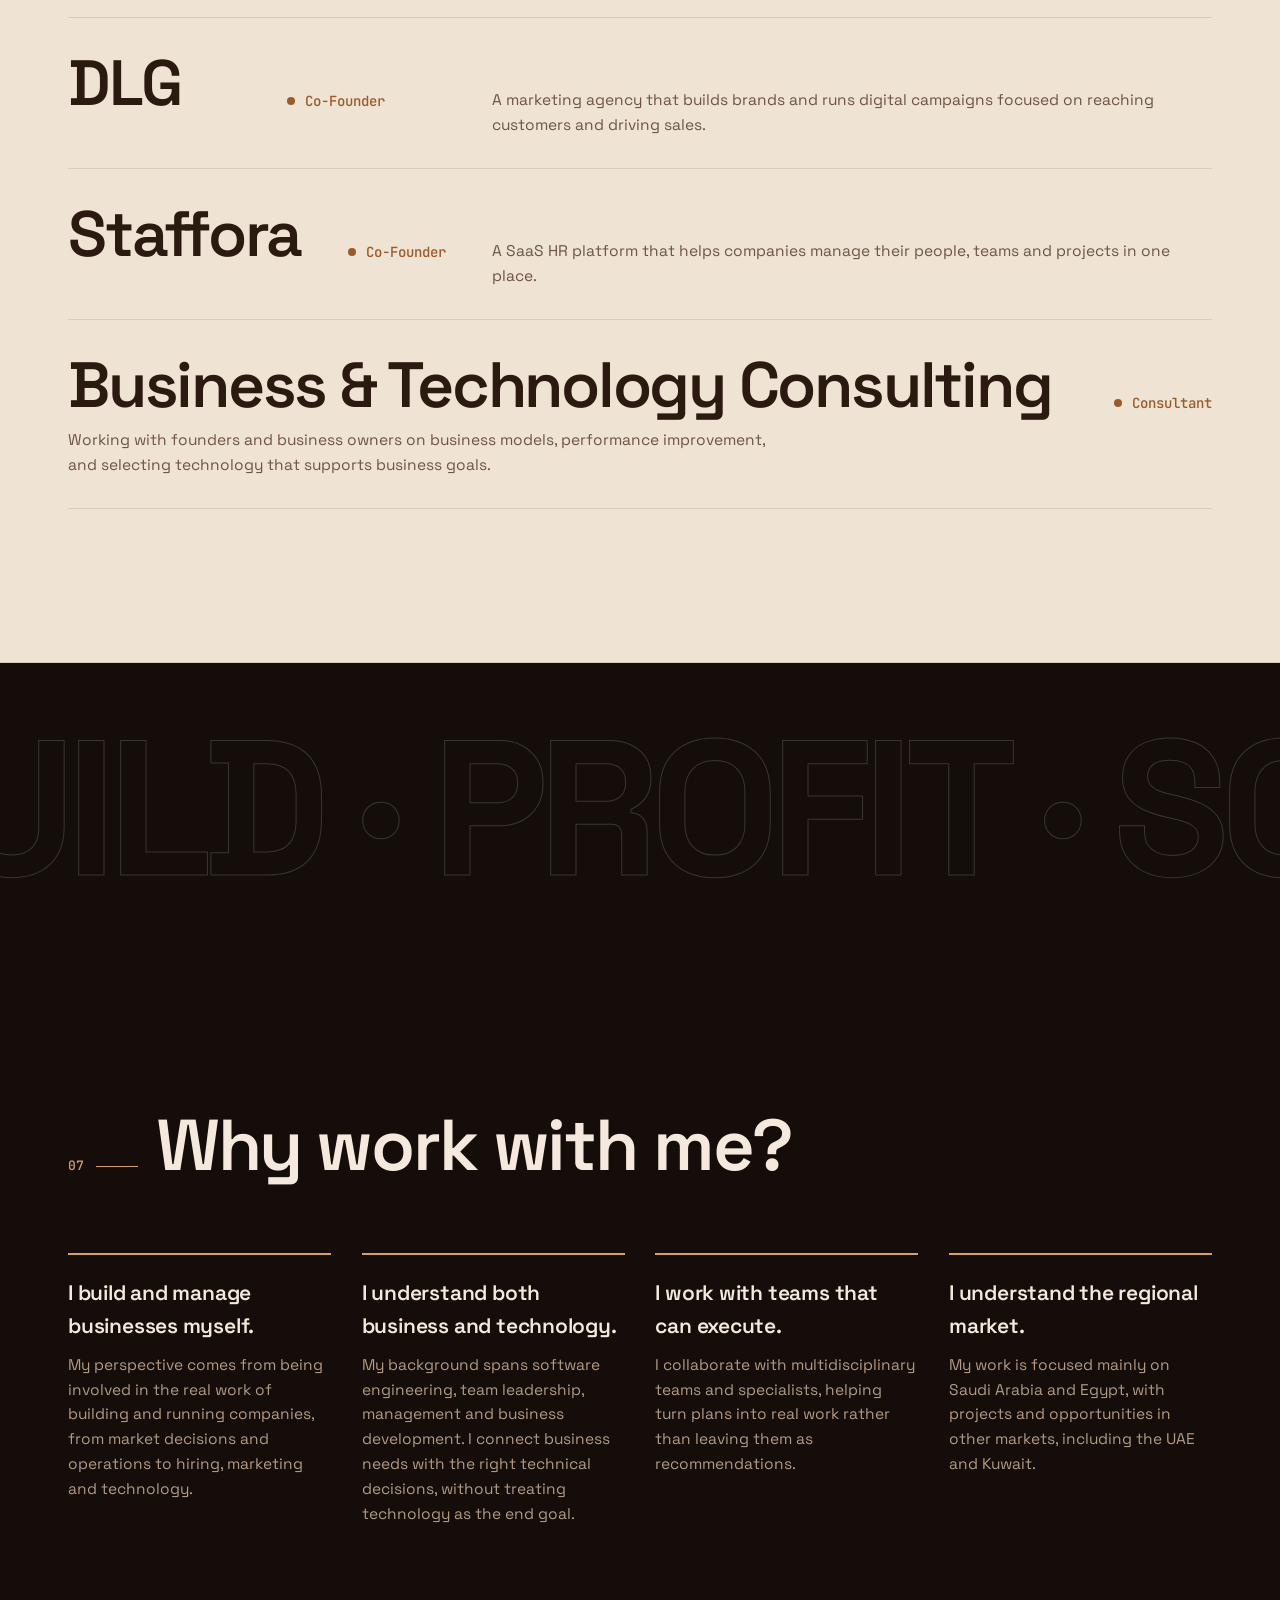
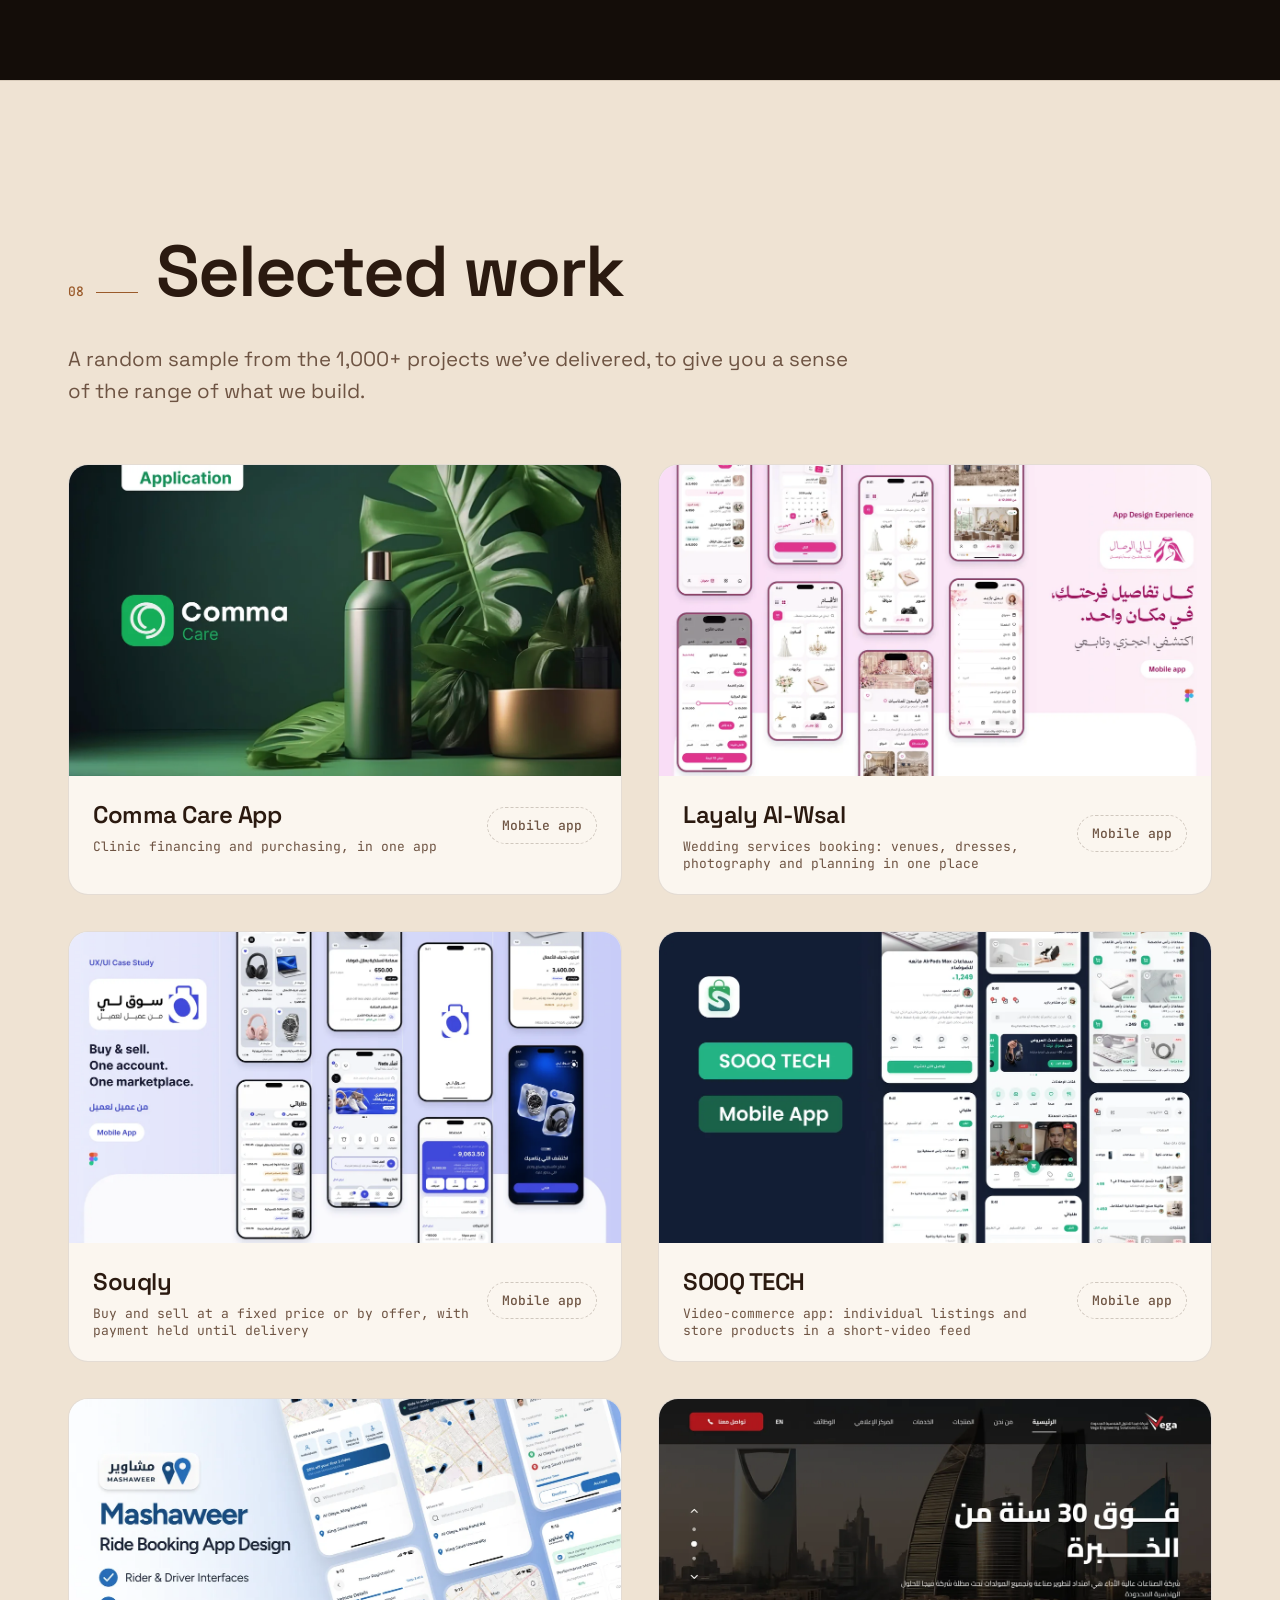
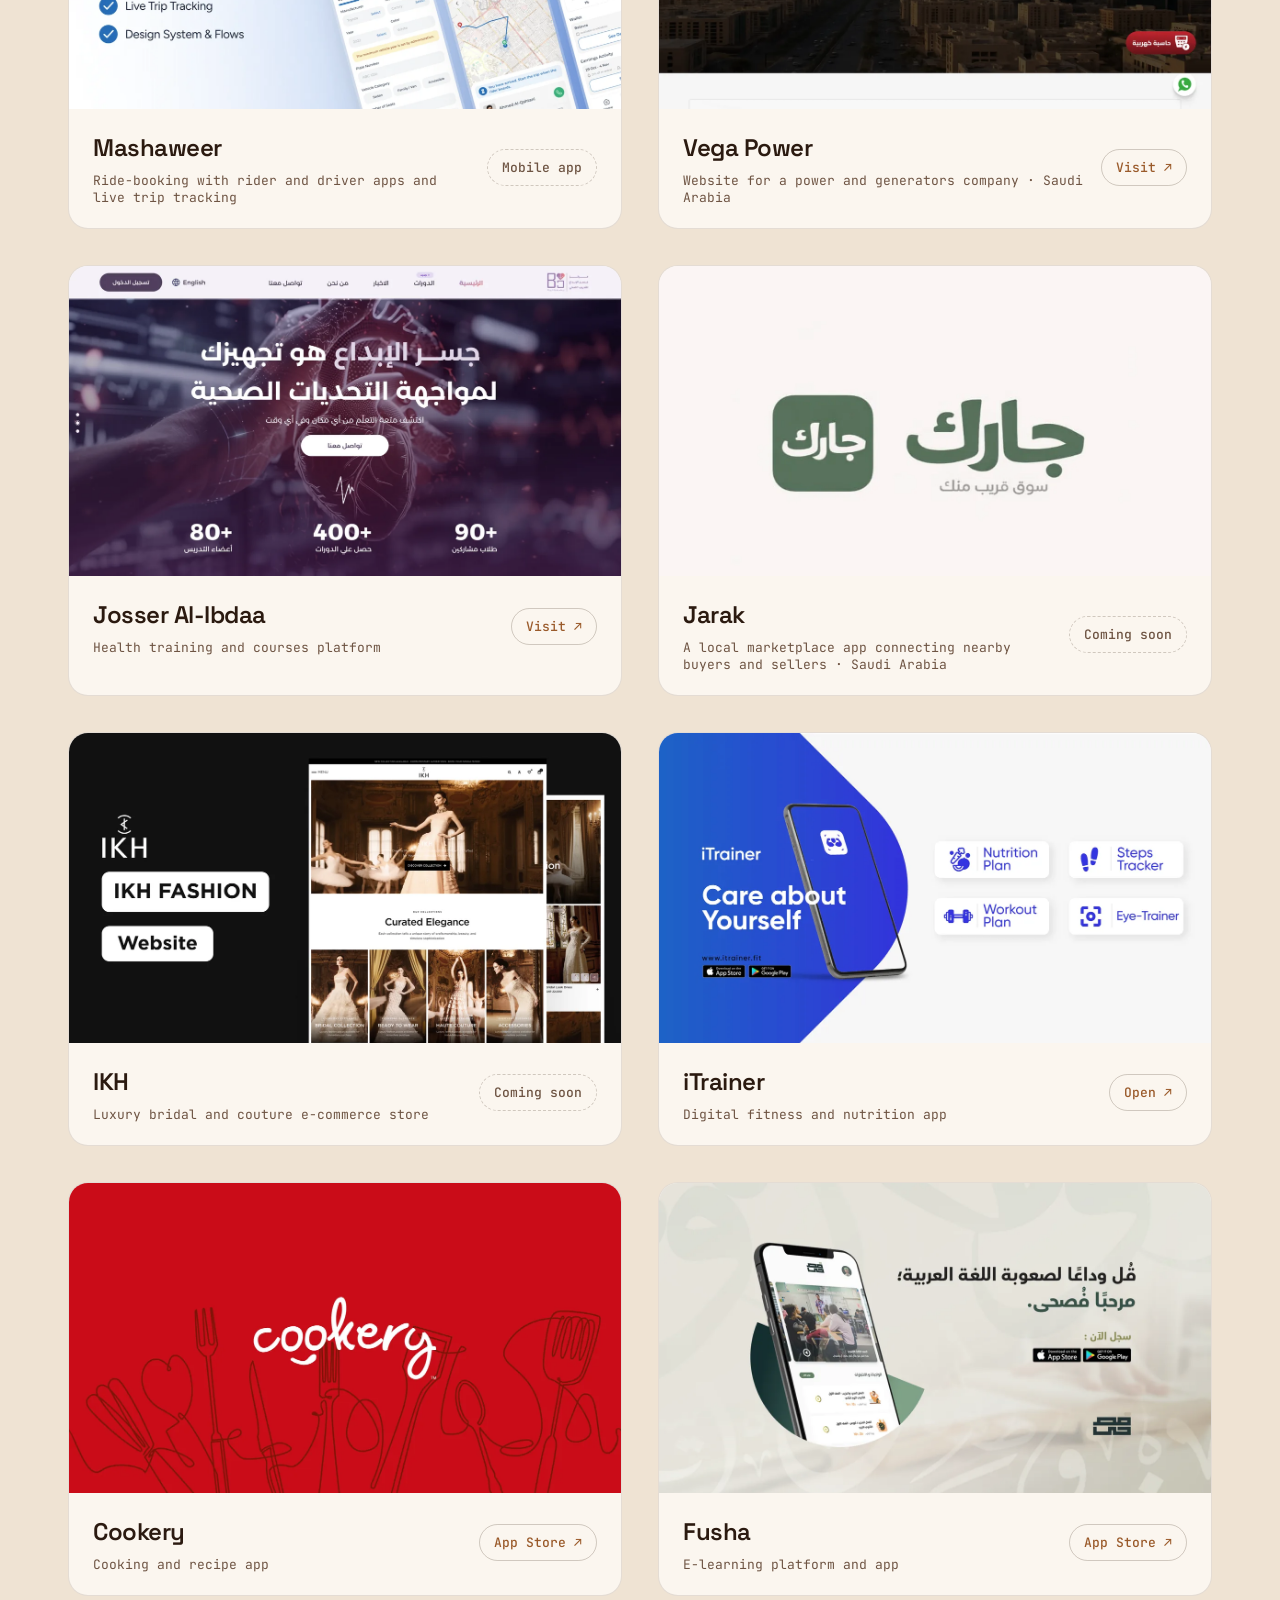
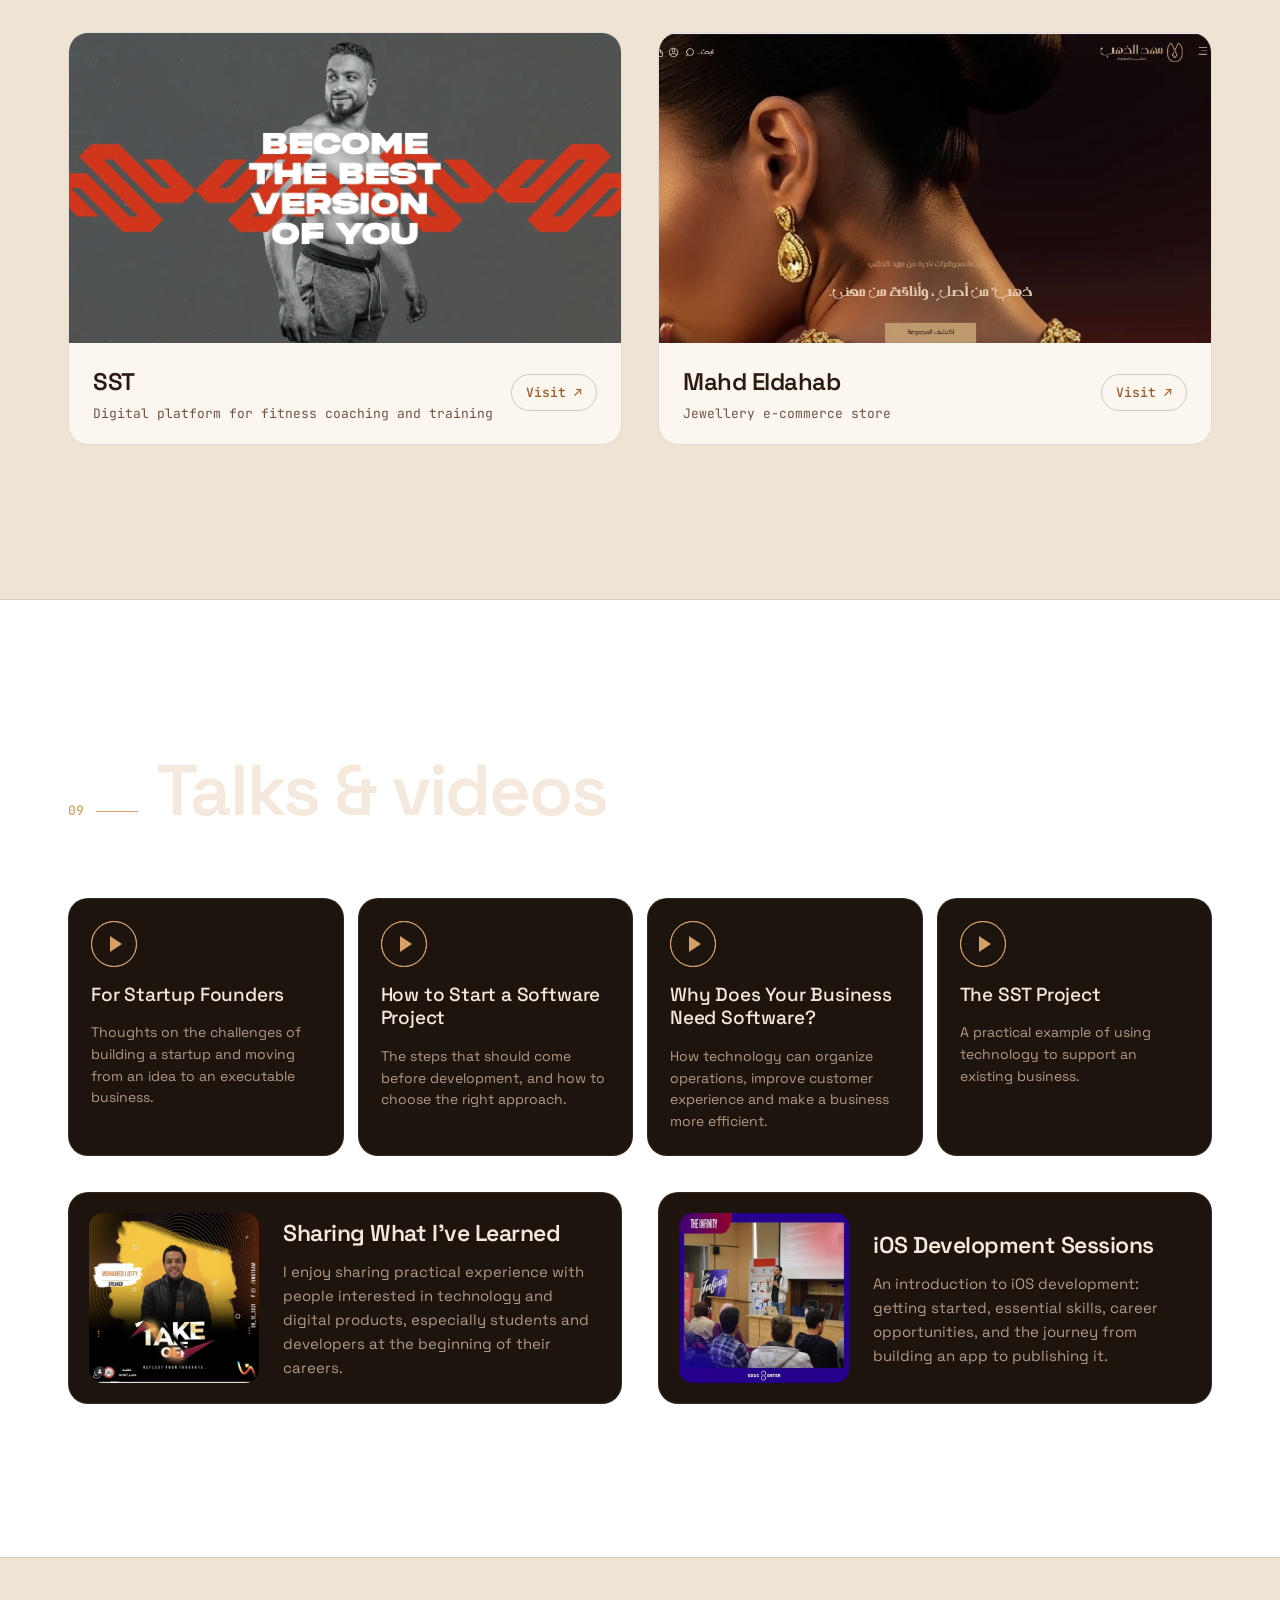
==== commit 59608d57: "Send every booking button straight to the form Buttons now scroll to the form itself rather than the" ====
--- a/brown.html
+++ b/brown.html
@@ -45,7 +45,7 @@
     <a href="#companies" data-ar="<i>04</i>الشركات"><i>04</i>Companies</a>
     <a href="#work" data-ar="<i>05</i>نماذج من أعمالنا"><i>05</i>Work</a>
     <a href="#faq" data-ar="<i>06</i>الأسئلة الشائعة"><i>06</i>FAQ</a>
-    <a class="nav__cta" href="#contact" data-topic="Consultation" data-ar="احجز استشارة">Book a Consultation</a>
+    <a class="nav__cta" href="#form" data-topic="Consultation" data-ar="احجز استشارة">Book a Consultation</a>
   </nav>
   <button class="lang" id="langToggle" type="button" aria-label="Switch language">العربية</button>
   <button class="nav__toggle" id="navToggle" aria-label="Open menu" aria-expanded="false"><span></span><span></span></button>
@@ -69,8 +69,8 @@
       <p class="hero__type"><span class="prompt">&gt;</span> <span id="typed"></span><span class="caret"></span></p>
       <p class="hero__lead" data-ar="سواء كنت تبدأ بفكرة، أو لديك مشروع قائم لا يحقق النتائج التي تطمح إليها، أساعدك على رؤية الصورة كاملة: نموذج العمل، والأرقام، والتسويق، والمبيعات، والتكنولوجيا، وفريق التنفيذ. الهدف ليس إطلاق مشروع جديد فقط، بل بناء شركة تعرف كيف تعمل وتنمو وتحقق أرباحًا.">I work with founders and business owners to connect the pieces that drive a company forward: its business model, product, marketing, sales, operations and people. Whether you’re starting with an idea or trying to unlock an existing business, the goal is the same: build something customers value, make the numbers work, and create a business that can grow.</p>
       <div class="hero__actions">
-        <a class="btn btn--solid magnetic" href="#contact" data-topic="Consultation"><span data-ar="احجز استشارة">Book a Consultation</span><svg viewBox="0 0 24 24" aria-hidden="true"><path d="M5 12h14M13 6l6 6-6 6"/></svg></a>
-        <a class="btn btn--ghost magnetic" href="#contact" data-topic="Existing business"><span data-ar="ناقش معي مشروعك">Let’s Talk About Your Business</span></a>
+        <a class="btn btn--solid magnetic" href="#form" data-topic="Consultation"><span data-ar="احجز استشارة">Book a Consultation</span><svg viewBox="0 0 24 24" aria-hidden="true"><path d="M5 12h14M13 6l6 6-6 6"/></svg></a>
+        <a class="btn btn--ghost magnetic" href="#form" data-topic="Existing business"><span data-ar="ناقش معي مشروعك">Let’s Talk About Your Business</span></a>
       </div>
       <ul class="trust">
         <li><b><span class="count" data-to="30">30</span>+</b><span data-ar="شركة ومشروع ساهمت في بنائها">startups &amp; ventures</span></li>
@@ -162,7 +162,7 @@
           <li data-ar="وضع خطة التسويق والمبيعات للوصول إلى العملاء الأوائل.">Create a marketing and sales plan to reach your first customers.</li>
           <li data-ar="متابعة الأداء وتطوير المشروع بناءً على النتائج.">Review performance and improve based on real results.</li>
         </ul>
-        <a class="btn btn--solid magnetic" href="#contact" data-topic="Idea"><span data-ar="ابدأ مناقشة فكرتك">Let’s Build Your Idea</span><svg viewBox="0 0 24 24" aria-hidden="true"><path d="M5 12h14M13 6l6 6-6 6"/></svg></a>
+        <a class="btn btn--solid magnetic" href="#form" data-topic="Idea"><span data-ar="ابدأ مناقشة فكرتك">Let’s Build Your Idea</span><svg viewBox="0 0 24 24" aria-hidden="true"><path d="M5 12h14M13 6l6 6-6 6"/></svg></a>
       </article>
       <article class="offer spot reveal">
         <h3 data-ar="تطوير مشروعك القائم">Grow Your Existing Business</h3>
@@ -176,7 +176,7 @@
           <li data-ar="تحسين العمليات وتوزيع المسؤوليات داخل الفريق.">Improve operations and clarify team responsibilities.</li>
           <li data-ar="وضع خطة نمو قابلة للقياس والتنفيذ.">Build a measurable growth plan.</li>
         </ul>
-        <a class="btn btn--ghost magnetic" href="#contact" data-topic="Existing business"><span data-ar="طوّر مشروعك">Grow My Business</span></a>
+        <a class="btn btn--ghost magnetic" href="#form" data-topic="Existing business"><span data-ar="طوّر مشروعك">Grow My Business</span></a>
       </article>
       <article class="offer spot reveal">
         <h3 data-ar="استشارة استراتيجية">Strategic Consultation</h3>
@@ -188,7 +188,7 @@
           <li data-ar="تحديد العوائق التي تؤثر في النمو أو الربحية.">Identify the main barriers to growth or profitability.</li>
           <li data-ar="ترتيب الأولويات وتقديم توصيات قابلة للتنفيذ.">Prioritize actions and provide practical recommendations.</li>
         </ul>
-        <a class="btn btn--ghost magnetic" href="#contact" data-topic="Consultation"><span data-ar="احجز استشارتك">Book a Consultation</span></a>
+        <a class="btn btn--ghost magnetic" href="#form" data-topic="Consultation"><span data-ar="احجز استشارتك">Book a Consultation</span></a>
       </article>
       <article class="offer spot reveal">
         <h3 data-ar="الشراكات وفرص التعاون">Partnerships &amp; Collaborations</h3>
@@ -200,7 +200,7 @@
           <li data-ar="حضور وعلاقات عمل في السوقين السعودي والمصري.">Business presence and relationships in Saudi Arabia and Egypt.</li>
           <li data-ar="فرص تعاون ومشروعات مشتركة بأهداف ومسؤوليات واضحة.">Joint opportunities with clear goals and responsibilities.</li>
         </ul>
-        <a class="btn btn--ghost magnetic" href="#contact" data-topic="Partnership"><span data-ar="ناقش فرصة شراكة">Discuss a Partnership</span></a>
+        <a class="btn btn--ghost magnetic" href="#form" data-topic="Partnership"><span data-ar="ناقش فرصة شراكة">Discuss a Partnership</span></a>
       </article>
     </div>
   </div>
@@ -270,7 +270,7 @@
         <h3 data-ar="هل أطلقت مشروعك بالفعل؟">Already launched?</h3>
         <p data-ar="لا تحتاج بالضرورة إلى البدء من الصفر. نبدأ من وضعك الحالي، ونحدد ما الذي يحتاج إلى تطوير: المنتج، أو التسويق، أو المبيعات، أو التشغيل، أو نموذج الربح.">You don’t necessarily need to start over. We begin with your current business and identify what needs attention: product, marketing, sales, operations, or the business model.</p>
       </div>
-      <a class="btn btn--solid magnetic" href="#contact" data-topic="Existing business"><span data-ar="احجز جلسة لمناقشة مشروعك">Let’s Review Your Business</span><svg viewBox="0 0 24 24" aria-hidden="true"><path d="M5 12h14M13 6l6 6-6 6"/></svg></a>
+      <a class="btn btn--solid magnetic" href="#form" data-topic="Existing business"><span data-ar="احجز جلسة لمناقشة مشروعك">Let’s Review Your Business</span><svg viewBox="0 0 24 24" aria-hidden="true"><path d="M5 12h14M13 6l6 6-6 6"/></svg></a>
     </div>
   </div>
 </section>
@@ -279,7 +279,7 @@
 <section class="band" aria-label="Book a consultation">
   <div class="wrap band__in reveal">
     <p class="band__title split" data-ar="ابنِ صح. حقّق الربحية. ثم توسّع.">Build right. Turn a profit. Then scale.</p>
-    <a class="btn btn--solid magnetic" href="#contact" data-topic="Consultation"><span data-ar="احجز استشارة">Book a Consultation</span><svg viewBox="0 0 24 24" aria-hidden="true"><path d="M5 12h14M13 6l6 6-6 6"/></svg></a>
+    <a class="btn btn--solid magnetic" href="#form" data-topic="Consultation"><span data-ar="احجز استشارة">Book a Consultation</span><svg viewBox="0 0 24 24" aria-hidden="true"><path d="M5 12h14M13 6l6 6-6 6"/></svg></a>
   </div>
 </section>
 
@@ -554,7 +554,7 @@
   </div>
 </footer>
 
-<a class="sticky-cta" id="stickyCta" href="#contact" data-topic="Consultation"><span data-ar="احجز استشارة">Book a Consultation</span><svg viewBox="0 0 24 24" aria-hidden="true"><path d="M5 12h14M13 6l6 6-6 6"/></svg></a>
+<a class="sticky-cta" id="stickyCta" href="#form" data-topic="Consultation"><span data-ar="احجز استشارة">Book a Consultation</span><svg viewBox="0 0 24 24" aria-hidden="true"><path d="M5 12h14M13 6l6 6-6 6"/></svg></a>
 
 <script src="js/main.js" defer></script>
 </body>
--- a/css/brown.css
+++ b/css/brown.css
@@ -712,6 +712,10 @@
 }
 .trust { gap: 10px 24px; }
 
+/* booking buttons land on the form, clear of the fixed header */
+#form { scroll-margin-top: 110px; }
+@media (max-width: 860px) { #form { scroll-margin-top: 90px; } }
+
 
 /* ================= Brown edition: light latte sections ================= */
 .section--alt {
